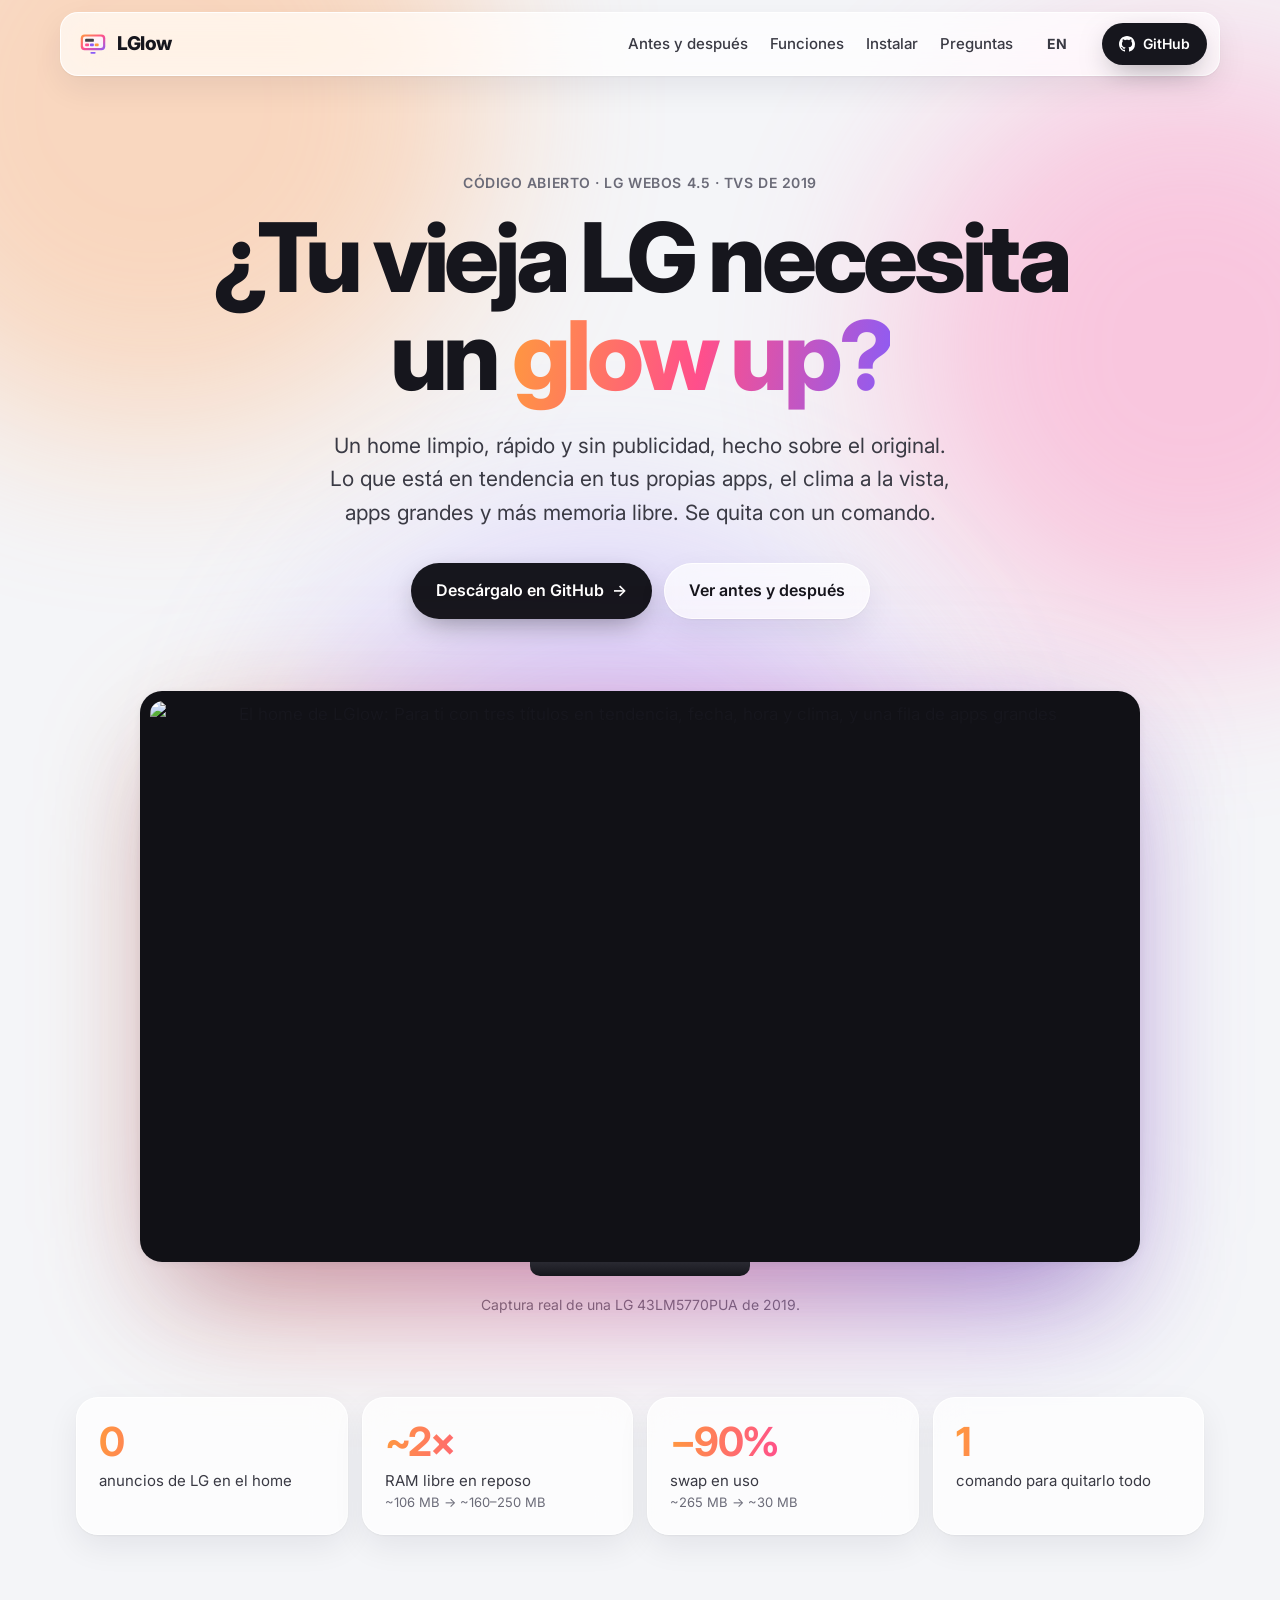
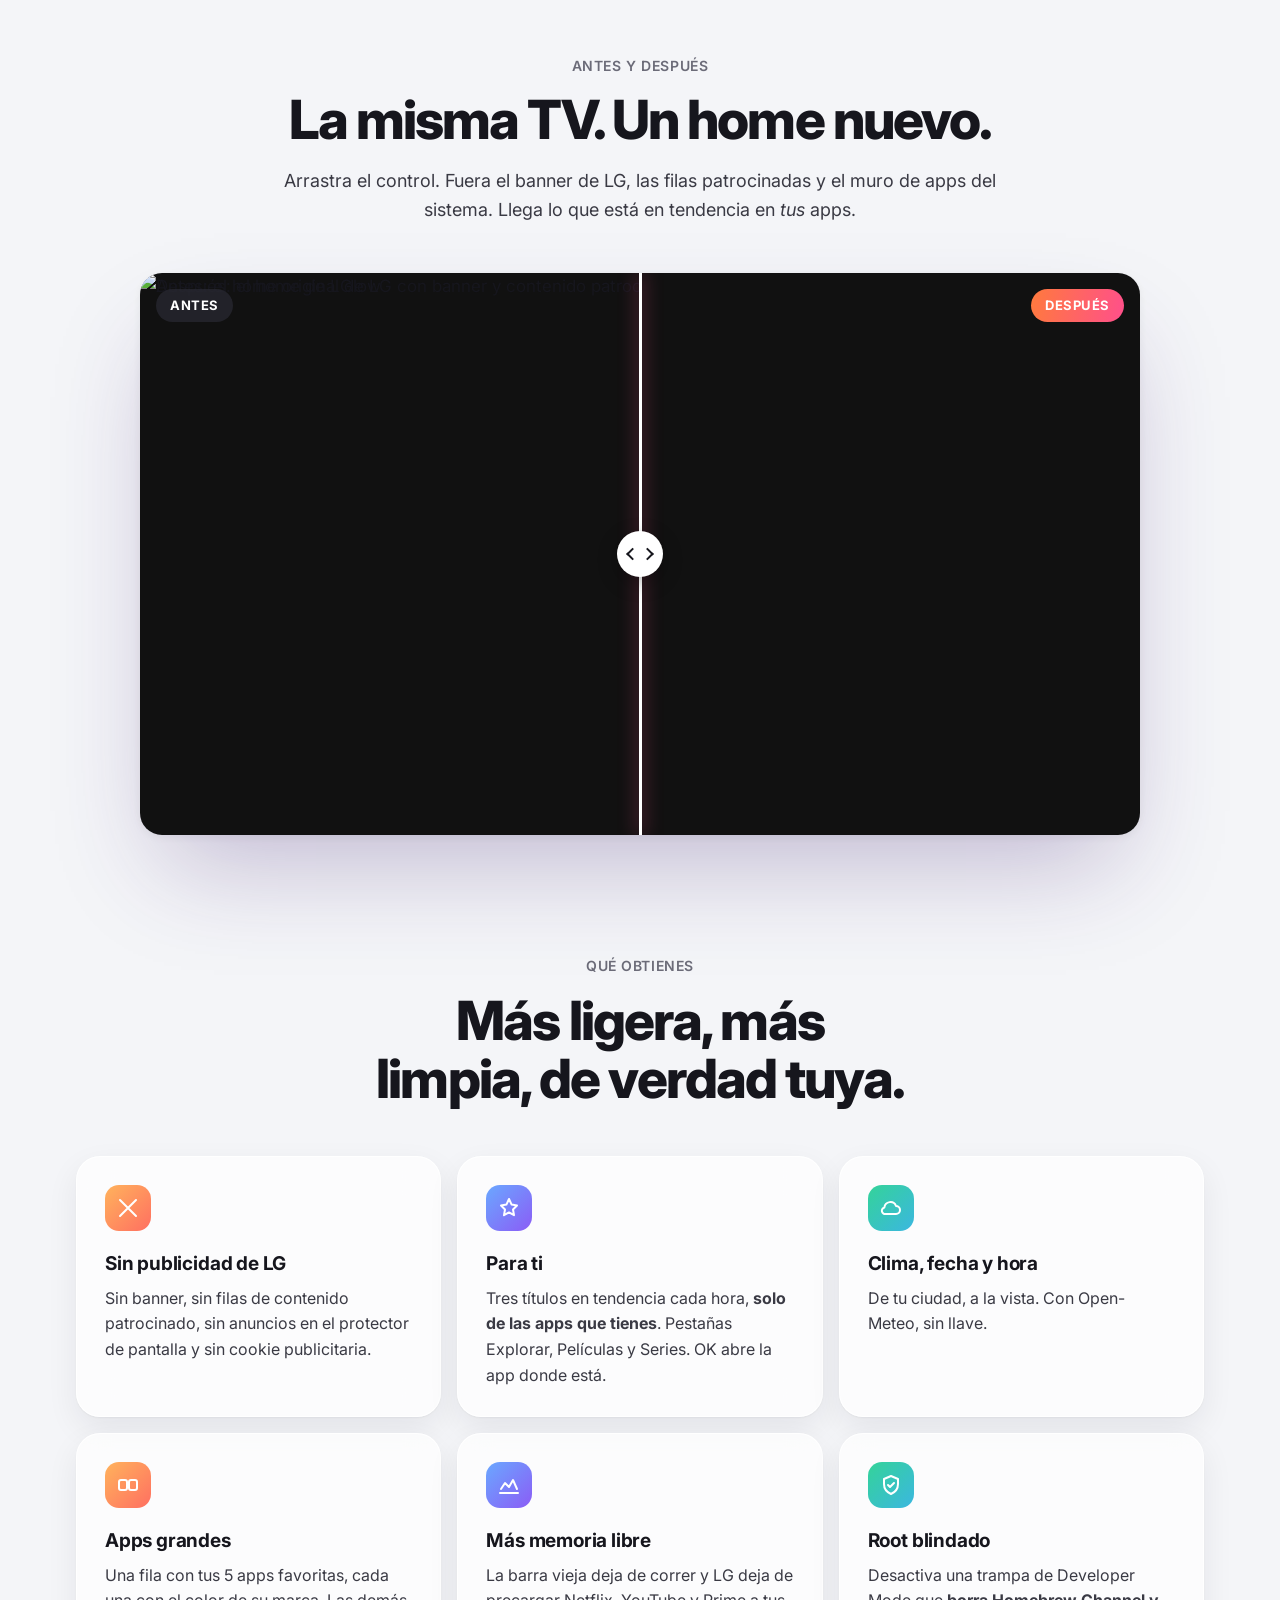
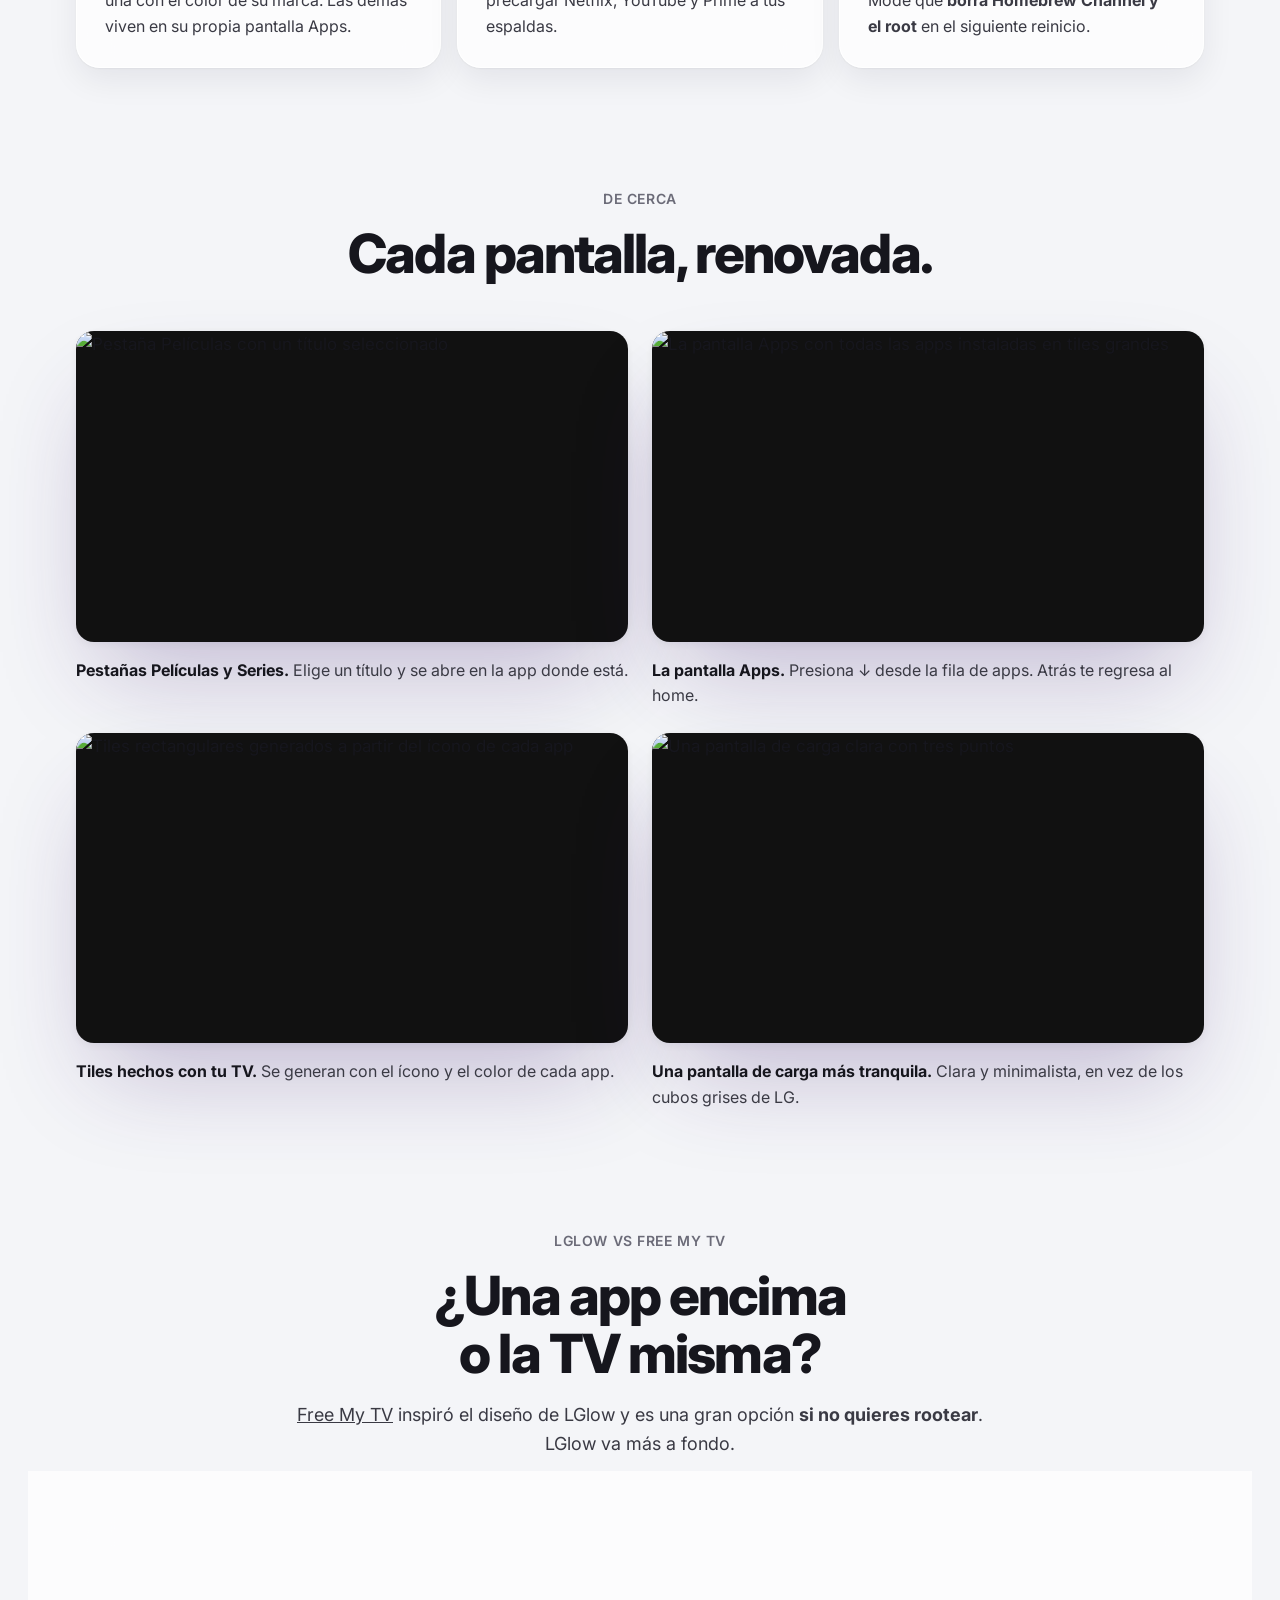
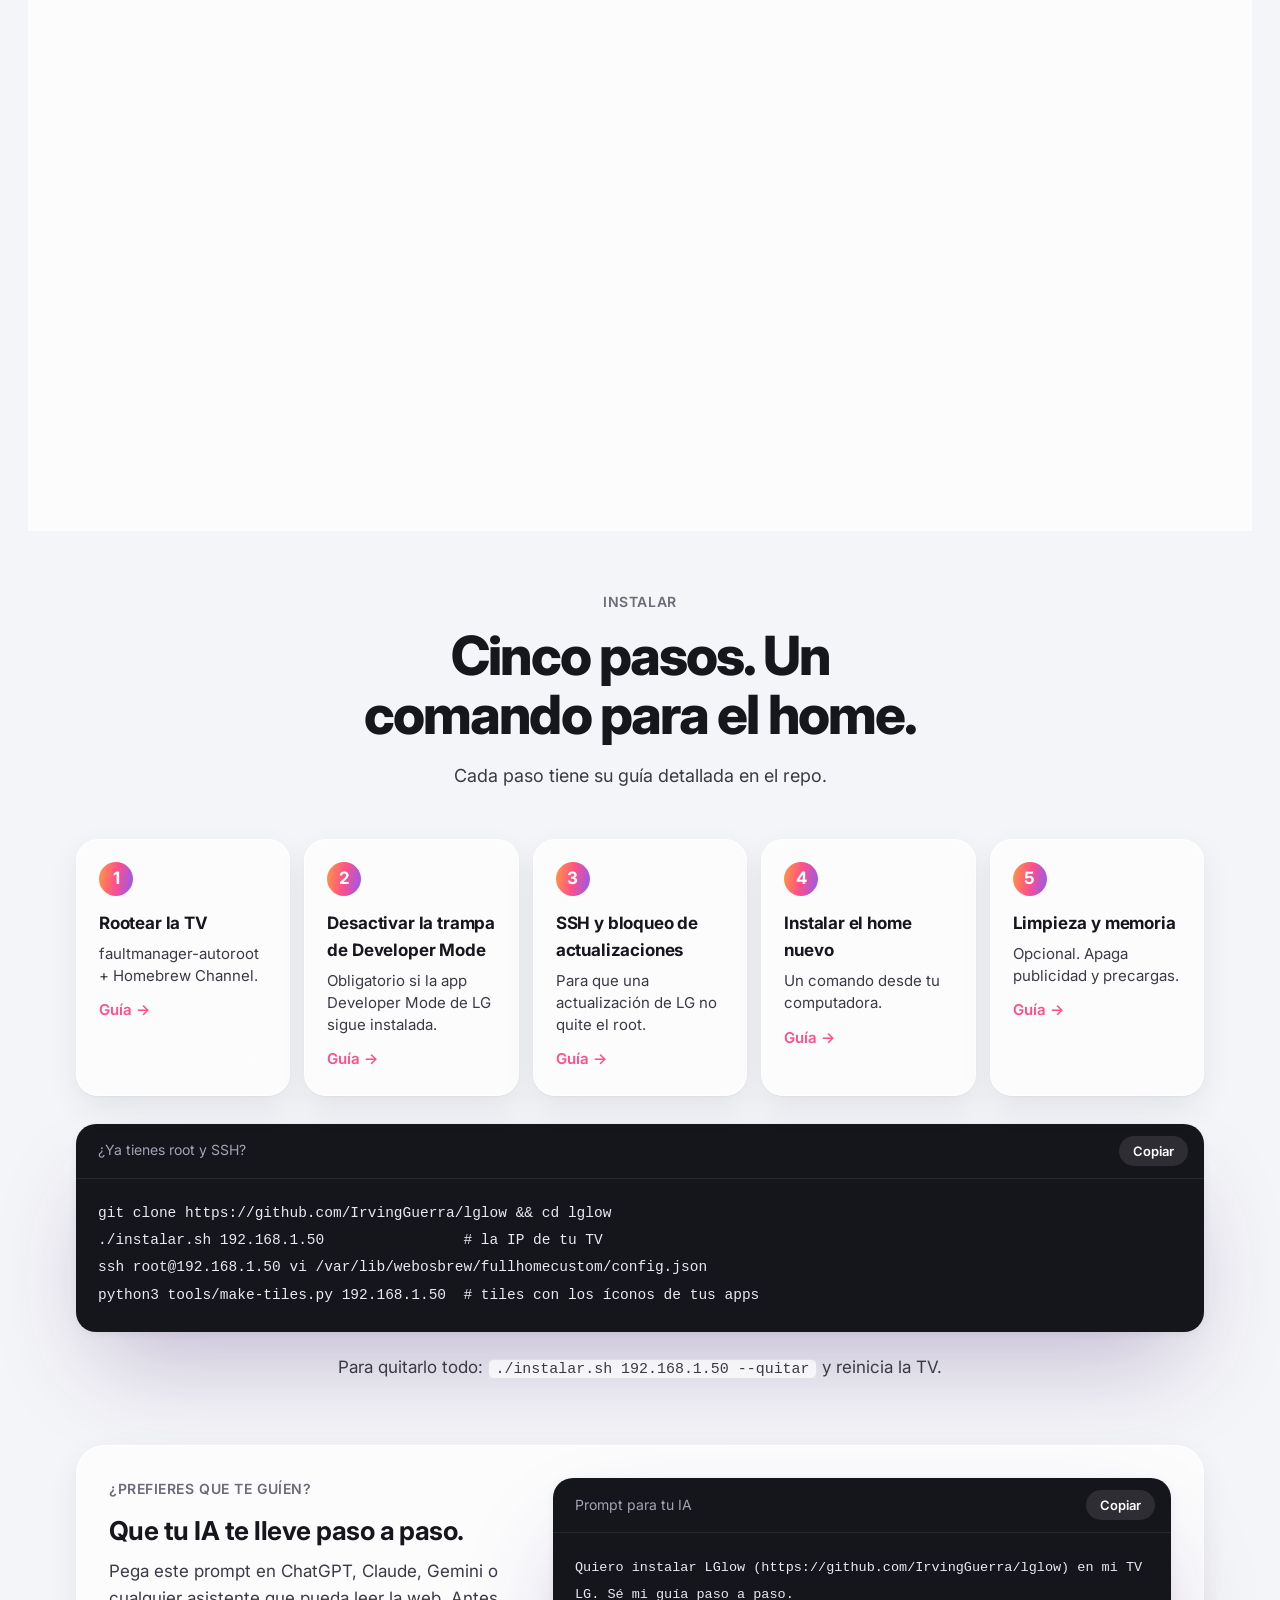
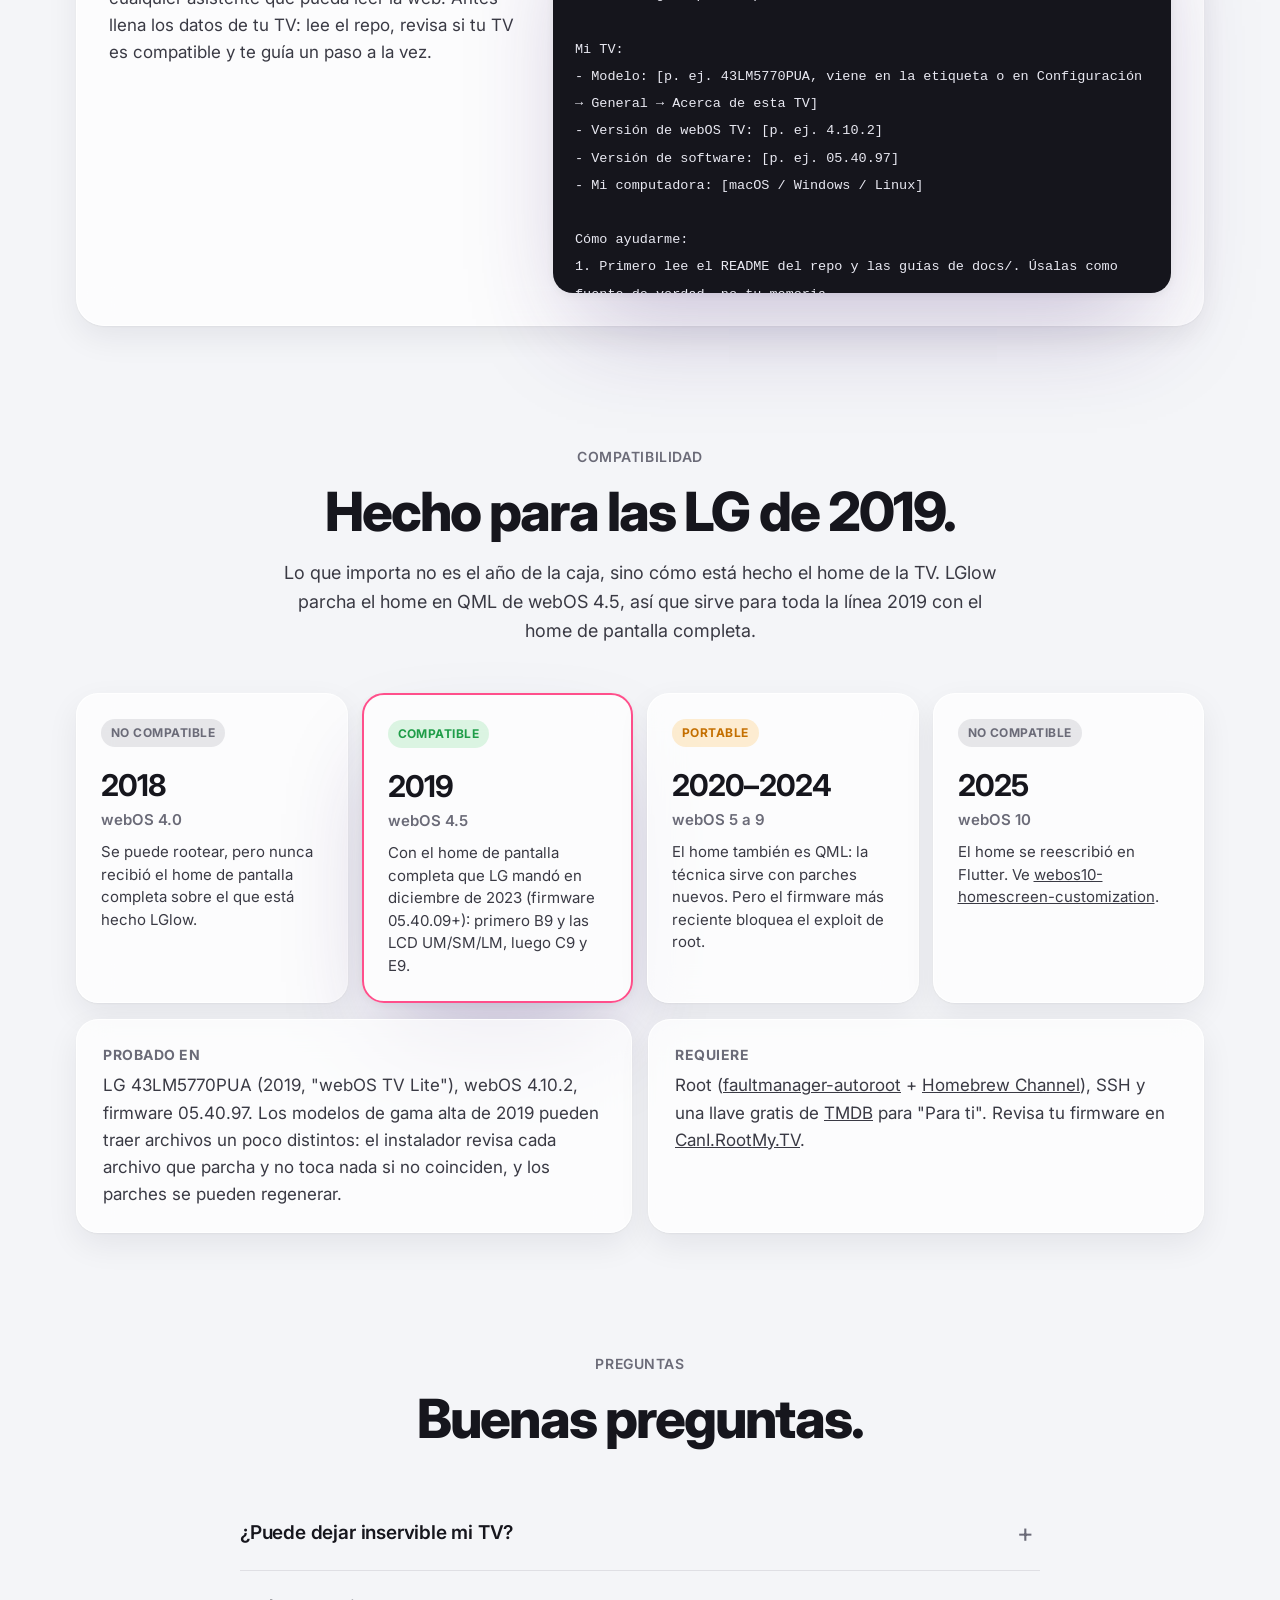
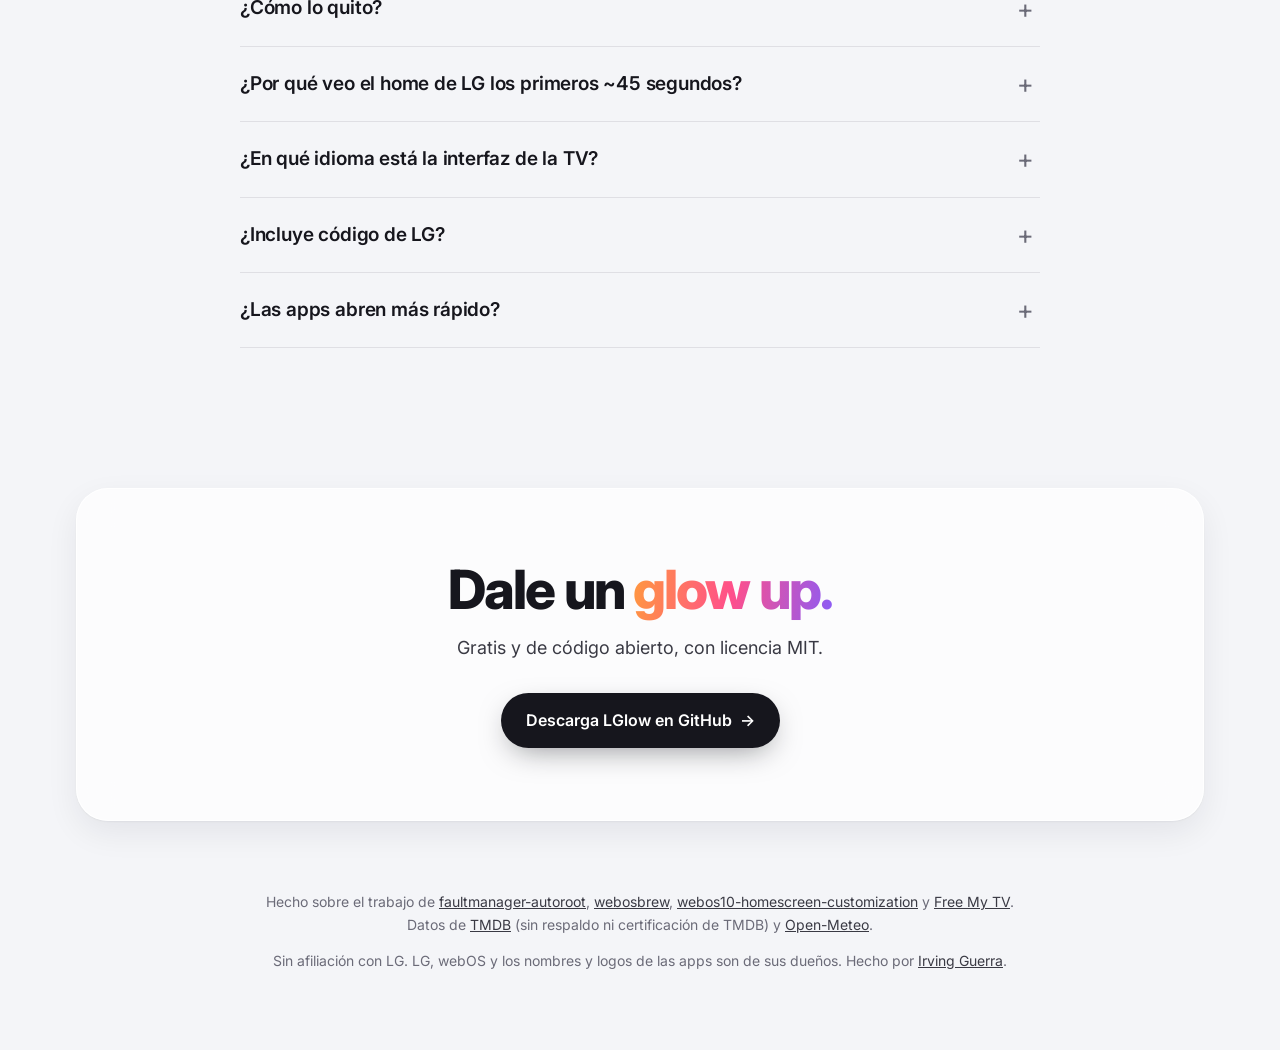
==== site/es/index.html @ e217cd15 "Web en español, prompt para IA y compatibilidad corregida - site/es/ generada con tools/sitio-es.py;" ====
<!doctype html>
<html lang="es">
<head>
  <meta charset="utf-8">
  <meta name="viewport" content="width=device-width, initial-scale=1, viewport-fit=cover">
  <script>
    document.documentElement.classList.add("js");
  </script>
  <title>LGlow — ¿tu vieja LG necesita un glow up?</title>
  <meta name="description" content="Un home limpio, rápido y sin publicidad para TVs LG de 2019 con webOS 4.5. Tendencias de tus propias apps, el clima a la vista, apps grandes y más memoria libre. Código abierto; se quita con un comando.">
  <link rel="canonical" href="https://irvingguerra.github.io/lglow/es/">
  <link rel="alternate" hreflang="en" href="https://irvingguerra.github.io/lglow/">
  <link rel="alternate" hreflang="es" href="https://irvingguerra.github.io/lglow/es/">
  <link rel="alternate" hreflang="x-default" href="https://irvingguerra.github.io/lglow/">
  <meta name="theme-color" content="#f4f5f8" media="(prefers-color-scheme: light)">
  <meta name="theme-color" content="#0b0c10" media="(prefers-color-scheme: dark)">
  <meta property="og:type" content="website">
  <meta property="og:url" content="https://irvingguerra.github.io/lglow/es/">
  <meta property="og:locale" content="es_MX">
  <meta property="og:title" content="LGlow — ¿tu vieja LG necesita un glow up?">
  <meta property="og:description" content="Un home limpio, rápido y sin publicidad para TVs LG de 2019 con webOS 4.5. Código abierto; se quita con un comando.">
  <meta property="og:image" content="https://irvingguerra.github.io/lglow/og-es.jpg">
  <meta property="og:image:width" content="1200">
  <meta property="og:image:height" content="630">
  <meta name="twitter:card" content="summary_large_image">
  <meta name="twitter:image" content="https://irvingguerra.github.io/lglow/og-es.jpg">
  <link rel="icon" type="image/svg+xml" href="../favicon.svg">
  <link rel="preconnect" href="https://fonts.googleapis.com">
  <link rel="preconnect" href="https://fonts.gstatic.com" crossorigin>
  <link rel="stylesheet" href="https://fonts.googleapis.com/css2?family=Inter:wght@400;500;600;700;800&display=swap">
  <link rel="stylesheet" href="../styles.css">
</head>
<body>
  <div class="aura" aria-hidden="true"><span class="a1"></span><span class="a2"></span><span class="a3"></span></div>

  <header class="nav">
    <a class="brand" href="#top" aria-label="LGlow, volver arriba">
      <img src="../favicon.svg" alt="" width="28" height="28">
      <span>LGlow</span>
    </a>
    <nav class="links" aria-label="Secciones">
      <a href="#compare">Antes y después</a>
      <a href="#features">Funciones</a>
      <a href="#install">Instalar</a>
      <a href="#faq">Preguntas</a>
    </nav>
    <a class="lang" href="../" hreflang="en" lang="en" data-lang="en" aria-label="Read in English">EN</a>
    <a class="btn btn-dark btn-sm" href="https://github.com/IrvingGuerra/lglow" rel="noopener">
      <svg class="gh" viewBox="0 0 16 16" aria-hidden="true"><path d="M8 0C3.58 0 0 3.58 0 8c0 3.54 2.29 6.53 5.47 7.59.4.07.55-.17.55-.38 0-.19-.01-.82-.01-1.49-2.01.37-2.53-.49-2.69-.94-.09-.23-.48-.94-.82-1.13-.28-.15-.68-.52-.01-.53.63-.01 1.08.58 1.23.82.72 1.21 1.87.87 2.33.66.07-.52.28-.87.51-1.07-1.78-.2-3.64-.89-3.64-3.95 0-.87.31-1.59.82-2.15-.08-.2-.36-1.02.08-2.12 0 0 .67-.21 2.2.82.64-.18 1.32-.27 2-.27.68 0 1.36.09 2 .27 1.53-1.04 2.2-.82 2.2-.82.44 1.1.16 1.92.08 2.12.51.56.82 1.27.82 2.15 0 3.07-1.87 3.75-3.65 3.95.29.25.54.73.54 1.48 0 1.07-.01 1.93-.01 2.2 0 .21.15.46.55.38A8.013 8.013 0 0016 8c0-4.42-3.58-8-8-8z"/></svg>
      <span>GitHub</span>
    </a>
  </header>

  <main id="top">
    <section class="hero">
      <p class="kicker" data-reveal>Código abierto · LG webOS 4.5 · TVs de 2019</p>
      <h1 data-reveal>¿Tu vieja LG necesita un <span class="glow">glow&nbsp;up?</span></h1>
      <p class="lede" data-reveal>Un home limpio, rápido y sin publicidad, hecho sobre el original. Lo que está en tendencia en tus propias apps, el clima a la vista, apps grandes y más memoria libre. Se quita con un comando.</p>
      <div class="cta" data-reveal>
        <a class="btn btn-dark" href="https://github.com/IrvingGuerra/lglow" rel="noopener">Descárgalo en GitHub <span aria-hidden="true">→</span></a>
        <a class="btn btn-glass" href="#compare">Ver antes y después</a>
      </div>
      <figure class="tv" data-reveal>
        <div class="tv-glow" aria-hidden="true"></div>
        <div class="tv-screen">
          <img src="../img/despues-home.jpg" width="1920" height="1080" alt="El home de LGlow: Para ti con tres títulos en tendencia, fecha, hora y clima, y una fila de apps grandes">
        </div>
        <div class="tv-stand" aria-hidden="true"></div>
        <figcaption>Captura real de una LG 43LM5770PUA de 2019.</figcaption>
      </figure>
    </section>

    <section class="stats" aria-label="Resultados en la TV de prueba">
      <div class="stat" data-reveal><b>0</b><span>anuncios de LG en el home</span></div>
      <div class="stat" data-reveal><b>~2×</b><span>RAM libre en reposo<br><small>~106 MB → ~160–250 MB</small></span></div>
      <div class="stat" data-reveal><b>−90%</b><span>swap en uso<br><small>~265 MB → ~30 MB</small></span></div>
      <div class="stat" data-reveal><b>1</b><span>comando para quitarlo todo</span></div>
    </section>

    <section class="section" id="compare">
      <div class="head" data-reveal>
        <p class="kicker">Antes y después</p>
        <h2>La misma TV. Un home nuevo.</h2>
        <p>Arrastra el control. Fuera el banner de LG, las filas patrocinadas y el muro de apps del sistema. Llega lo que está en tendencia en <em>tus</em> apps.</p>
      </div>
      <div class="ba" data-reveal style="--pos: 50%">
        <img class="ba-after" src="../img/despues-home.jpg" width="1920" height="1080" alt="Después: el home de LGlow" loading="lazy">
        <div class="ba-before"><img src="../img/antes-home.jpg" width="1280" height="720" alt="Antes: el home original de LG con banner y contenido patrocinado" loading="lazy"></div>
        <span class="ba-tag ba-tag-l">Antes</span>
        <span class="ba-tag ba-tag-r">Después</span>
        <span class="ba-line" aria-hidden="true"><span class="ba-knob"></span></span>
        <input class="ba-range" type="range" min="0" max="100" value="50" aria-label="Comparar antes y después">
      </div>
    </section>

    <section class="section" id="features">
      <div class="head" data-reveal>
        <p class="kicker">Qué obtienes</p>
        <h2>Más ligera, más limpia, de verdad tuya.</h2>
      </div>
      <div class="grid">
        <article class="card" data-reveal>
          <span class="ico i-sun"><svg viewBox="0 0 24 24"><path d="M4 4l16 16M20 4L4 20" /></svg></span>
          <h3>Sin publicidad de LG</h3>
          <p>Sin banner, sin filas de contenido patrocinado, sin anuncios en el protector de pantalla y sin cookie publicitaria.</p>
        </article>
        <article class="card" data-reveal>
          <span class="ico i-sky"><svg viewBox="0 0 24 24"><path d="M12 3l2.6 5.6L20 9.5l-4 4 1 5.7-5-2.8-5 2.8 1-5.7-4-4 5.4-.9z" /></svg></span>
          <h3>Para ti</h3>
          <p>Tres títulos en tendencia cada hora, <b>solo de las apps que tienes</b>. Pestañas Explorar, Películas y Series. OK abre la app donde está.</p>
        </article>
        <article class="card" data-reveal>
          <span class="ico i-mint"><svg viewBox="0 0 24 24"><path d="M7 18h10a4 4 0 000-8 6 6 0 00-11.6 1.5A3.3 3.3 0 007 18z" /></svg></span>
          <h3>Clima, fecha y hora</h3>
          <p>De tu ciudad, a la vista. Con Open-Meteo, sin llave.</p>
        </article>
        <article class="card" data-reveal>
          <span class="ico i-sun"><svg viewBox="0 0 24 24"><rect x="3" y="7" width="8" height="10" rx="2" /><rect x="13" y="7" width="8" height="10" rx="2" /></svg></span>
          <h3>Apps grandes</h3>
          <p>Una fila con tus 5 apps favoritas, cada una con el color de su marca. Las demás viven en su propia pantalla Apps.</p>
        </article>
        <article class="card" data-reveal>
          <span class="ico i-sky"><svg viewBox="0 0 24 24"><path d="M4 16l4-6 4 4 4-7 4 9" /><path d="M3 20h18" /></svg></span>
          <h3>Más memoria libre</h3>
          <p>La barra vieja deja de correr y LG deja de precargar Netflix, YouTube y Prime a tus espaldas.</p>
        </article>
        <article class="card" data-reveal>
          <span class="ico i-mint"><svg viewBox="0 0 24 24"><path d="M12 3l7 3v5c0 4.5-3 8.3-7 10-4-1.7-7-5.5-7-10V6z" /><path d="M9 12l2 2 4-4" /></svg></span>
          <h3>Root blindado</h3>
          <p>Desactiva una trampa de Developer Mode que <b>borra Homebrew Channel y el root</b> en el siguiente reinicio.</p>
        </article>
      </div>
    </section>

    <section class="section">
      <div class="head" data-reveal>
        <p class="kicker">De cerca</p>
        <h2>Cada pantalla, renovada.</h2>
      </div>
      <div class="shots">
        <figure class="shot" data-reveal>
          <img src="../img/despues-titulo.jpg" width="1920" height="1080" alt="Pestaña Películas con un título seleccionado" loading="lazy">
          <figcaption><b>Pestañas Películas y Series.</b> Elige un título y se abre en la app donde está.</figcaption>
        </figure>
        <figure class="shot" data-reveal>
          <img src="../img/despues-apps.jpg" width="1920" height="1080" alt="La pantalla Apps con todas las apps instaladas en tiles grandes" loading="lazy">
          <figcaption><b>La pantalla Apps.</b> Presiona ↓ desde la fila de apps. Atrás te regresa al home.</figcaption>
        </figure>
        <figure class="shot" data-reveal>
          <img src="../img/tiles.jpg" width="1320" height="636" alt="Tiles rectangulares generados a partir del ícono de cada app" loading="lazy">
          <figcaption><b>Tiles hechos con tu TV.</b> Se generan con el ícono y el color de cada app.</figcaption>
        </figure>
        <figure class="shot" data-reveal>
          <img src="../img/despues-carga.jpg" width="1280" height="720" alt="Una pantalla de carga clara con tres puntos" loading="lazy">
          <figcaption><b>Una pantalla de carga más tranquila.</b> Clara y minimalista, en vez de los cubos grises de LG.</figcaption>
        </figure>
      </div>
    </section>

    <section class="section" id="vs">
      <div class="head" data-reveal>
        <p class="kicker">LGlow vs Free My TV</p>
        <h2>¿Una app encima o la TV misma?</h2>
        <p><a href="https://github.com/simbasjungles/free-my-tv" rel="noopener">Free My TV</a> inspiró el diseño de LGlow y es una gran opción <b>si no quieres rootear</b>. LGlow va más a fondo.</p>
      </div>
      <div class="table-wrap" data-reveal>
        <table>
          <thead><tr><th></th><th>Free My TV en LG</th><th class="hl">LGlow</th></tr></thead>
          <tbody>
            <tr><th>Qué es</th><td data-label="Free My TV">Una app más (un launcher) que se instala con Developer Mode</td><td class="hl" data-label="LGlow">Cambia el home del propio sistema: el que abre el botón Home</td></tr>
            <tr><th>El home de LG</th><td data-label="Free My TV">Se queda, con todo y anuncios. Se abre con una tecla numérica</td><td class="hl" data-label="LGlow">Desaparece. Home abre directamente el nuevo</td></tr>
            <tr><th>Root</th><td data-label="Free My TV">No hace falta</td><td class="hl" data-label="LGlow">Sí</td></tr>
            <tr><th>Developer Mode</th><td data-label="Free My TV">Hay que renovarlo cada ~40 días o la app se borra</td><td class="hl" data-label="LGlow">No se usa, y se desactiva su trampa que borra el root</td></tr>
            <tr><th>Más allá del home</th><td data-label="Free My TV">—</td><td class="hl" data-label="LGlow">Oculta apps del sistema, apaga precargas y publicidad, libera RAM y bloquea las actualizaciones que quitan el root</td></tr>
            <tr><th>TVs</th><td data-label="Free My TV">webOS 3 o más nuevo, Google TV, Samsung</td><td class="hl" data-label="LGlow">LG webOS 4.5, modelos de 2019</td></tr>
          </tbody>
        </table>
      </div>
    </section>

    <section class="section" id="install">
      <div class="head" data-reveal>
        <p class="kicker">Instalar</p>
        <h2>Cinco pasos. Un comando para el home.</h2>
        <p>Cada paso tiene su guía detallada en el repo.</p>
      </div>
      <ol class="steps">
        <li data-reveal><span class="n">1</span><div><h3>Rootear la TV</h3><p>faultmanager-autoroot + Homebrew Channel.</p><a href="https://github.com/IrvingGuerra/lglow/blob/main/docs/01-rootear.md" rel="noopener">Guía →</a></div></li>
        <li data-reveal><span class="n">2</span><div><h3>Desactivar la trampa de Developer Mode</h3><p>Obligatorio si la app Developer Mode de LG sigue instalada.</p><a href="https://github.com/IrvingGuerra/lglow/blob/main/docs/02-trampa-developer-mode.md" rel="noopener">Guía →</a></div></li>
        <li data-reveal><span class="n">3</span><div><h3>SSH y bloqueo de actualizaciones</h3><p>Para que una actualización de LG no quite el root.</p><a href="https://github.com/IrvingGuerra/lglow/blob/main/docs/03-acceso-y-actualizaciones.md" rel="noopener">Guía →</a></div></li>
        <li data-reveal><span class="n">4</span><div><h3>Instalar el home nuevo</h3><p>Un comando desde tu computadora.</p><a href="https://github.com/IrvingGuerra/lglow/blob/main/docs/04-instalar-home.md" rel="noopener">Guía →</a></div></li>
        <li data-reveal><span class="n">5</span><div><h3>Limpieza y memoria</h3><p>Opcional. Apaga publicidad y precargas.</p><a href="https://github.com/IrvingGuerra/lglow/blob/main/docs/06-limpieza-y-memoria.md" rel="noopener">Guía →</a></div></li>
      </ol>
      <div class="code" data-reveal>
        <div class="code-bar"><span>¿Ya tienes root y SSH?</span><button class="copy" type="button" data-strip data-done="Copiado">Copiar</button></div>
<pre><code>git clone https://github.com/IrvingGuerra/lglow &amp;&amp; cd lglow
./instalar.sh 192.168.1.50                # la IP de tu TV
ssh root@192.168.1.50 vi /var/lib/webosbrew/fullhomecustom/config.json
python3 tools/make-tiles.py 192.168.1.50  # tiles con los íconos de tus apps</code></pre>
      </div>
      <p class="note" data-reveal>Para quitarlo todo: <code>./instalar.sh 192.168.1.50 --quitar</code> y reinicia la TV.</p>

      <div class="ai" data-reveal>
        <div class="ai-copy">
          <p class="kicker">¿Prefieres que te guíen?</p>
          <h3>Que tu IA te lleve paso a paso.</h3>
          <p>Pega este prompt en ChatGPT, Claude, Gemini o cualquier asistente que pueda leer la web. Antes llena los datos de tu TV: lee el repo, revisa si tu TV es compatible y te guía un paso a la vez.</p>
        </div>
        <div class="code code-prompt">
          <div class="code-bar"><span>Prompt para tu IA</span><button class="copy" type="button" data-done="Copiado">Copiar</button></div>
<pre><code>Quiero instalar LGlow (https://github.com/IrvingGuerra/lglow) en mi TV LG. Sé mi guía paso a paso.

Mi TV:
- Modelo: [p. ej. 43LM5770PUA, viene en la etiqueta o en Configuración → General → Acerca de esta TV]
- Versión de webOS TV: [p. ej. 4.10.2]
- Versión de software: [p. ej. 05.40.97]
- Mi computadora: [macOS / Windows / Linux]

Cómo ayudarme:
1. Primero lee el README del repo y las guías de docs/. Úsalas como fuente de verdad, no tu memoria.
2. Antes que nada, revisa la compatibilidad. LGlow es para TVs LG de 2019 con webOS 4.5 y el home de pantalla completa (com.webos.app.fullhome, firmware 05.40.09 o más nuevo). Dime con honestidad si mi TV entra, y pídeme revisar en https://cani.rootmy.tv si se puede rootear.
3. Llévame por las guías en orden: 01 root, 02 trampa de Developer Mode, 03 SSH y bloqueo de actualizaciones, 04 instalar, 06 limpieza opcional. Un paso a la vez: espera a que confirme o pegue la salida antes de seguir.
4. Explícame qué hace cada comando antes de correrlo y avísame con claridad antes de cualquier cosa riesgosa.
5. Nunca sugieras escribir en las particiones de solo lectura de LG, nunca me digas que abra, reinstale o actualice la app Developer Mode de LG, y no actualices el firmware de la TV.
6. Si el instalador dice que los archivos no coinciden con mi firmware, no lo fuerces: ayúdame a portar los parches con docs/05-como-funciona.md ("Regenerar los parches para otro firmware").
7. Si algo sale mal, para regresar todo está ./instalar.sh &lt;IP de la TV&gt; --quitar y reiniciar (docs/07-problemas-y-desinstalar.md).</code></pre>
        </div>
      </div>
    </section>

    <section class="section" id="compat">
      <div class="head" data-reveal>
        <p class="kicker">Compatibilidad</p>
        <h2>Hecho para las LG de 2019.</h2>
        <p>Lo que importa no es el año de la caja, sino cómo está hecho el home de la TV. LGlow parcha el home en QML de webOS 4.5, así que sirve para toda la línea 2019 con el home de pantalla completa.</p>
      </div>
      <div class="years">
        <div class="year" data-reveal><span class="badge no">No compatible</span><h3>2018</h3><p class="os">webOS 4.0</p><p>Se puede rootear, pero nunca recibió el home de pantalla completa sobre el que está hecho LGlow.</p></div>
        <div class="year yes" data-reveal><span class="badge ok">Compatible</span><h3>2019</h3><p class="os">webOS 4.5</p><p>Con el home de pantalla completa que LG mandó en diciembre de 2023 (firmware 05.40.09+): primero B9 y las LCD UM/SM/LM, luego C9 y E9.</p></div>
        <div class="year" data-reveal><span class="badge port">Portable</span><h3>2020–2024</h3><p class="os">webOS 5 a 9</p><p>El home también es QML: la técnica sirve con parches nuevos. Pero el firmware más reciente bloquea el exploit de root.</p></div>
        <div class="year" data-reveal><span class="badge no">No compatible</span><h3>2025</h3><p class="os">webOS 10</p><p>El home se reescribió en Flutter. Ve <a href="https://github.com/mareklarek/webos10-homescreen-customization" rel="noopener">webos10-homescreen-customization</a>.</p></div>
      </div>
      <dl class="compat" data-reveal>
        <div><dt>Probado en</dt><dd>LG 43LM5770PUA (2019, "webOS TV Lite"), webOS 4.10.2, firmware 05.40.97. Los modelos de gama alta de 2019 pueden traer archivos un poco distintos: el instalador revisa cada archivo que parcha y no toca nada si no coinciden, y los parches se pueden regenerar.</dd></div>
        <div><dt>Requiere</dt><dd>Root (<a href="https://github.com/throwaway96/faultmanager-autoroot" rel="noopener">faultmanager-autoroot</a> + <a href="https://github.com/webosbrew/webos-homebrew-channel" rel="noopener">Homebrew Channel</a>), SSH y una llave gratis de <a href="https://www.themoviedb.org/settings/api" rel="noopener">TMDB</a> para "Para ti". Revisa tu firmware en <a href="https://cani.rootmy.tv" rel="noopener">CanI.RootMy.TV</a>.</dd></div>
      </dl>
    </section>

    <section class="section" id="faq">
      <div class="head" data-reveal>
        <p class="kicker">Preguntas</p>
        <h2>Buenas preguntas.</h2>
      </div>
      <div class="faq" data-reveal>
        <details>
          <summary>¿Puede dejar inservible mi TV?</summary>
          <p>LGlow nunca escribe en las particiones de solo lectura de LG: el home nuevo se monta encima del original al arrancar. Rootear es un paso aparte con sus propios riesgos, así que lee la guía primero. Bajo tu propio riesgo.</p>
        </details>
        <details>
          <summary>¿Cómo lo quito?</summary>
          <p>Corre <code>./instalar.sh &lt;IP de la TV&gt; --quitar</code> y reinicia. El home de LG regresa tal como estaba.</p>
        </details>
        <details>
          <summary>¿Por qué veo el home de LG los primeros ~45 segundos?</summary>
          <p>En webOS 4 nada puede correr antes de que arranque el root, unos 42 segundos después de un encendido completo. Con Quick Start+ activado, la TV se suspende en vez de apagarse, y el home nuevo se conserva entre usos.</p>
        </details>
        <details>
          <summary>¿En qué idioma está la interfaz de la TV?</summary>
          <p>En español. "Para ti" viene con los proveedores de streaming de México; para otro país, cambia sus ids en <code>config.json</code>.</p>
        </details>
        <details>
          <summary>¿Incluye código de LG?</summary>
          <p>No. El repo solo trae parches y componentes nuevos. El instalador copia el home original de tu propia TV y lo parcha ahí.</p>
        </details>
        <details>
          <summary>¿Las apps abren más rápido?</summary>
          <p>Un poco. Hay más memoria libre y menos swap, pero las apps de streaming son web apps pesadas y la TV tiene 674 MB de RAM.</p>
        </details>
      </div>
    </section>

    <section class="final" data-reveal>
      <h2>Dale un <span class="glow">glow up.</span></h2>
      <p>Gratis y de código abierto, con licencia MIT.</p>
      <a class="btn btn-dark" href="https://github.com/IrvingGuerra/lglow" rel="noopener">Descarga LGlow en GitHub <span aria-hidden="true">→</span></a>
    </section>
  </main>

  <footer class="foot">
    <p>Hecho sobre el trabajo de <a href="https://github.com/throwaway96/faultmanager-autoroot" rel="noopener">faultmanager-autoroot</a>, <a href="https://www.webosbrew.org" rel="noopener">webosbrew</a>, <a href="https://github.com/mareklarek/webos10-homescreen-customization" rel="noopener">webos10-homescreen-customization</a> y <a href="https://github.com/simbasjungles/free-my-tv" rel="noopener">Free My TV</a>. Datos de <a href="https://www.themoviedb.org" rel="noopener">TMDB</a> (sin respaldo ni certificación de TMDB) y <a href="https://open-meteo.com" rel="noopener">Open-Meteo</a>.</p>
    <p>Sin afiliación con LG. LG, webOS y los nombres y logos de las apps son de sus dueños. Hecho por <a href="https://irvingguerra.github.io" rel="noopener">Irving Guerra</a>.</p>
  </footer>

  <script src="../app.js"></script>
</body>
</html>
---- site/styles.css ----
/* LGlow landing. Light by default, dark when the system asks for it. */

:root {
  --bg: #f4f5f8;
  --ink: #16161d;
  --ink-2: #3a3a44;
  --muted: #6b6b78;
  --line: rgba(20, 20, 40, 0.09);
  --card: rgba(255, 255, 255, 0.7);
  --card-solid: #ffffff;
  --stroke: rgba(255, 255, 255, 0.9);
  --shadow: 0 1px 2px rgba(20, 16, 40, 0.05), 0 12px 32px rgba(20, 16, 40, 0.07);
  --shadow-big: 0 2px 8px rgba(20, 16, 40, 0.06), 0 50px 100px -24px rgba(60, 30, 110, 0.28);
  --glow: linear-gradient(100deg, #ff9a3d 0%, #ff4f8b 50%, #8b5cf6 100%);
  --sun: linear-gradient(135deg, #ffb35c, #ff6f61);
  --sky: linear-gradient(135deg, #6aa8ff, #8b5cf6);
  --mint: linear-gradient(135deg, #34d399, #3bb7e0);
  --aura-1: #ffb37a;
  --aura-2: #ff8fbf;
  --aura-3: #b9a2ff;
  --aura-alpha: 0.45;
  --btn-dark-bg: #16161d;
  --btn-dark-ink: #ffffff;
  --code-bg: #15151c;
  --code-ink: #e9e9f2;
  --ease: cubic-bezier(0.16, 1, 0.3, 1);
  --max: 1160px;
  color-scheme: light;
}

@media (prefers-color-scheme: dark) {
  :root:not([data-theme="light"]) {
    --bg: #0b0c10;
    --ink: #f3f3f7;
    --ink-2: #c9c9d4;
    --muted: #8f8fa0;
    --line: rgba(255, 255, 255, 0.09);
    --card: rgba(255, 255, 255, 0.05);
    --card-solid: #16171d;
    --stroke: rgba(255, 255, 255, 0.08);
    --shadow: 0 1px 2px rgba(0, 0, 0, 0.4), 0 12px 32px rgba(0, 0, 0, 0.35);
    --shadow-big: 0 2px 8px rgba(0, 0, 0, 0.5), 0 50px 120px -24px rgba(139, 92, 246, 0.35);
    --aura-alpha: 0.22;
    --btn-dark-bg: #f3f3f7;
    --btn-dark-ink: #0b0c10;
    --code-bg: #15161d;
    color-scheme: dark;
  }
}

:root[data-theme="dark"] {
  --bg: #0b0c10;
  --ink: #f3f3f7;
  --ink-2: #c9c9d4;
  --muted: #8f8fa0;
  --line: rgba(255, 255, 255, 0.09);
  --card: rgba(255, 255, 255, 0.05);
  --card-solid: #16171d;
  --stroke: rgba(255, 255, 255, 0.08);
  --shadow: 0 1px 2px rgba(0, 0, 0, 0.4), 0 12px 32px rgba(0, 0, 0, 0.35);
  --shadow-big: 0 2px 8px rgba(0, 0, 0, 0.5), 0 50px 120px -24px rgba(139, 92, 246, 0.35);
  --aura-alpha: 0.22;
  --btn-dark-bg: #f3f3f7;
  --btn-dark-ink: #0b0c10;
  --code-bg: #15161d;
  color-scheme: dark;
}

*, *::before, *::after { box-sizing: border-box; }

html { scroll-behavior: smooth; -webkit-text-size-adjust: 100%; }

body {
  margin: 0;
  background: var(--bg);
  color: var(--ink);
  font: 400 17px/1.6 Inter, -apple-system, BlinkMacSystemFont, "Segoe UI", sans-serif;
  -webkit-font-smoothing: antialiased;
  overflow-x: hidden;
}

img { display: block; max-width: 100%; height: auto; }
a { color: inherit; }
code { font: 500 0.88em/1.5 ui-monospace, SFMono-Regular, Menlo, monospace; }
p code, dd code, .note code { background: var(--card); border: 1px solid var(--line); border-radius: 6px; padding: 1px 6px; }

/* Soft colored light behind everything */
.aura { position: fixed; inset: 0; z-index: -1; pointer-events: none; overflow: hidden; }
.aura span { position: absolute; border-radius: 50%; filter: blur(90px); opacity: var(--aura-alpha); animation: drift 22s var(--ease) infinite alternate; }
.aura .a1 { width: 52vw; height: 52vw; left: -14vw; top: -18vw; background: var(--aura-1); }
.aura .a2 { width: 46vw; height: 46vw; right: -16vw; top: 6vh; background: var(--aura-2); animation-delay: -7s; }
.aura .a3 { width: 50vw; height: 50vw; left: 22vw; top: 60vh; background: var(--aura-3); animation-delay: -14s; }
@keyframes drift { to { transform: translate3d(4vw, 5vh, 0) scale(1.1); } }

/* Nav */
.nav {
  position: sticky; top: 12px; z-index: 10;
  display: flex; align-items: center; gap: 24px;
  max-width: var(--max); margin: 12px auto 0; padding: 10px 12px 10px 18px;
  width: calc(100% - 32px);
  background: var(--card); border: 1px solid var(--stroke); border-radius: 18px;
  backdrop-filter: saturate(1.6) blur(20px); -webkit-backdrop-filter: saturate(1.6) blur(20px);
  box-shadow: var(--shadow);
}
.brand { display: flex; align-items: center; gap: 10px; font-weight: 800; font-size: 19px; letter-spacing: -0.02em; text-decoration: none; }
.links { display: flex; gap: 22px; margin-left: auto; }
.lang { padding: 8px 10px; border-radius: 10px; font-size: 14px; font-weight: 700; letter-spacing: 0.04em; text-decoration: none; color: var(--ink-2); }
.lang:hover { color: var(--ink); background: var(--card); }
.links a { text-decoration: none; color: var(--ink-2); font-size: 15px; font-weight: 500; }
.links a:hover { color: var(--ink); }

/* Buttons */
.btn {
  display: inline-flex; align-items: center; gap: 8px;
  padding: 14px 24px; border-radius: 999px;
  font-weight: 600; font-size: 16px; text-decoration: none; border: 1px solid transparent;
  transition: transform 0.25s var(--ease), box-shadow 0.25s var(--ease);
}
.btn:hover { transform: translateY(-2px); }
.btn-dark { background: var(--btn-dark-bg); color: var(--btn-dark-ink); box-shadow: 0 10px 30px -10px rgba(22, 22, 29, 0.5); }
.btn-glass { background: var(--card); border-color: var(--stroke); box-shadow: var(--shadow); backdrop-filter: blur(16px); }
.btn-sm { padding: 9px 16px; font-size: 14px; }
.gh { width: 16px; height: 16px; fill: currentColor; }

/* Hero */
main { max-width: var(--max); margin: 0 auto; padding: 0 16px; }
.hero { text-align: center; padding: 96px 0 40px; }
.kicker { margin: 0 0 14px; font-size: 14px; font-weight: 600; letter-spacing: 0.04em; text-transform: uppercase; color: var(--muted); }
h1 { margin: 0 auto; max-width: 13ch; font-size: clamp(44px, 8.4vw, 96px); line-height: 1.02; letter-spacing: -0.045em; font-weight: 800; text-wrap: balance; }
html[lang="es"] h1 { max-width: 17ch; }
h2 { margin: 0; font-size: clamp(32px, 5vw, 54px); line-height: 1.08; letter-spacing: -0.035em; font-weight: 800; text-wrap: balance; }
h3 { margin: 0 0 6px; font-size: 19px; letter-spacing: -0.01em; }
.glow { background: var(--glow); -webkit-background-clip: text; background-clip: text; color: transparent; }
.lede { max-width: 640px; margin: 24px auto 0; font-size: clamp(18px, 2.1vw, 21px); color: var(--ink-2); text-wrap: pretty; }
.cta { display: flex; gap: 12px; justify-content: center; flex-wrap: wrap; margin-top: 34px; }

/* TV frame */
.tv { position: relative; margin: 72px auto 0; max-width: 1000px; }
.tv-glow { position: absolute; inset: 8% 4% 4%; background: var(--glow); filter: blur(70px); opacity: 0.5; border-radius: 40px; animation: pulse 6s ease-in-out infinite alternate; }
@keyframes pulse { from { opacity: 0.35; transform: scale(0.97); } to { opacity: 0.55; transform: scale(1.01); } }
.tv-screen { position: relative; padding: 10px; background: #111116; border-radius: 22px; box-shadow: var(--shadow-big); }
.tv-screen img { border-radius: 13px; width: 100%; }
.tv-stand { position: relative; width: 22%; height: 14px; margin: 0 auto; background: linear-gradient(#2a2a32, #16161c); border-radius: 0 0 10px 10px; }
.tv figcaption { margin-top: 18px; font-size: 14px; color: var(--muted); }

/* Stats */
.stats { display: grid; grid-template-columns: repeat(4, 1fr); gap: 14px; margin: 40px 0 0; }
.stat { padding: 22px; background: var(--card); border: 1px solid var(--stroke); border-radius: 22px; box-shadow: var(--shadow); backdrop-filter: blur(16px); }
.stat b { display: block; font-size: 40px; line-height: 1.1; letter-spacing: -0.04em; background: var(--glow); -webkit-background-clip: text; background-clip: text; color: transparent; }
.stat span { display: block; margin-top: 6px; font-size: 15px; line-height: 1.4; color: var(--ink-2); }
.stat small { color: var(--muted); font-size: 13px; }

/* Sections */
.section { padding: 120px 0 0; scroll-margin-top: -40px; }
.head { max-width: 720px; margin: 0 auto 48px; text-align: center; }
.head p:not(.kicker) { margin: 18px auto 0; color: var(--ink-2); font-size: 18px; text-wrap: pretty; }

/* Before / after slider */
.ba { position: relative; max-width: 1000px; margin: 0 auto; border-radius: 22px; overflow: hidden; box-shadow: var(--shadow-big); background: #111; aspect-ratio: 16 / 9; touch-action: pan-y; }
.ba img { width: 100%; height: 100%; object-fit: cover; }
.ba-after { position: absolute; inset: 0; }
.ba-before { position: absolute; inset: 0; clip-path: inset(0 calc(100% - var(--pos)) 0 0); }
.ba-line { position: absolute; top: 0; bottom: 0; left: var(--pos); width: 3px; margin-left: -1.5px; background: #fff; box-shadow: 0 0 18px rgba(255, 79, 139, 0.8); pointer-events: none; }
.ba-knob { position: absolute; top: 50%; left: 50%; width: 46px; height: 46px; margin: -23px 0 0 -23px; border-radius: 50%; background: #fff; box-shadow: 0 6px 20px rgba(0, 0, 0, 0.3); }
.ba-knob::before, .ba-knob::after { content: ""; position: absolute; top: 50%; width: 9px; height: 9px; border: solid #16161d; border-width: 0 0 2.5px 2.5px; }
.ba-knob::before { left: 11px; transform: translateY(-50%) rotate(45deg); }
.ba-knob::after { right: 11px; transform: translateY(-50%) rotate(-135deg); }
.ba-range { position: absolute; inset: 0; width: 100%; height: 100%; margin: 0; opacity: 0; cursor: ew-resize; }
.ba-tag { position: absolute; top: 16px; padding: 6px 14px; border-radius: 999px; font-size: 13px; font-weight: 700; letter-spacing: 0.04em; text-transform: uppercase; color: #fff; pointer-events: none; }
.ba-tag-l { left: 16px; background: rgba(40, 40, 50, 0.75); }
.ba-tag-r { right: 16px; background: linear-gradient(100deg, #ff7a3d, #ff4f8b); }
.ba-range:focus-visible ~ .ba-line .ba-knob { outline: 3px solid #8b5cf6; outline-offset: 3px; }

/* Feature cards */
.grid { display: grid; grid-template-columns: repeat(3, 1fr); gap: 16px; }
.card { padding: 28px; background: var(--card); border: 1px solid var(--stroke); border-radius: 24px; box-shadow: var(--shadow); backdrop-filter: blur(16px); }
.card p { margin: 0; color: var(--ink-2); font-size: 16px; }
.ico { display: grid; place-items: center; width: 46px; height: 46px; margin-bottom: 18px; border-radius: 14px; }
.ico svg { width: 24px; height: 24px; fill: none; stroke: #fff; stroke-width: 2; stroke-linecap: round; stroke-linejoin: round; }
.i-sun { background: var(--sun); }
.i-sky { background: var(--sky); }
.i-mint { background: var(--mint); }

/* Screenshots */
.shots { display: grid; grid-template-columns: repeat(2, 1fr); gap: 24px; }
.shot { margin: 0; }
.shot img { width: 100%; aspect-ratio: 16 / 9; object-fit: cover; border-radius: 18px; box-shadow: var(--shadow-big); background: #111; transition: transform 0.4s var(--ease); }
.shot:hover img { transform: translateY(-4px) scale(1.01); }
.shot figcaption { margin-top: 16px; color: var(--ink-2); font-size: 16px; }
.shot figcaption b { color: var(--ink); }

/* Comparison table */
.table-wrap { overflow-x: auto; background: var(--card); border: 1px solid var(--stroke); border-radius: 24px; box-shadow: var(--shadow); backdrop-filter: blur(16px); }
table { width: 100%; border-collapse: collapse; font-size: 16px; min-width: 620px; }
th, td { padding: 18px 22px; text-align: left; vertical-align: top; border-bottom: 1px solid var(--line); }
tbody tr:last-child th, tbody tr:last-child td { border-bottom: 0; }
thead th { font-size: 14px; text-transform: uppercase; letter-spacing: 0.04em; color: var(--muted); }
tbody th { width: 20%; font-weight: 600; }
td { color: var(--ink-2); }
td.hl { color: var(--ink); font-weight: 500; }
th.hl { color: #ff4f8b; }

/* Install */
.steps { list-style: none; margin: 0; padding: 0; display: grid; grid-template-columns: repeat(5, 1fr); gap: 14px; }
.steps li { display: flex; flex-direction: column; gap: 14px; padding: 22px; background: var(--card); border: 1px solid var(--stroke); border-radius: 22px; box-shadow: var(--shadow); backdrop-filter: blur(16px); }
.steps .n { display: grid; place-items: center; width: 34px; height: 34px; border-radius: 50%; background: var(--glow); color: #fff; font-weight: 700; }
.steps h3 { font-size: 17px; }
.steps p { margin: 0 0 10px; color: var(--ink-2); font-size: 15px; line-height: 1.45; }
.steps a { font-weight: 600; font-size: 15px; text-decoration: none; color: #ff4f8b; }
.code { margin-top: 28px; background: var(--code-bg); color: var(--code-ink); border-radius: 20px; overflow: hidden; box-shadow: var(--shadow-big); }
.code-bar { display: flex; justify-content: space-between; align-items: center; padding: 12px 16px 12px 22px; border-bottom: 1px solid rgba(255, 255, 255, 0.08); font-size: 14px; color: #a3a3b5; }
.copy { font: 600 13px Inter, sans-serif; color: #fff; background: rgba(255, 255, 255, 0.1); border: 0; border-radius: 999px; padding: 7px 14px; cursor: pointer; }
.copy:hover { background: rgba(255, 255, 255, 0.18); }
.code pre { margin: 0; padding: 20px 22px 24px; overflow-x: auto; }
.code code { font-size: 14.5px; line-height: 1.75; }
.note { text-align: center; color: var(--ink-2); margin-top: 22px; }

/* AI prompt */
.ai { display: grid; grid-template-columns: 1fr 1.5fr; gap: 32px; align-items: start; margin-top: 64px; padding: 32px; background: var(--card); border: 1px solid var(--stroke); border-radius: 28px; box-shadow: var(--shadow); backdrop-filter: blur(16px); }
.ai h3 { font-size: 26px; letter-spacing: -0.02em; line-height: 1.2; margin-bottom: 12px; }
.ai-copy p:not(.kicker) { margin: 0; color: var(--ink-2); }
.code-prompt { margin-top: 0; }
.code-prompt pre { max-height: 360px; overflow: auto; }
.code-prompt code { white-space: pre-wrap; font-size: 13.5px; line-height: 1.65; }

/* Compatibility */
.years { display: grid; grid-template-columns: repeat(4, 1fr); gap: 14px; margin-bottom: 16px; }
.year { padding: 24px; background: var(--card); border: 1px solid var(--stroke); border-radius: 22px; box-shadow: var(--shadow); backdrop-filter: blur(16px); }
.year.yes { border: 2px solid #ff4f8b; box-shadow: var(--shadow-big); }
.year h3 { margin: 14px 0 0; font-size: 30px; letter-spacing: -0.03em; }
.year .os { margin: 0 0 10px; font-weight: 600; color: var(--muted); font-size: 15px; }
.year p { margin: 0; color: var(--ink-2); font-size: 15px; line-height: 1.5; }
.badge { display: inline-block; padding: 4px 10px; border-radius: 999px; font-size: 12px; font-weight: 700; letter-spacing: 0.04em; text-transform: uppercase; }
.badge.ok { background: rgba(52, 199, 89, 0.16); color: #1f9d48; }
.badge.port { background: rgba(255, 159, 10, 0.18); color: #c46f00; }
.badge.no { background: var(--line); color: var(--muted); }
.compat { display: grid; grid-template-columns: repeat(2, 1fr); gap: 16px; margin: 0; }
.compat div { padding: 24px 26px; background: var(--card); border: 1px solid var(--stroke); border-radius: 22px; box-shadow: var(--shadow); backdrop-filter: blur(16px); }
.compat dt { font-size: 14px; font-weight: 700; text-transform: uppercase; letter-spacing: 0.04em; color: var(--muted); margin-bottom: 6px; }
.compat dd { margin: 0; color: var(--ink-2); }

/* FAQ */
.faq { max-width: 800px; margin: 0 auto; }
.faq details { border-bottom: 1px solid var(--line); }
.faq summary { list-style: none; cursor: pointer; padding: 22px 40px 22px 0; position: relative; font-size: 19px; font-weight: 600; letter-spacing: -0.01em; }
.faq summary::-webkit-details-marker { display: none; }
.faq summary::after { content: "+"; position: absolute; right: 6px; top: 50%; transform: translateY(-50%); font-size: 26px; font-weight: 400; color: var(--muted); transition: transform 0.3s var(--ease); }
.faq details[open] summary::after { transform: translateY(-50%) rotate(45deg); }
.faq details p { margin: 0 0 22px; color: var(--ink-2); }

/* Final CTA + footer */
.final { margin: 140px auto 0; padding: 72px 24px; text-align: center; background: var(--card); border: 1px solid var(--stroke); border-radius: 32px; box-shadow: var(--shadow); backdrop-filter: blur(16px); }
.final p { margin: 14px 0 30px; color: var(--ink-2); font-size: 18px; }
.foot { max-width: 820px; margin: 0 auto; padding: 56px 16px 64px; text-align: center; font-size: 14px; color: var(--muted); }
.foot a { color: var(--ink-2); }

/* Reveal on scroll */
.js [data-reveal] { opacity: 0; transform: translateY(24px); transition: opacity 0.9s var(--ease), transform 0.9s var(--ease); }
.js [data-reveal].in { opacity: 1; transform: none; }

@media (prefers-reduced-motion: reduce) {
  html { scroll-behavior: auto; }
  .aura span, .tv-glow { animation: none; }
  .js [data-reveal] { opacity: 1; transform: none; transition: none; }
}

@media (max-width: 1000px) {
  .years { grid-template-columns: repeat(2, 1fr); }
  .ai { grid-template-columns: 1fr; }
  .steps { grid-template-columns: repeat(2, 1fr); }
  .stats { grid-template-columns: repeat(2, 1fr); }
  .grid { grid-template-columns: repeat(2, 1fr); }
}

@media (max-width: 720px) {
  body { font-size: 16px; }
  .links { display: none; }
  .nav .btn-sm { margin-left: auto; }
  .hero { padding-top: 64px; }
  .tv { margin-top: 48px; }
  .tv-screen { padding: 5px; border-radius: 14px; }
  .tv-screen img { border-radius: 9px; }
  .section { padding-top: 88px; }
  .grid, .shots, .compat, .steps, .years { grid-template-columns: 1fr; }
  .ai { padding: 22px; margin-top: 48px; }
  .nav .lang { margin-left: auto; }
  .nav .lang + .btn-sm { margin-left: 0; }
  .stat b { font-size: 32px; }
  .ba { border-radius: 14px; }
  .ba-tag { top: 10px; padding: 4px 10px; font-size: 11px; }
  .ba-tag-l { left: 10px; }
  .ba-tag-r { right: 10px; }
  .ba-knob { width: 36px; height: 36px; margin: -18px 0 0 -18px; }
  .ba-knob::before { left: 8px; }
  .ba-knob::after { right: 8px; }
  .final { margin-top: 100px; padding: 52px 20px; }
  table, tbody, tr, th, td { display: block; }
  table { min-width: 0; }
  thead { display: none; }
  tbody tr { padding: 18px 20px; border-bottom: 1px solid var(--line); }
  tbody tr:last-child { border-bottom: 0; }
  tbody th, td { width: auto; padding: 0; border: 0; }
  tbody th { margin-bottom: 10px; font-size: 17px; }
  td + td { margin-top: 10px; }
  td::before { content: attr(data-label); display: block; font-size: 12px; font-weight: 700; letter-spacing: 0.04em; text-transform: uppercase; color: var(--muted); }
  td.hl::before { color: #ff4f8b; }
}
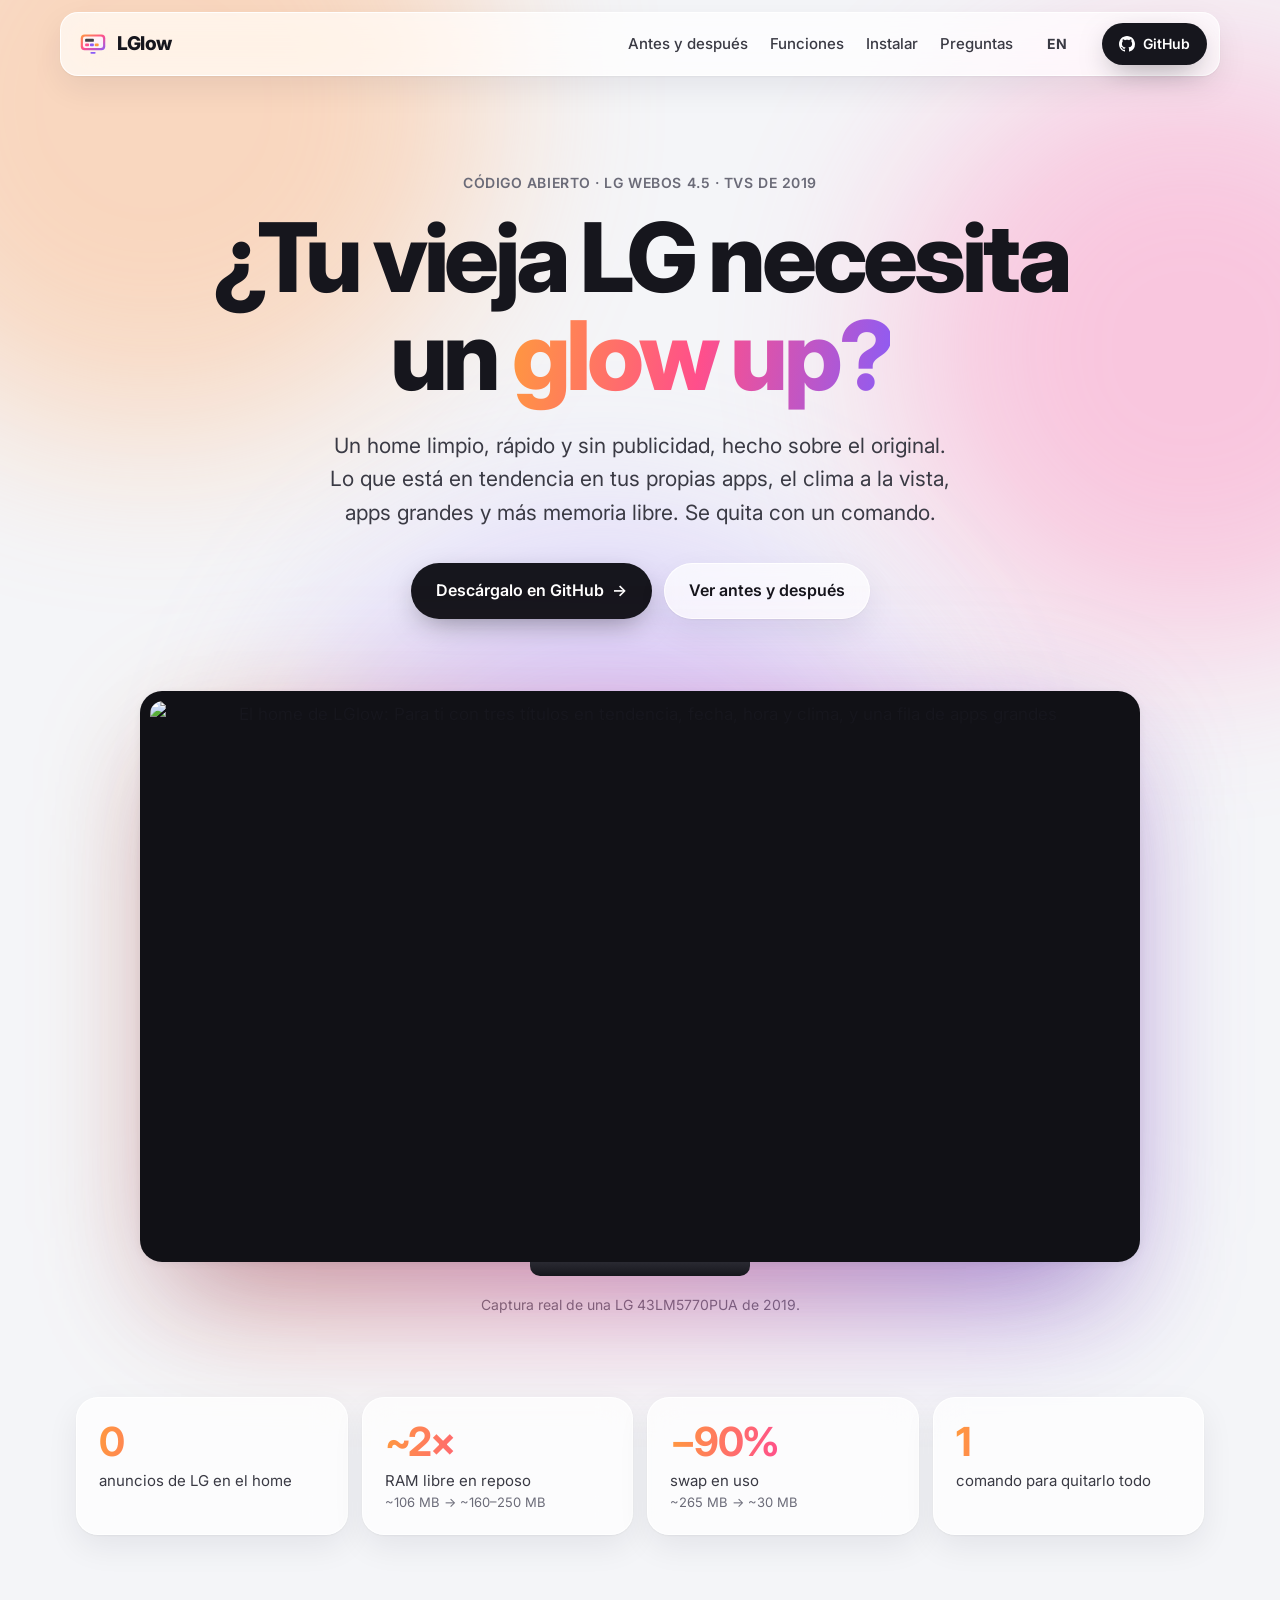
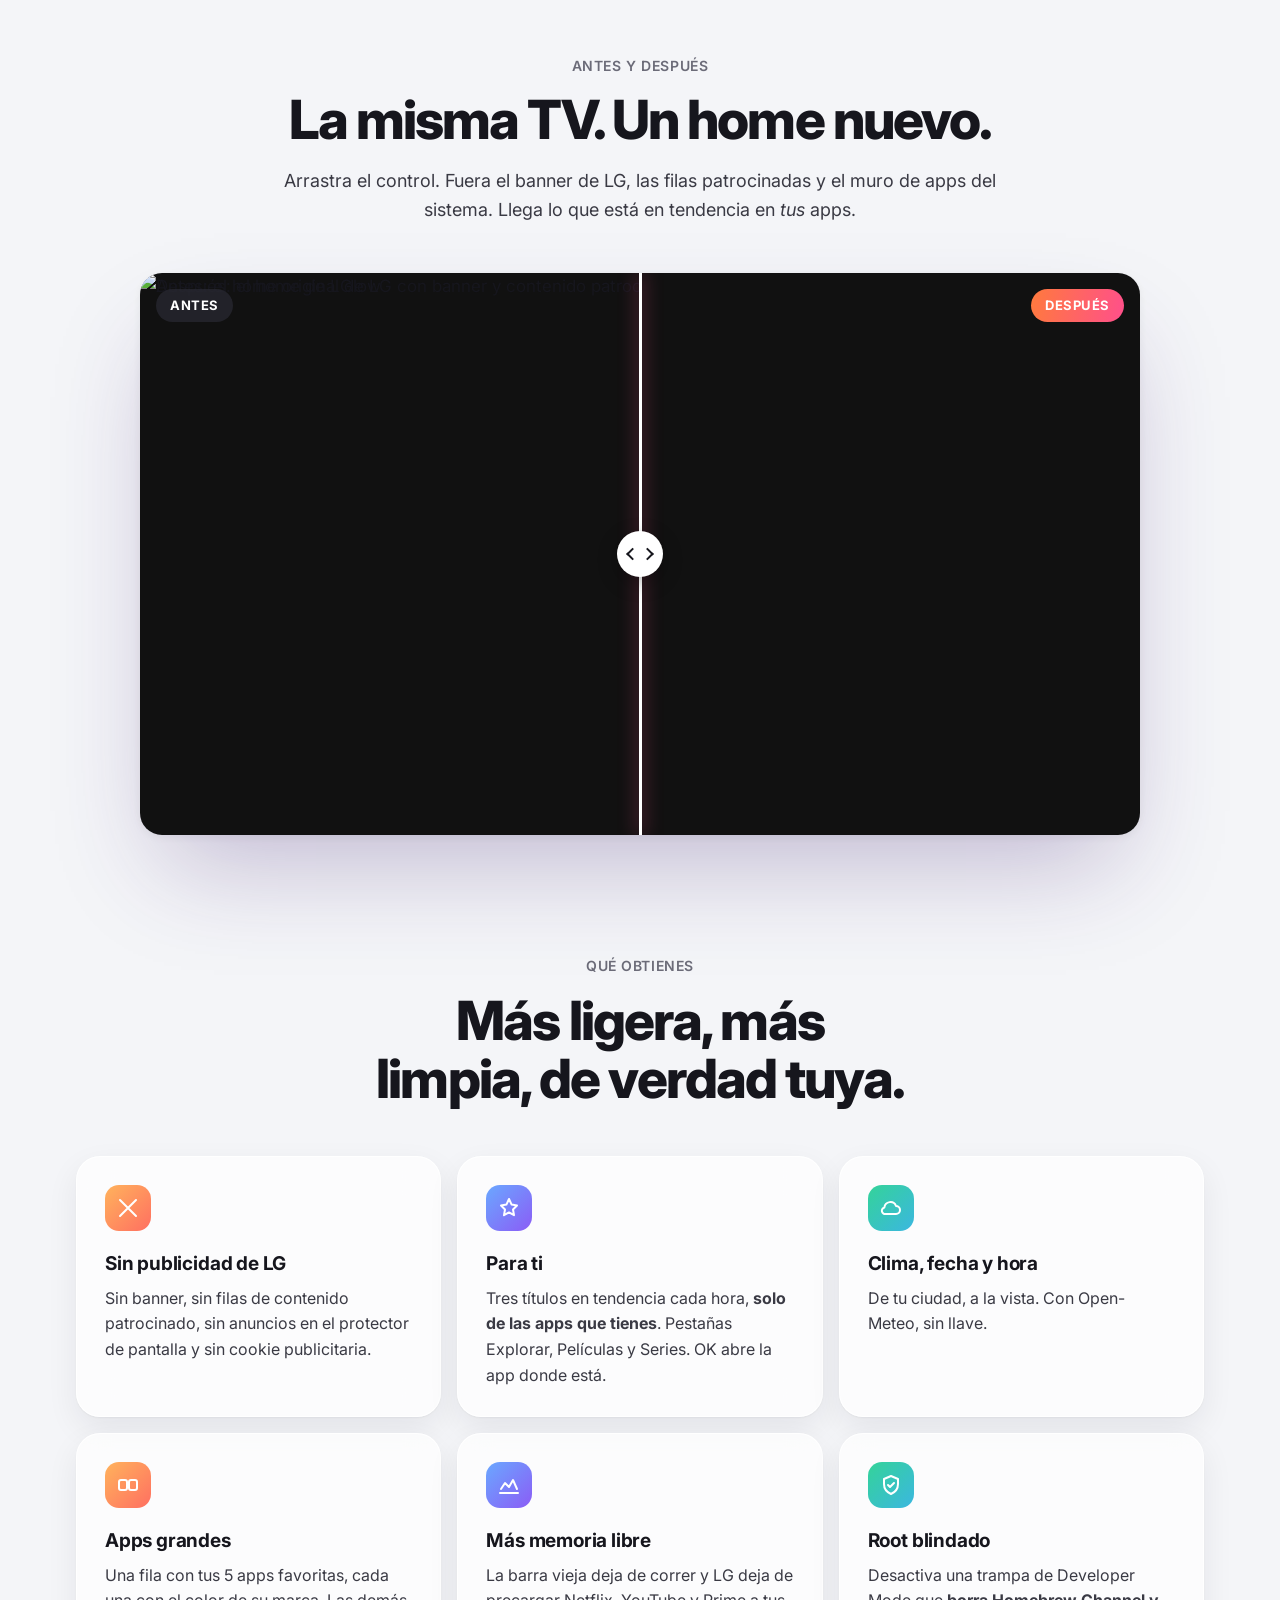
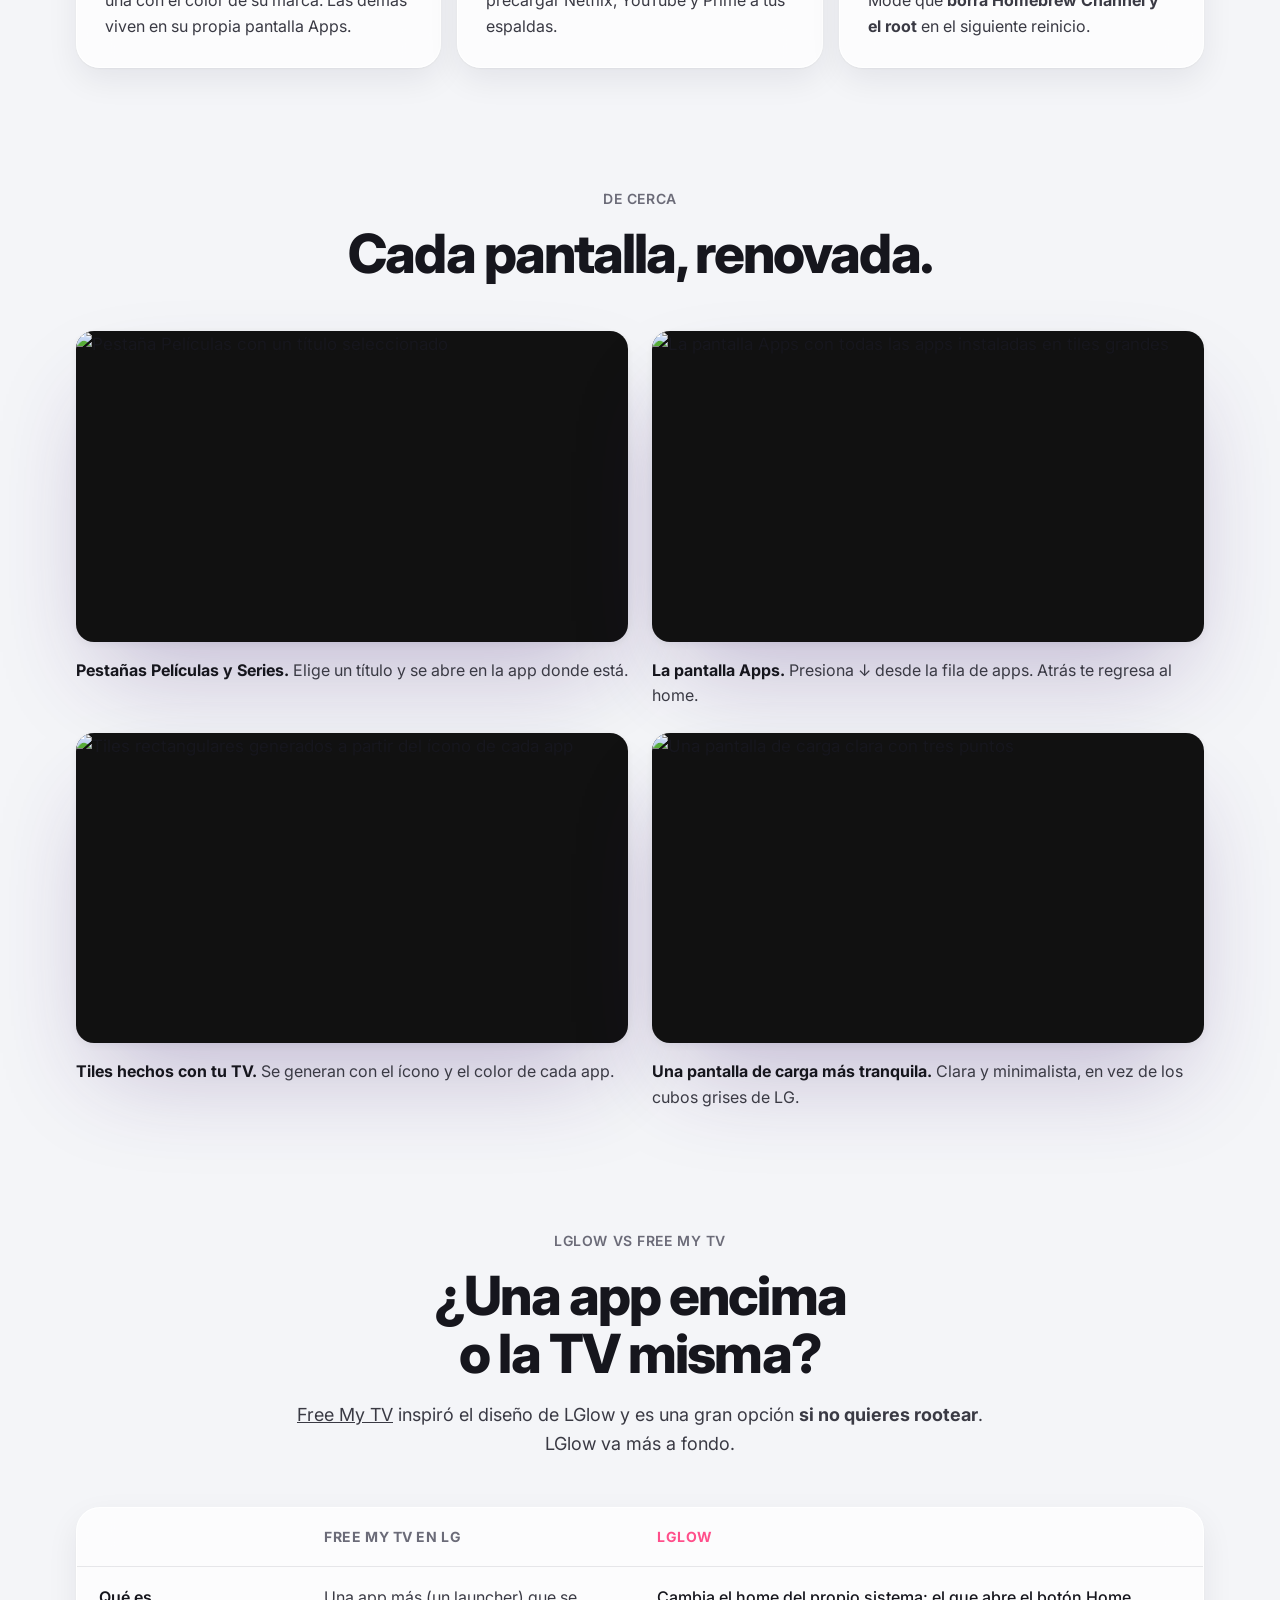
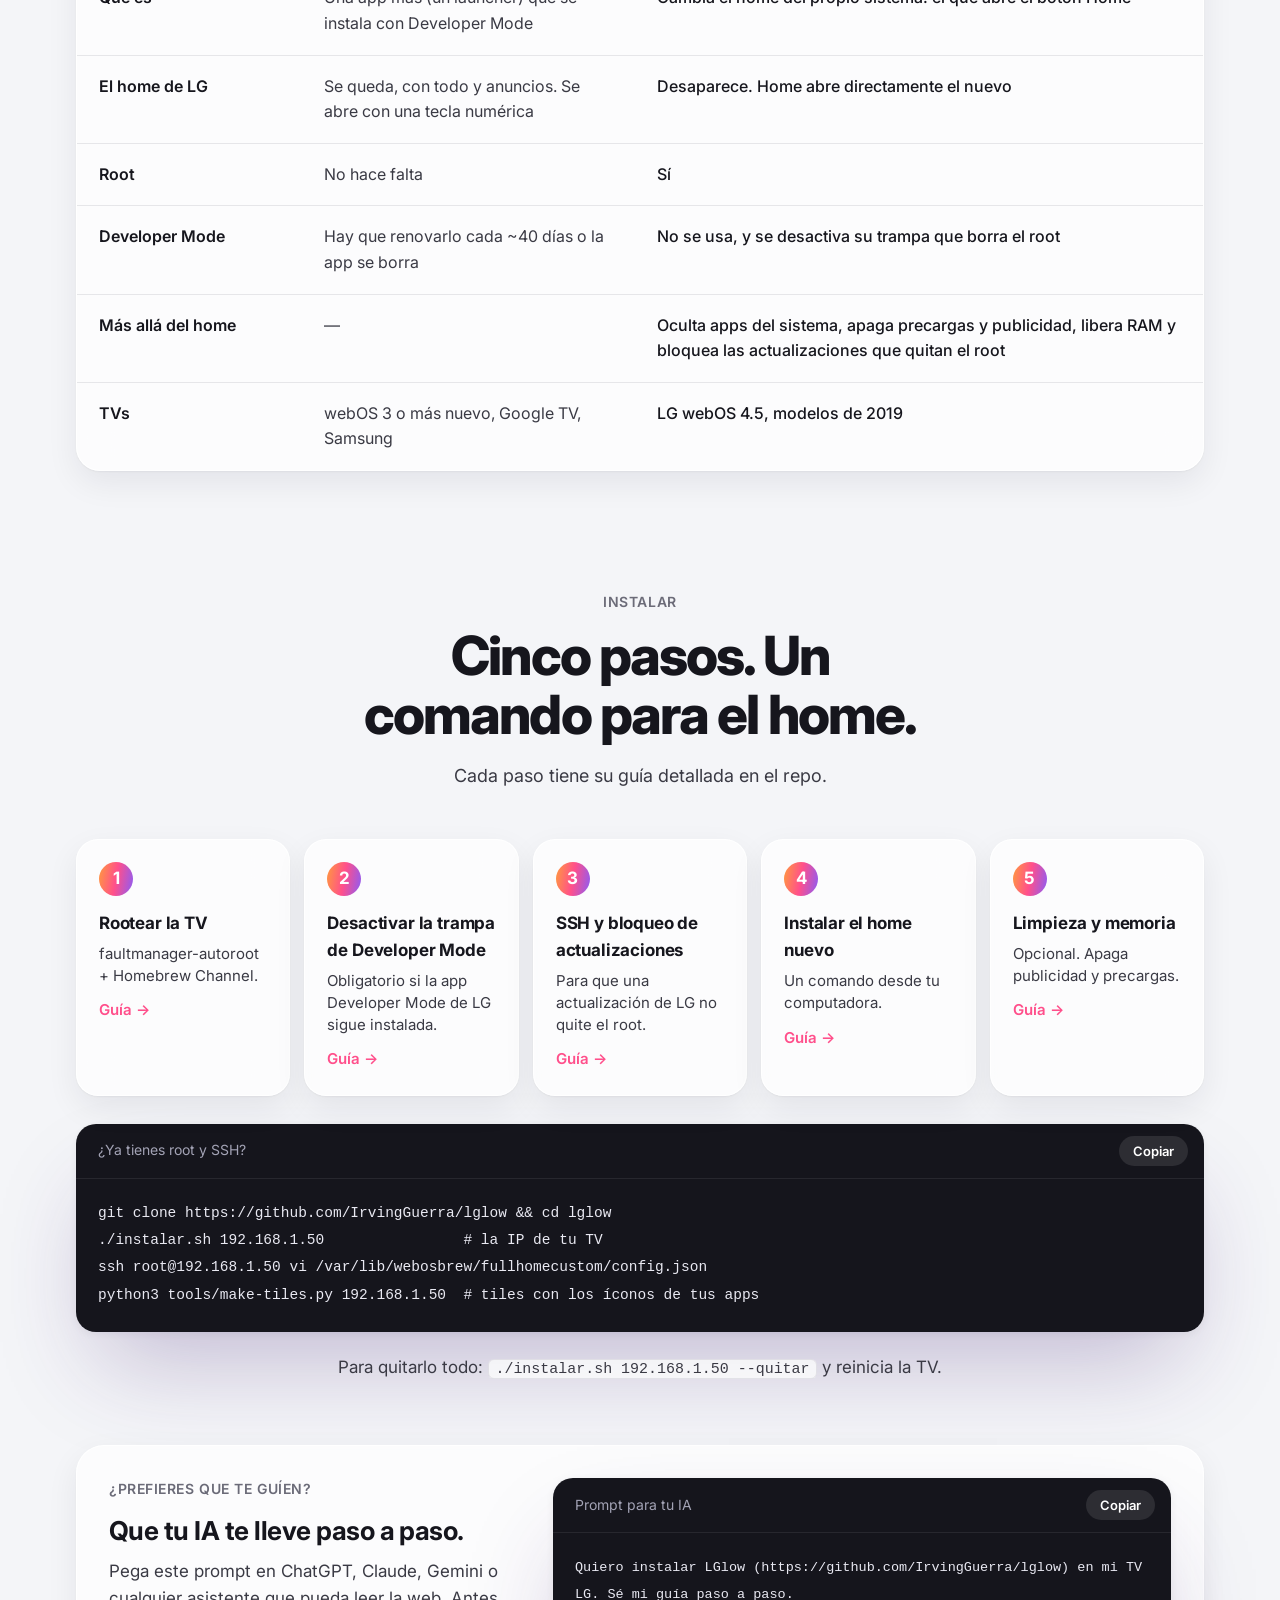
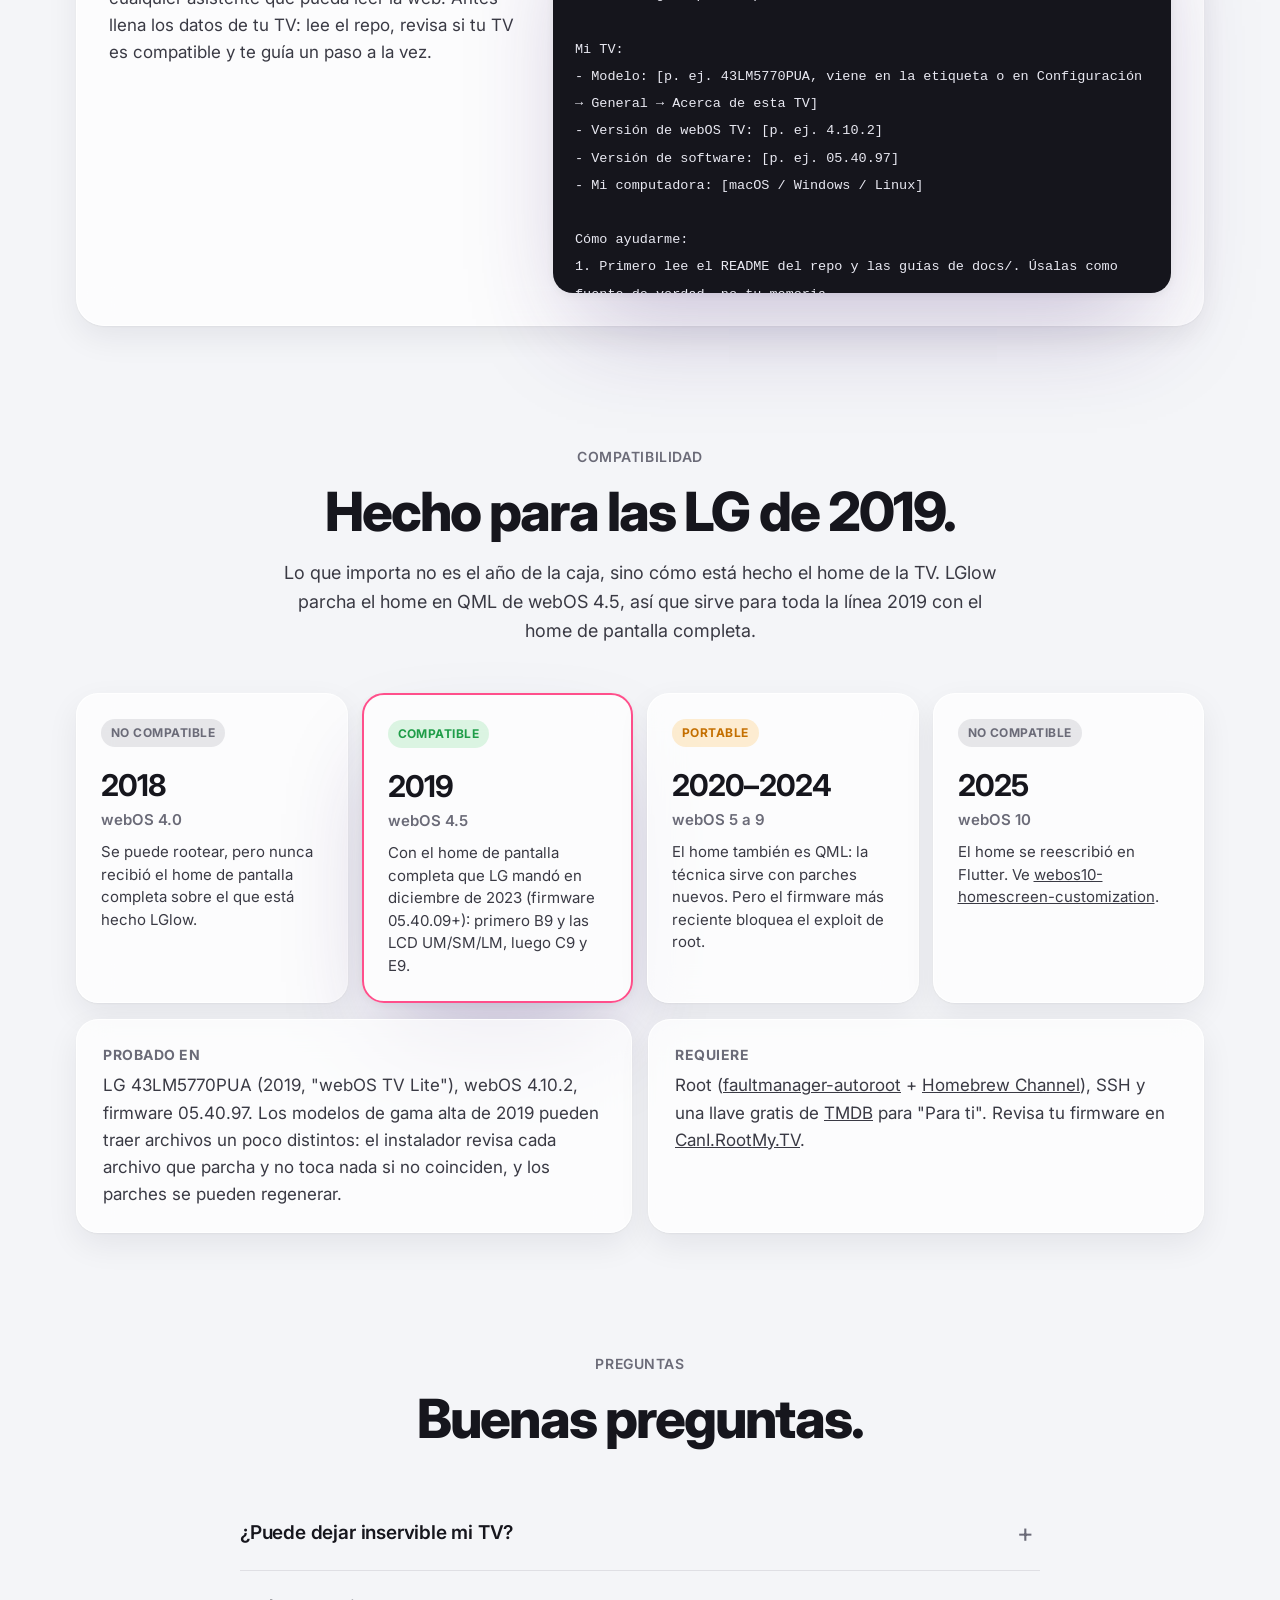
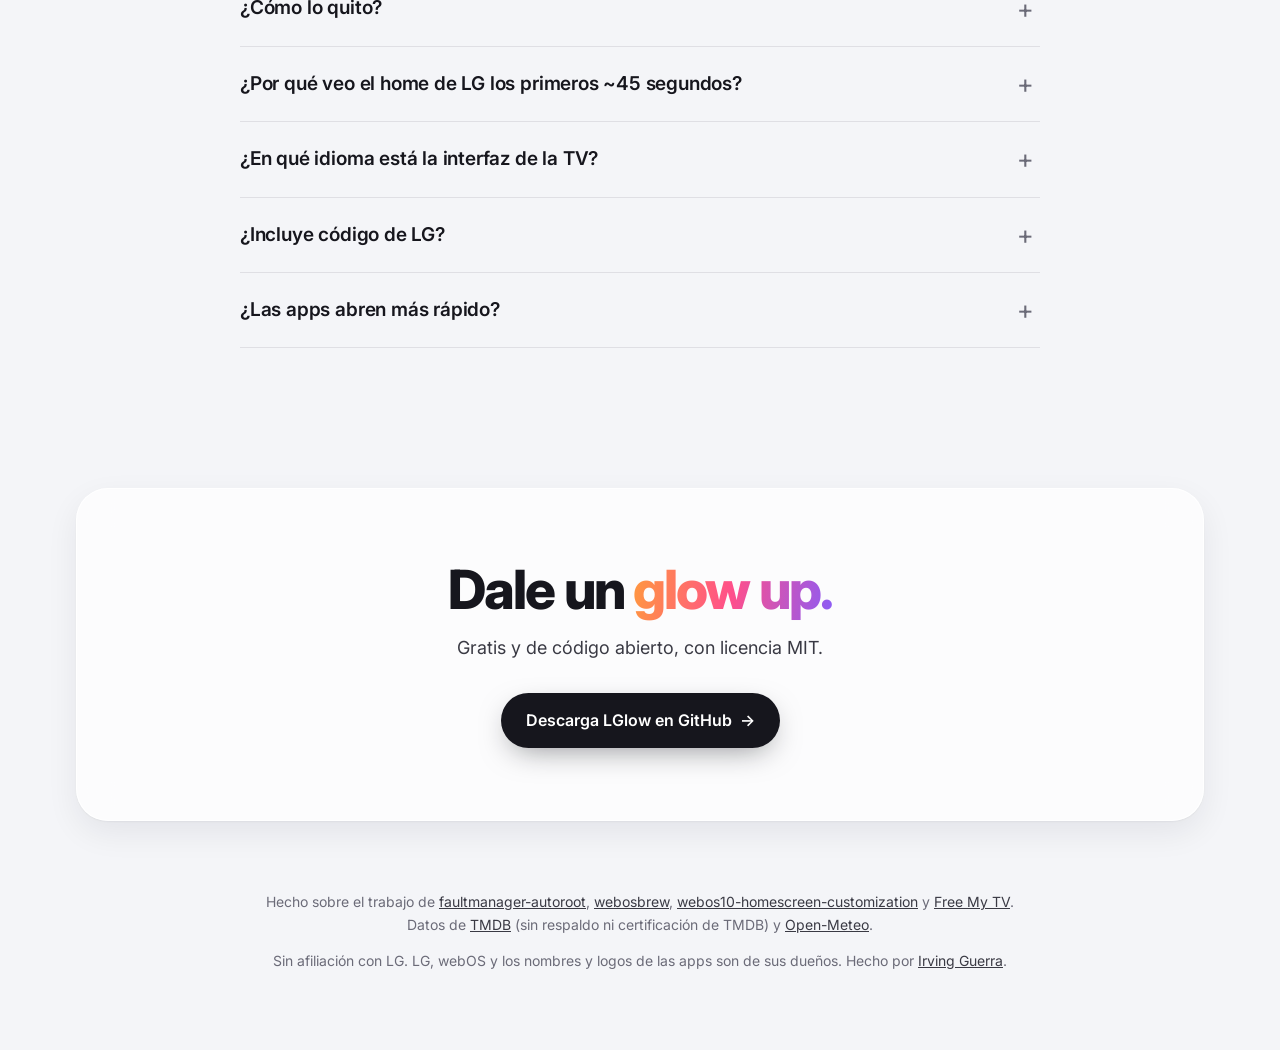
==== commit cab15f46: "Web: el comparador antes/después carga sus imágenes sin esperar al scroll Con carga diferida, mientr" ====
--- a/site/es/index.html
+++ b/site/es/index.html
@@ -84,8 +84,8 @@
         <p>Arrastra el control. Fuera el banner de LG, las filas patrocinadas y el muro de apps del sistema. Llega lo que está en tendencia en <em>tus</em> apps.</p>
       </div>
       <div class="ba" data-reveal style="--pos: 50%">
-        <img class="ba-after" src="../img/despues-home.jpg" width="1920" height="1080" alt="Después: el home de LGlow" loading="lazy">
-        <div class="ba-before"><img src="../img/antes-home.jpg" width="1280" height="720" alt="Antes: el home original de LG con banner y contenido patrocinado" loading="lazy"></div>
+        <img class="ba-after" src="../img/despues-home.jpg" width="1920" height="1080" alt="Después: el home de LGlow">
+        <div class="ba-before"><img src="../img/antes-home.jpg" width="1280" height="720" alt="Antes: el home original de LG con banner y contenido patrocinado"></div>
         <span class="ba-tag ba-tag-l">Antes</span>
         <span class="ba-tag ba-tag-r">Después</span>
         <span class="ba-line" aria-hidden="true"><span class="ba-knob"></span></span>
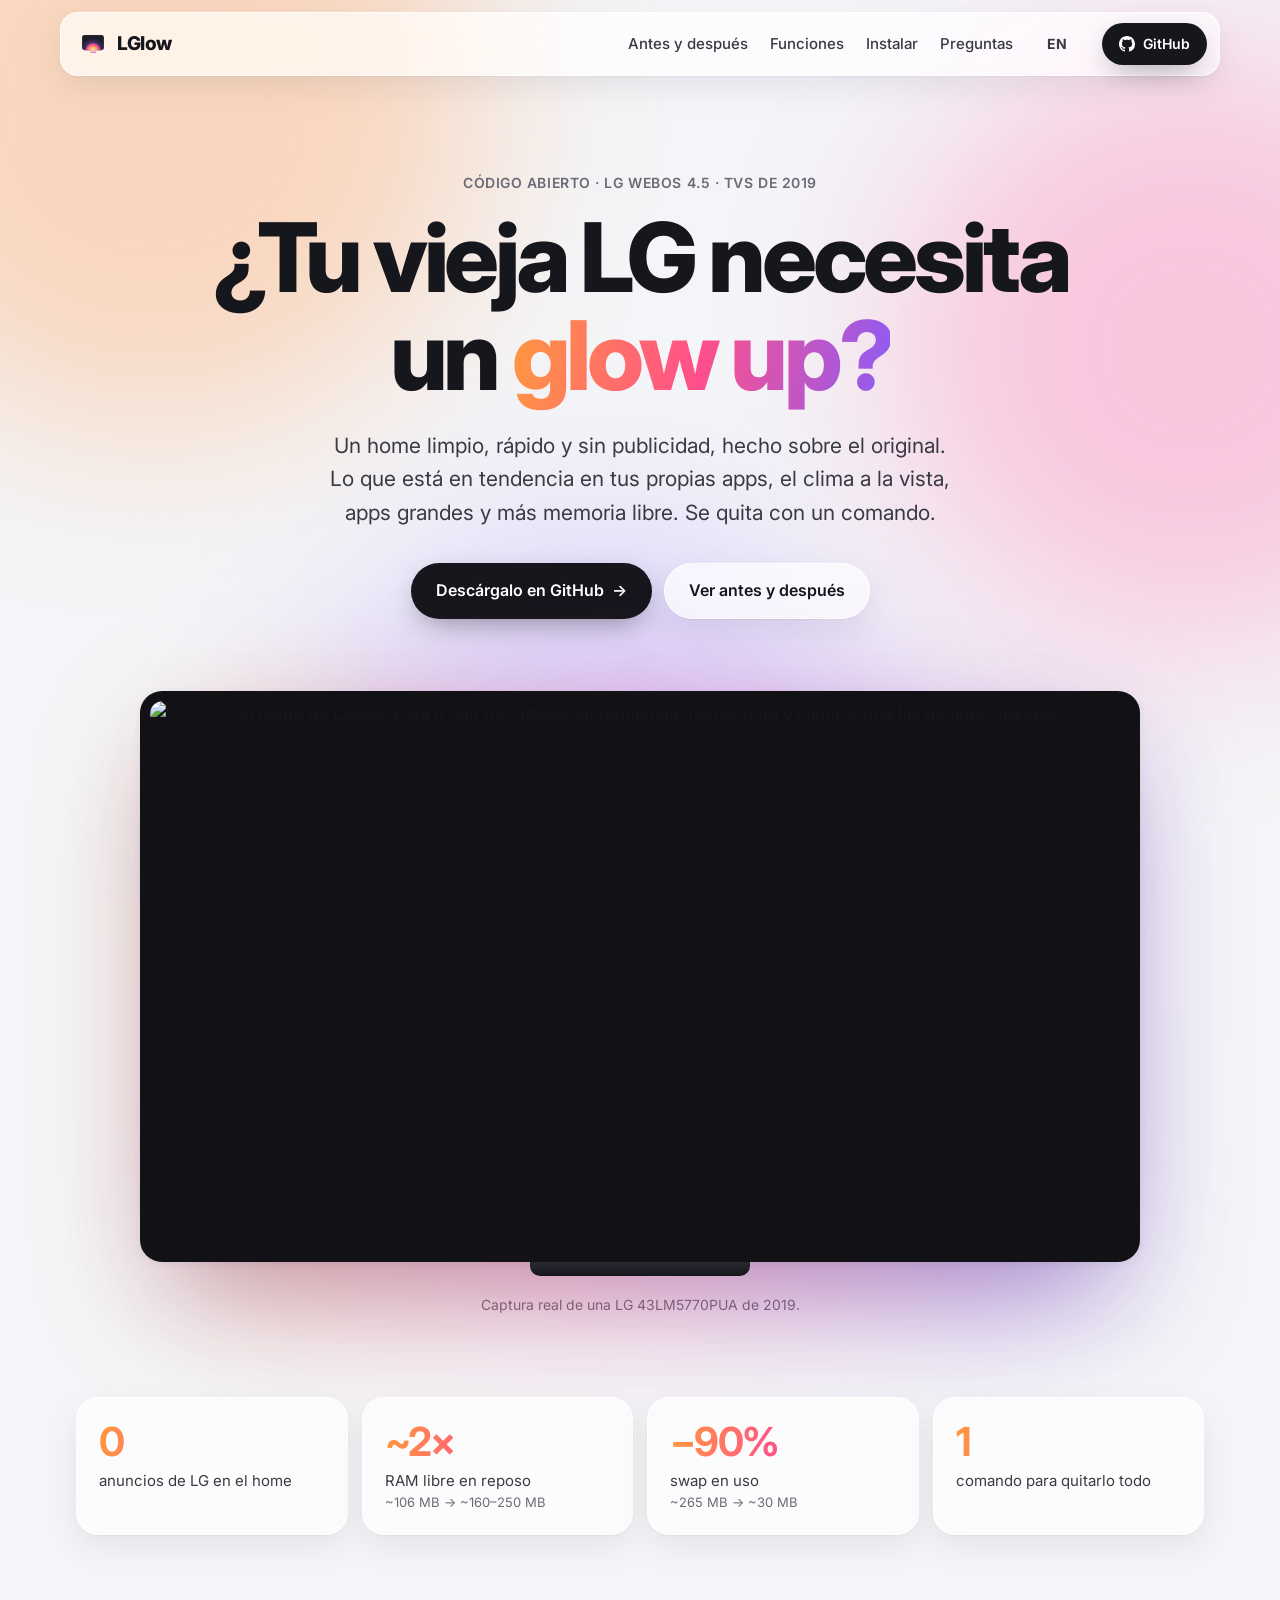
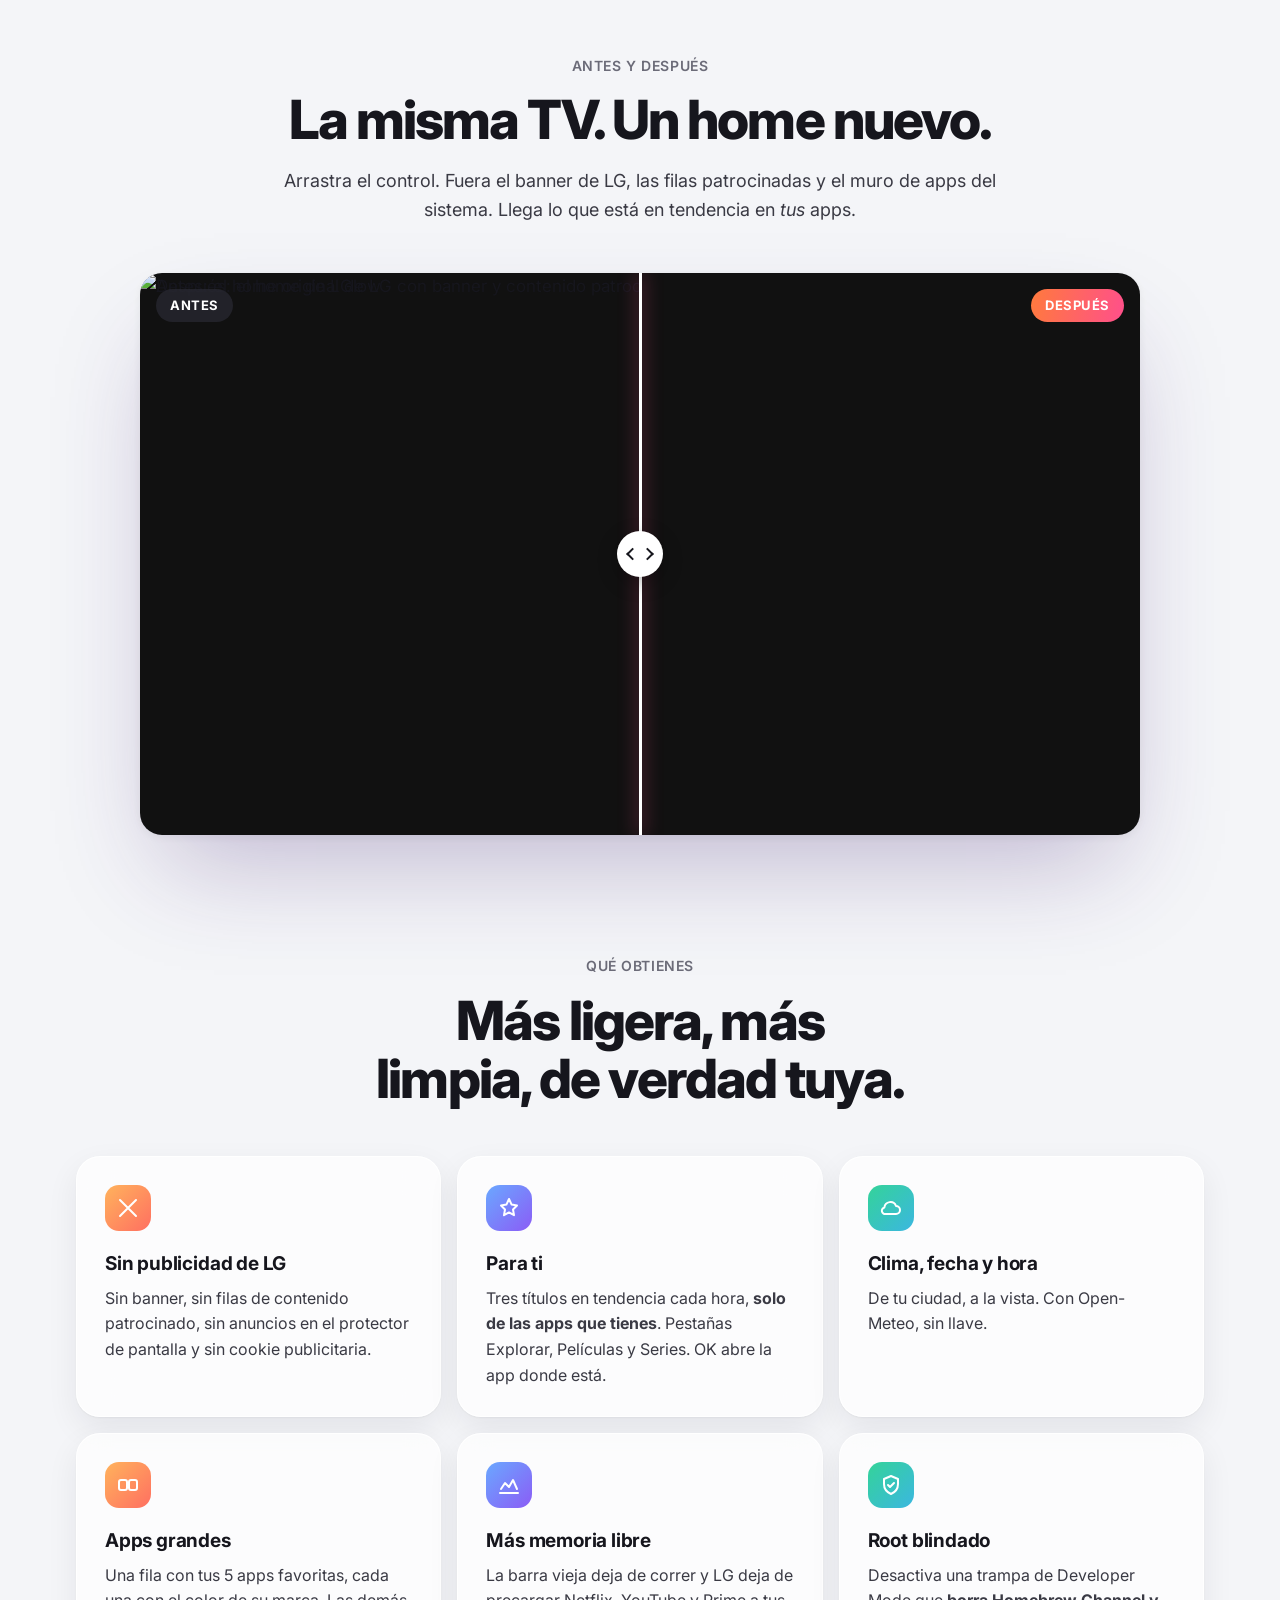
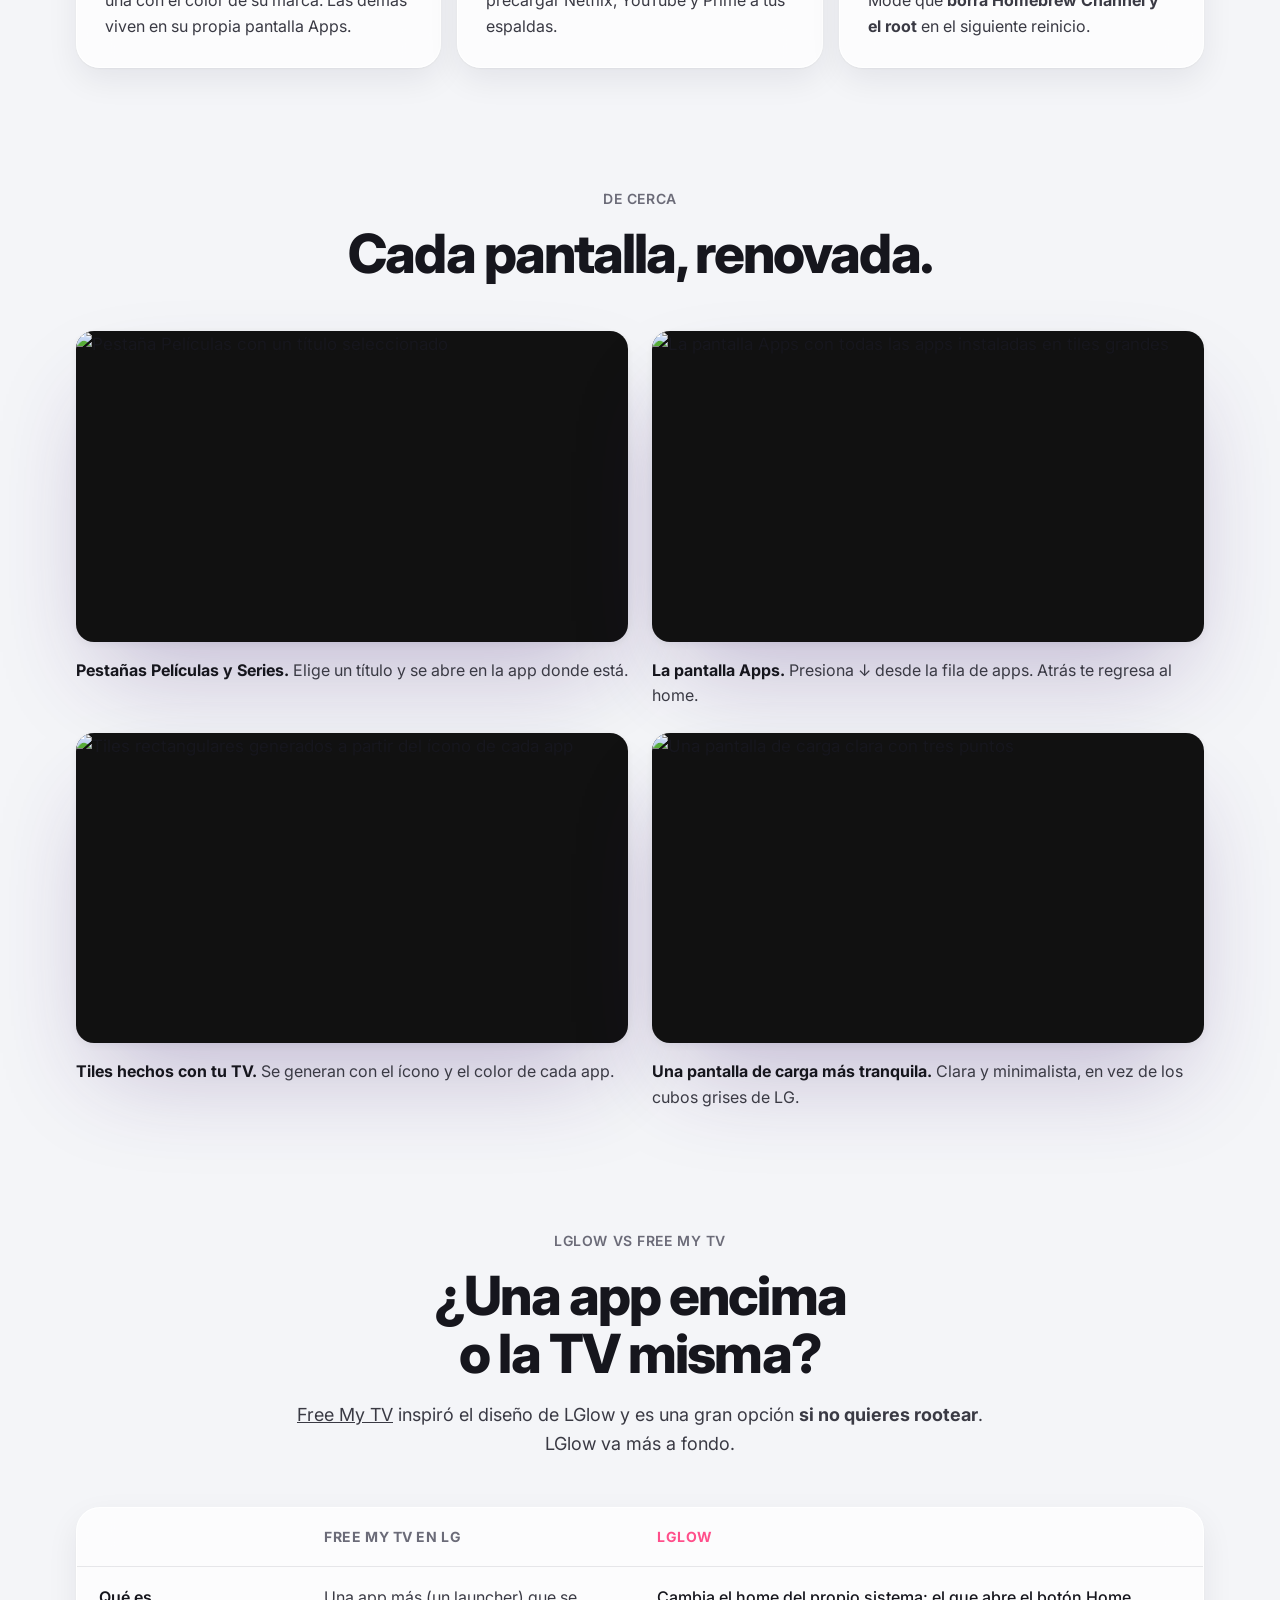
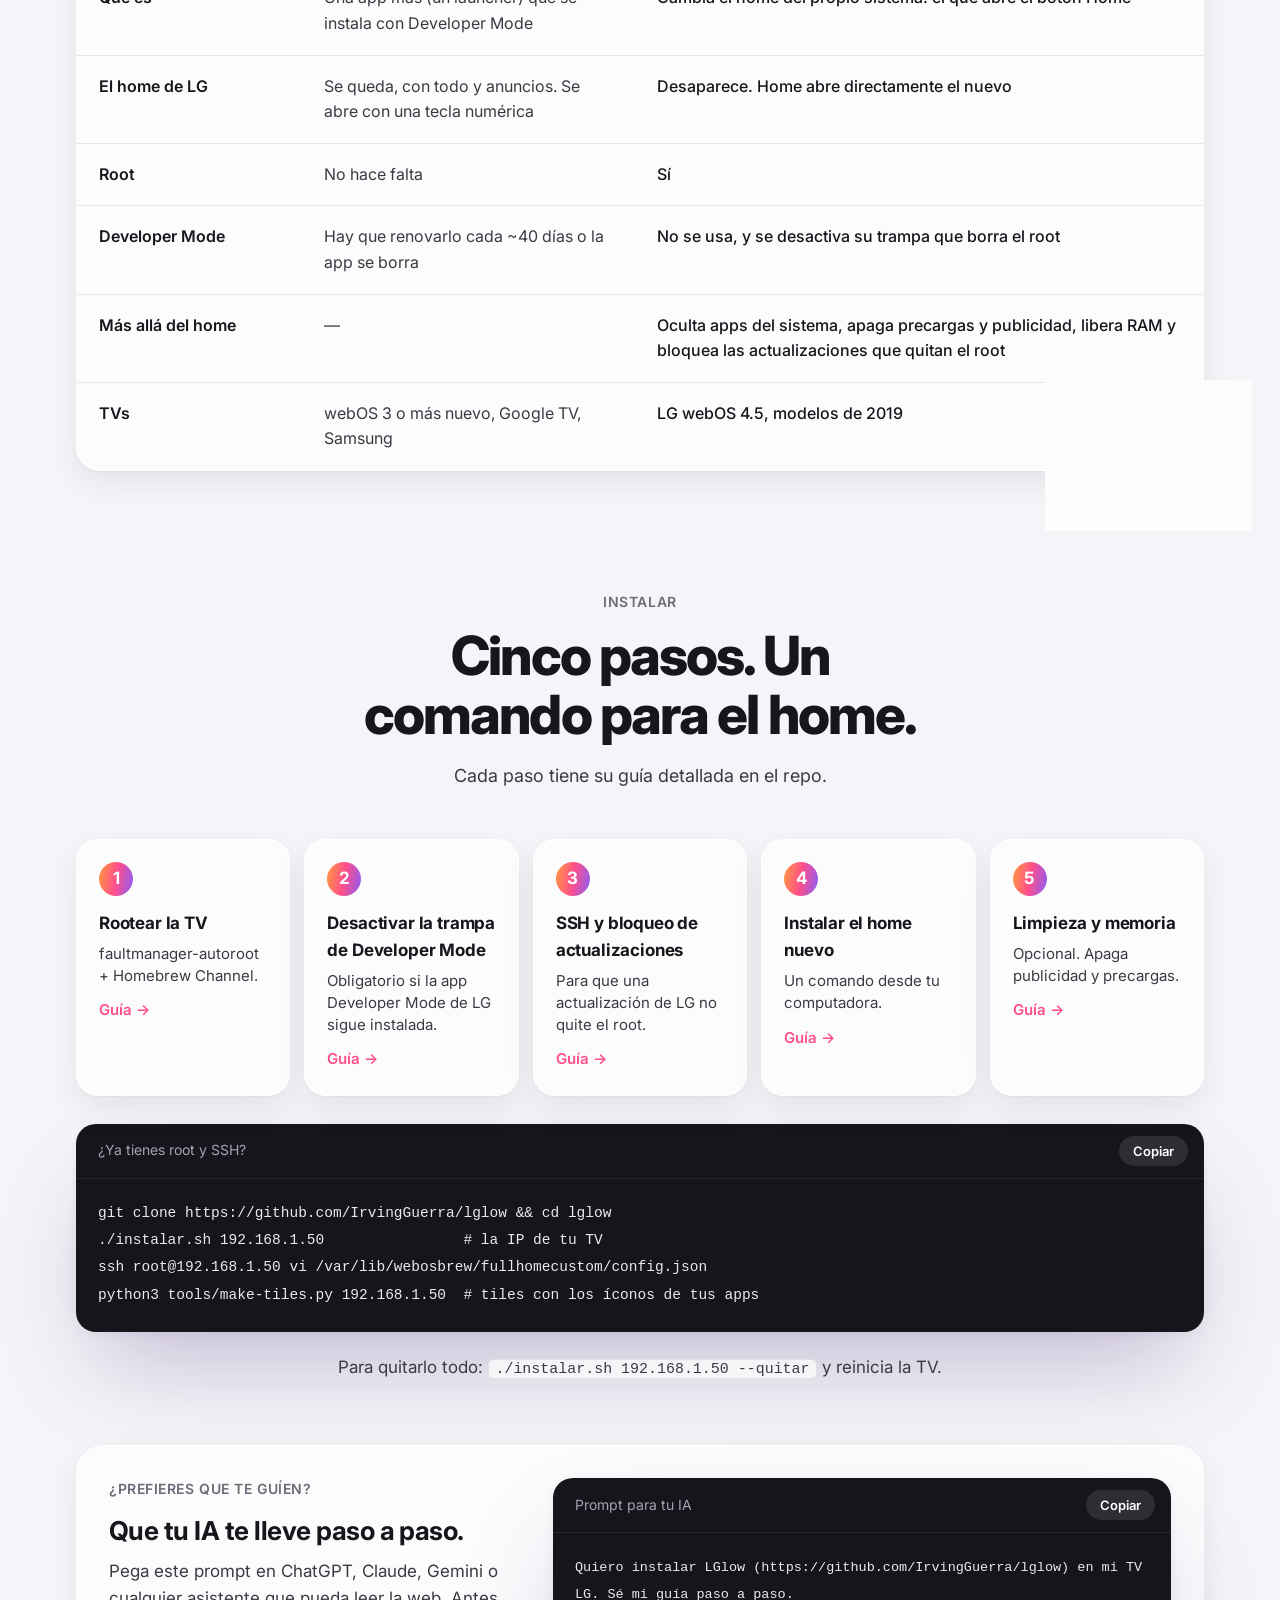
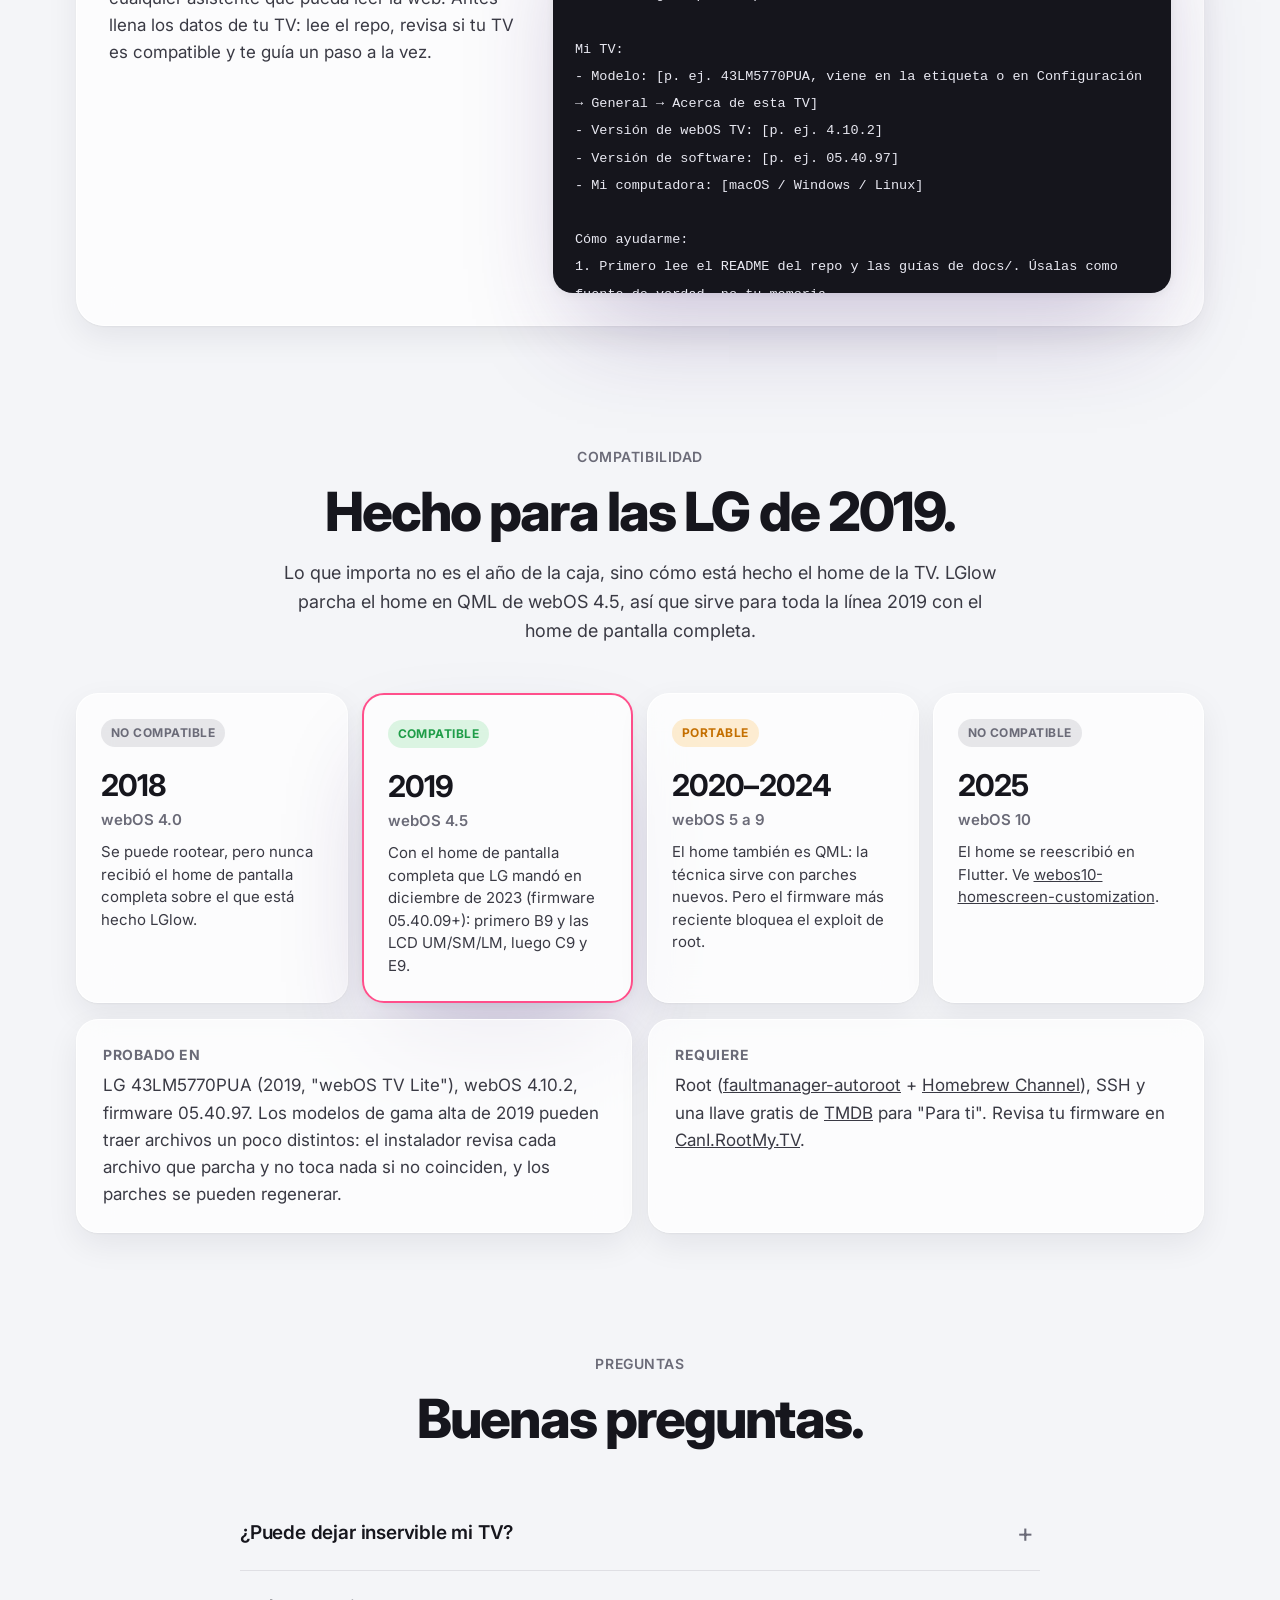
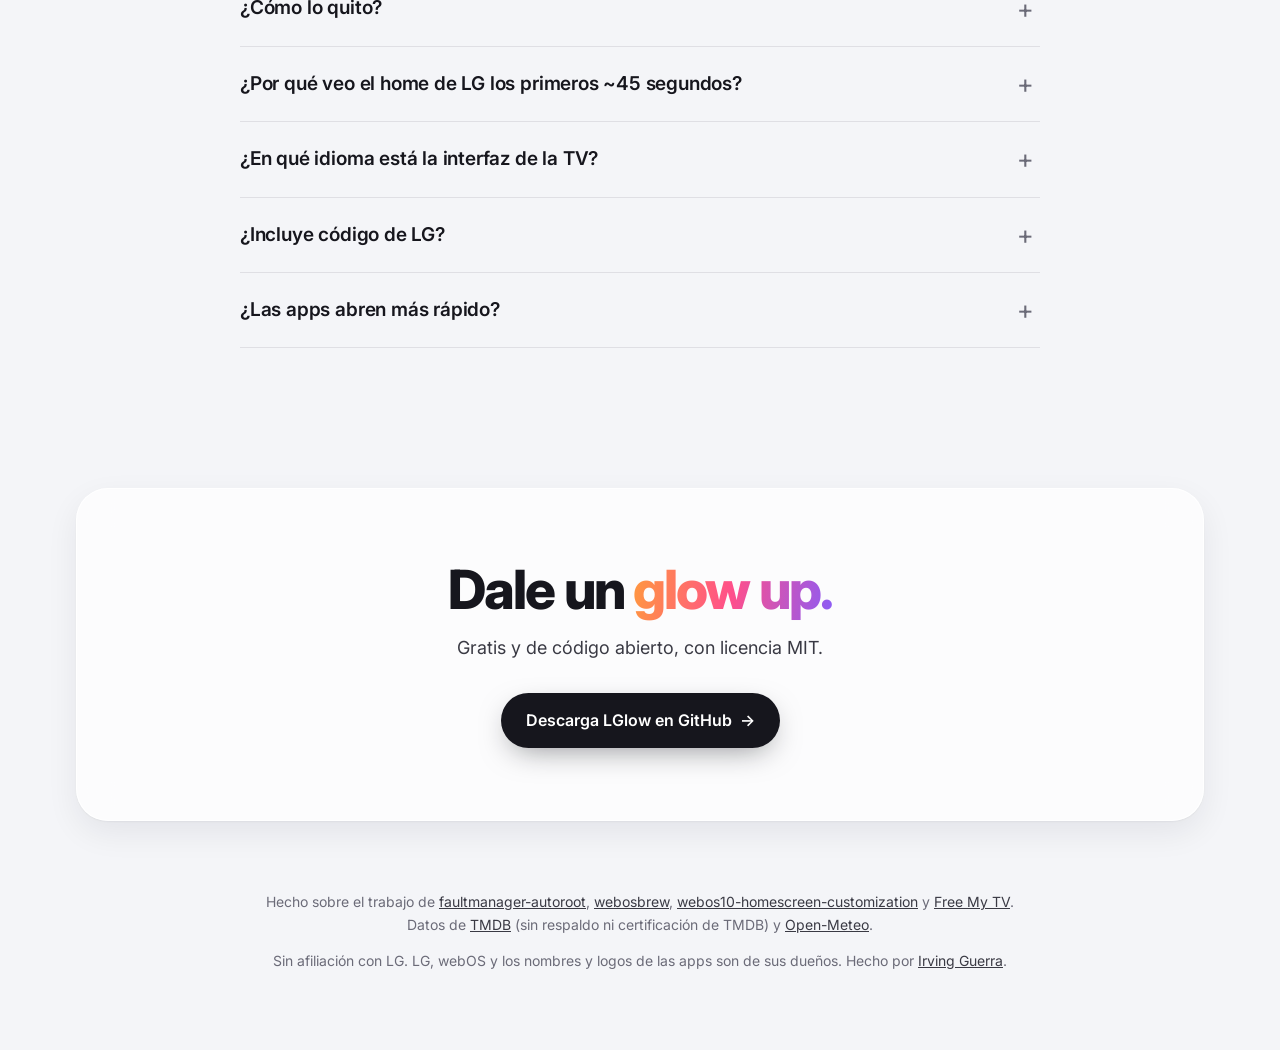
==== commit 4ebca075: "Logo de LGlow: amanecer en la pantalla - docs/img/marca/: ícono, logo horizontal claro y oscuro, íco" ====
--- a/site/es/index.html
+++ b/site/es/index.html
@@ -25,6 +25,7 @@
   <meta name="twitter:card" content="summary_large_image">
   <meta name="twitter:image" content="https://irvingguerra.github.io/lglow/og-es.jpg">
   <link rel="icon" type="image/svg+xml" href="../favicon.svg">
+  <link rel="apple-touch-icon" href="../apple-touch-icon.png">
   <link rel="preconnect" href="https://fonts.googleapis.com">
   <link rel="preconnect" href="https://fonts.gstatic.com" crossorigin>
   <link rel="stylesheet" href="https://fonts.googleapis.com/css2?family=Inter:wght@400;500;600;700;800&display=swap">
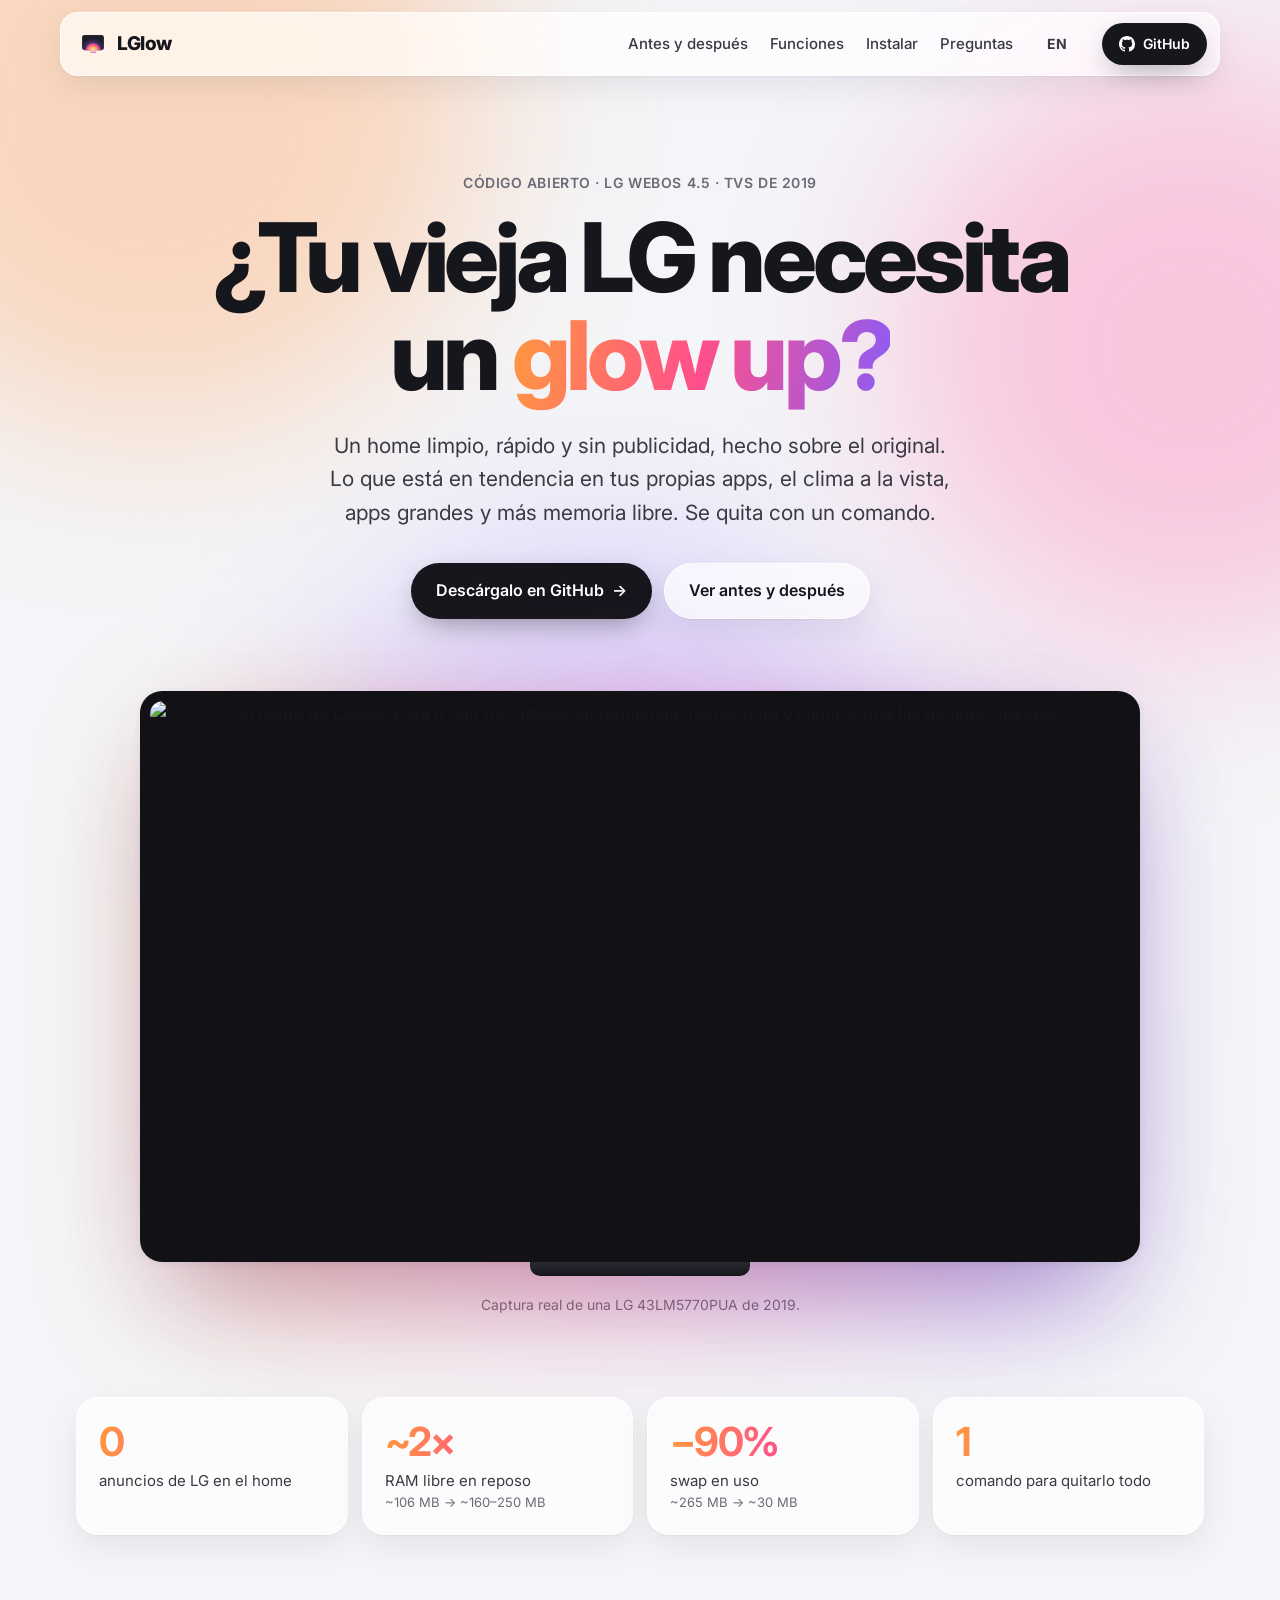
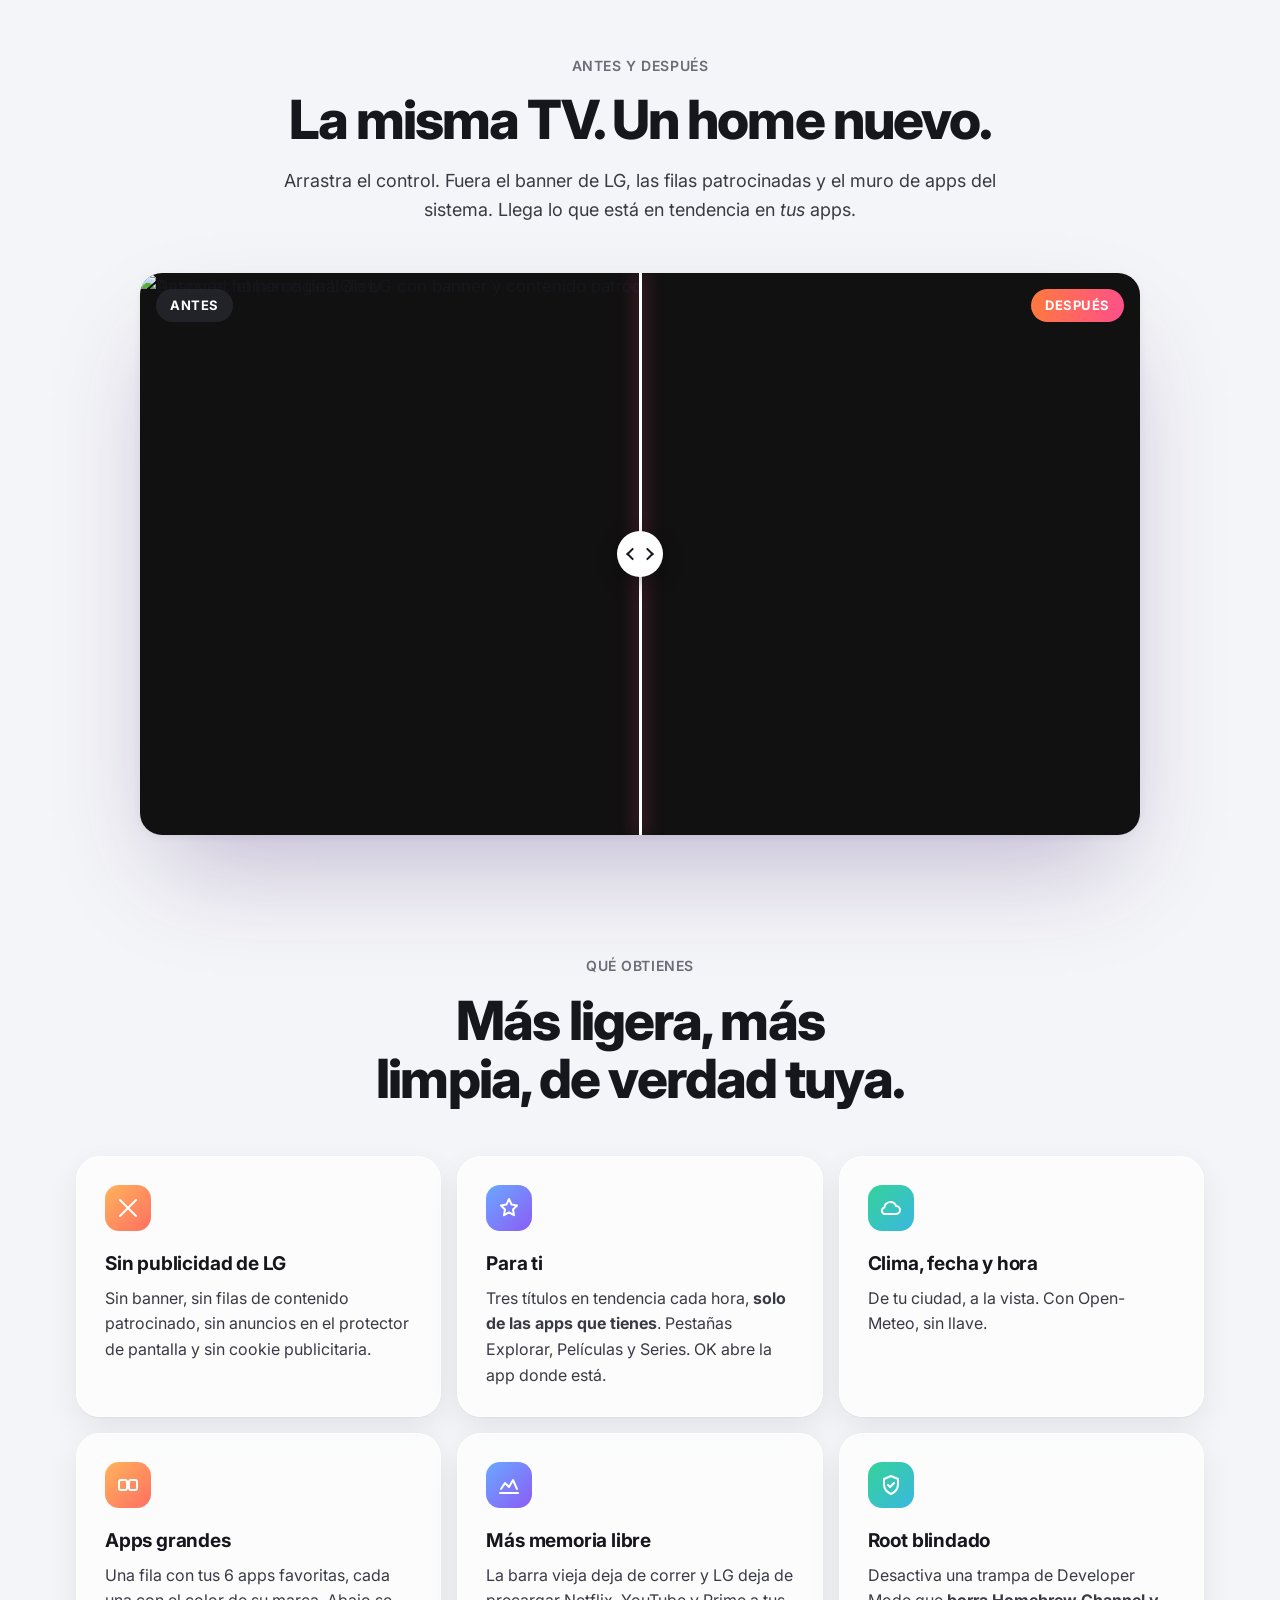
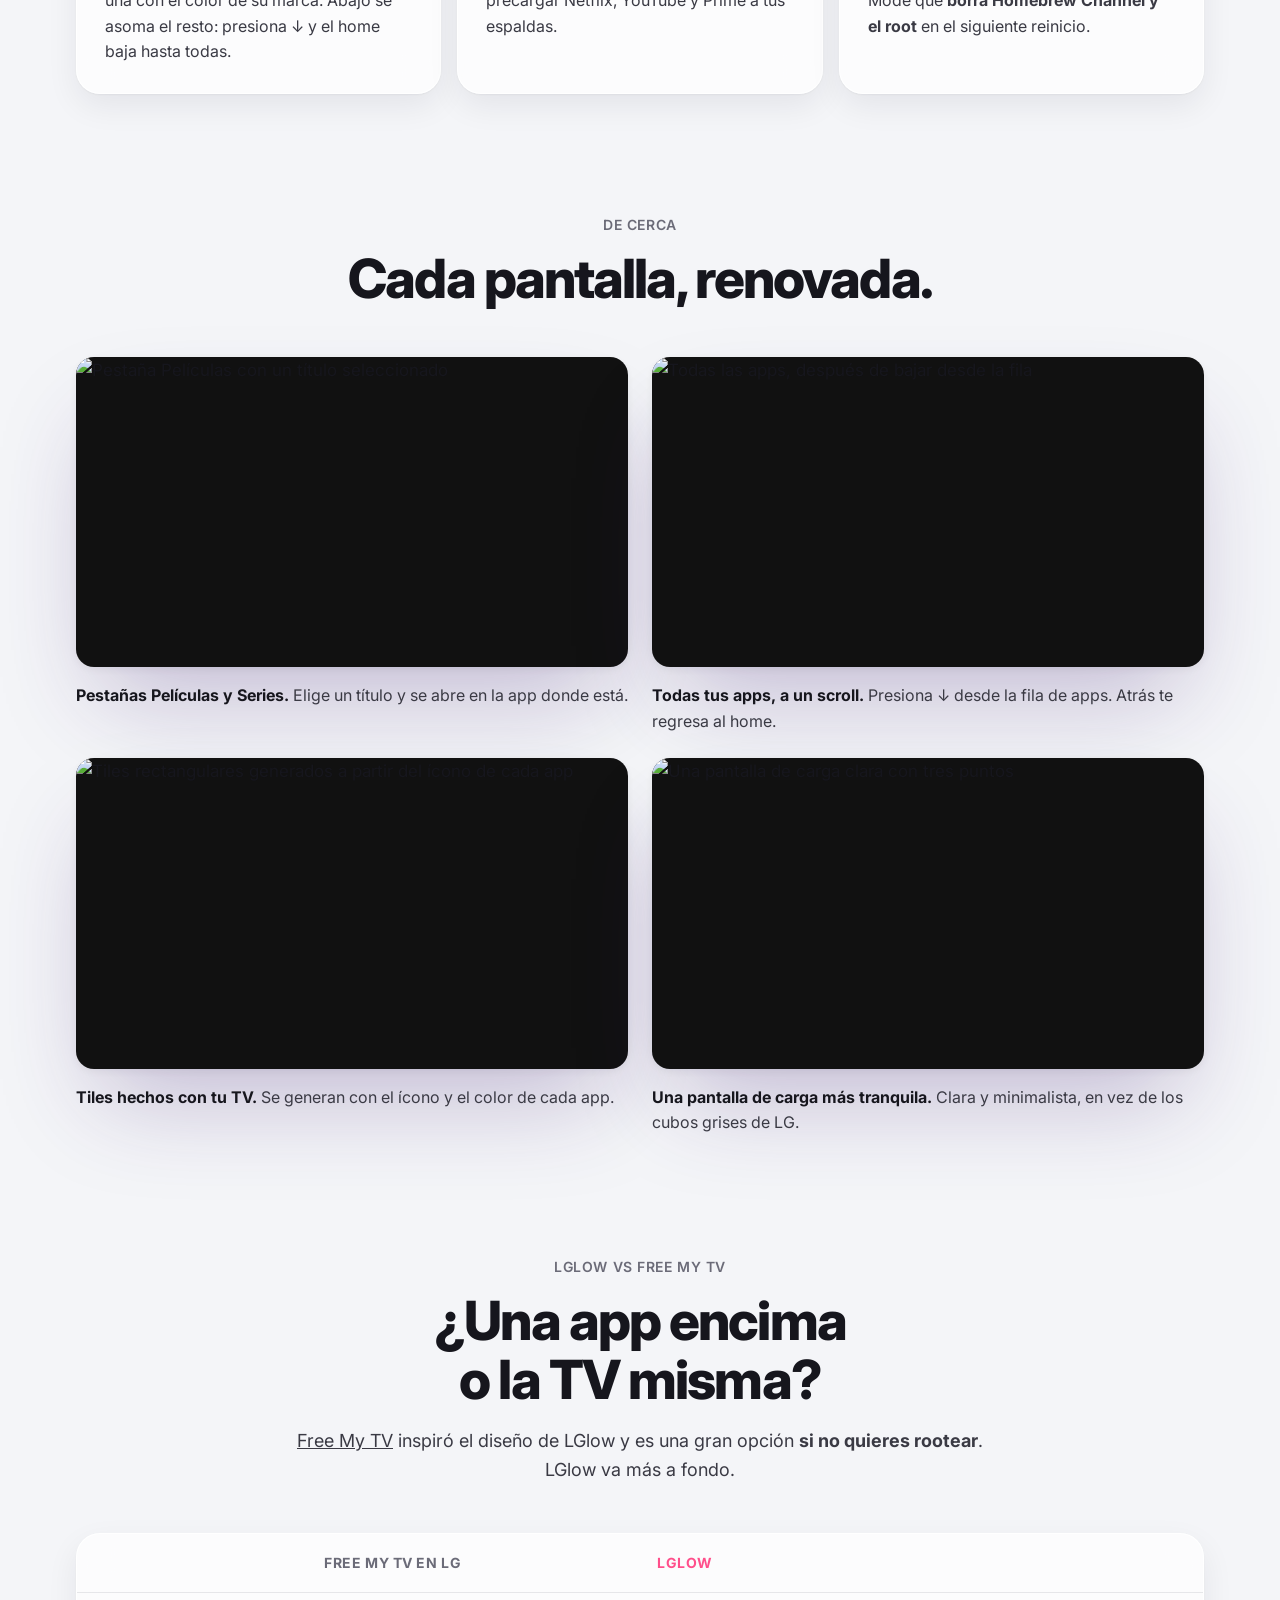
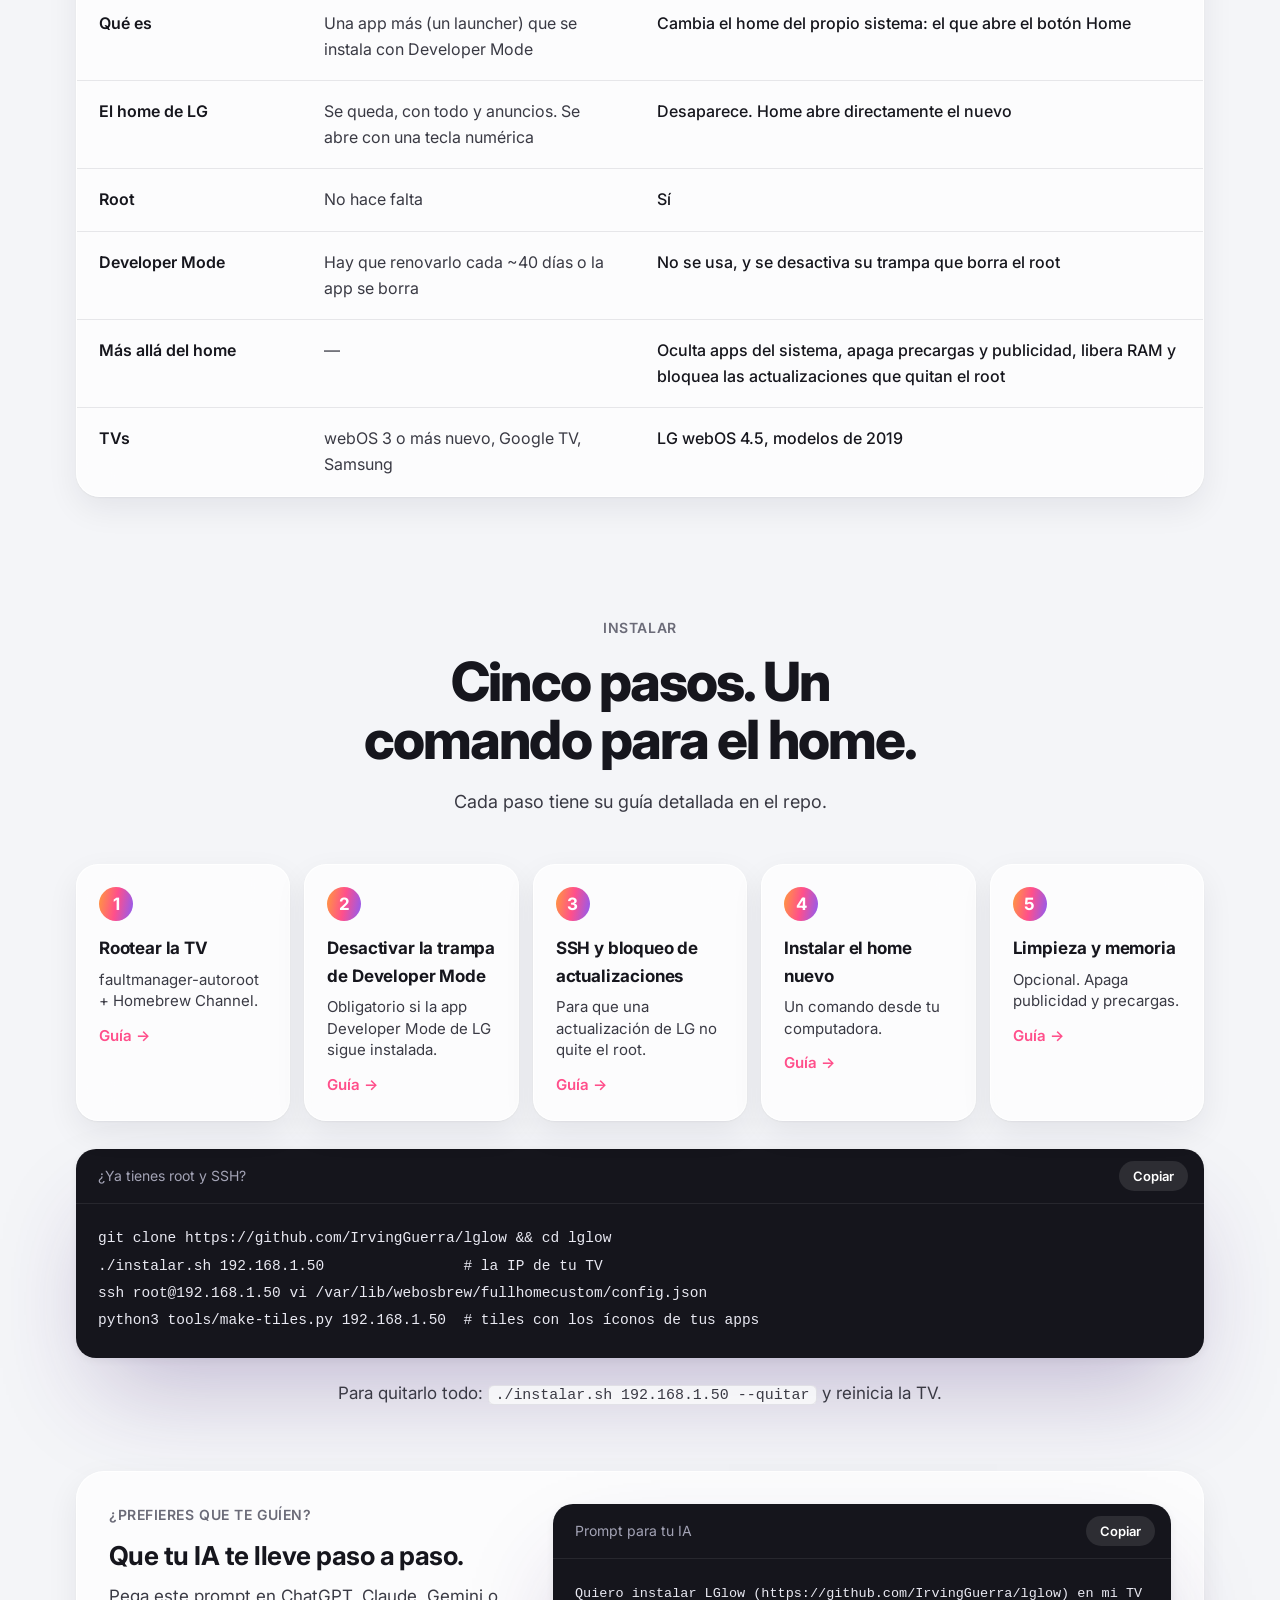
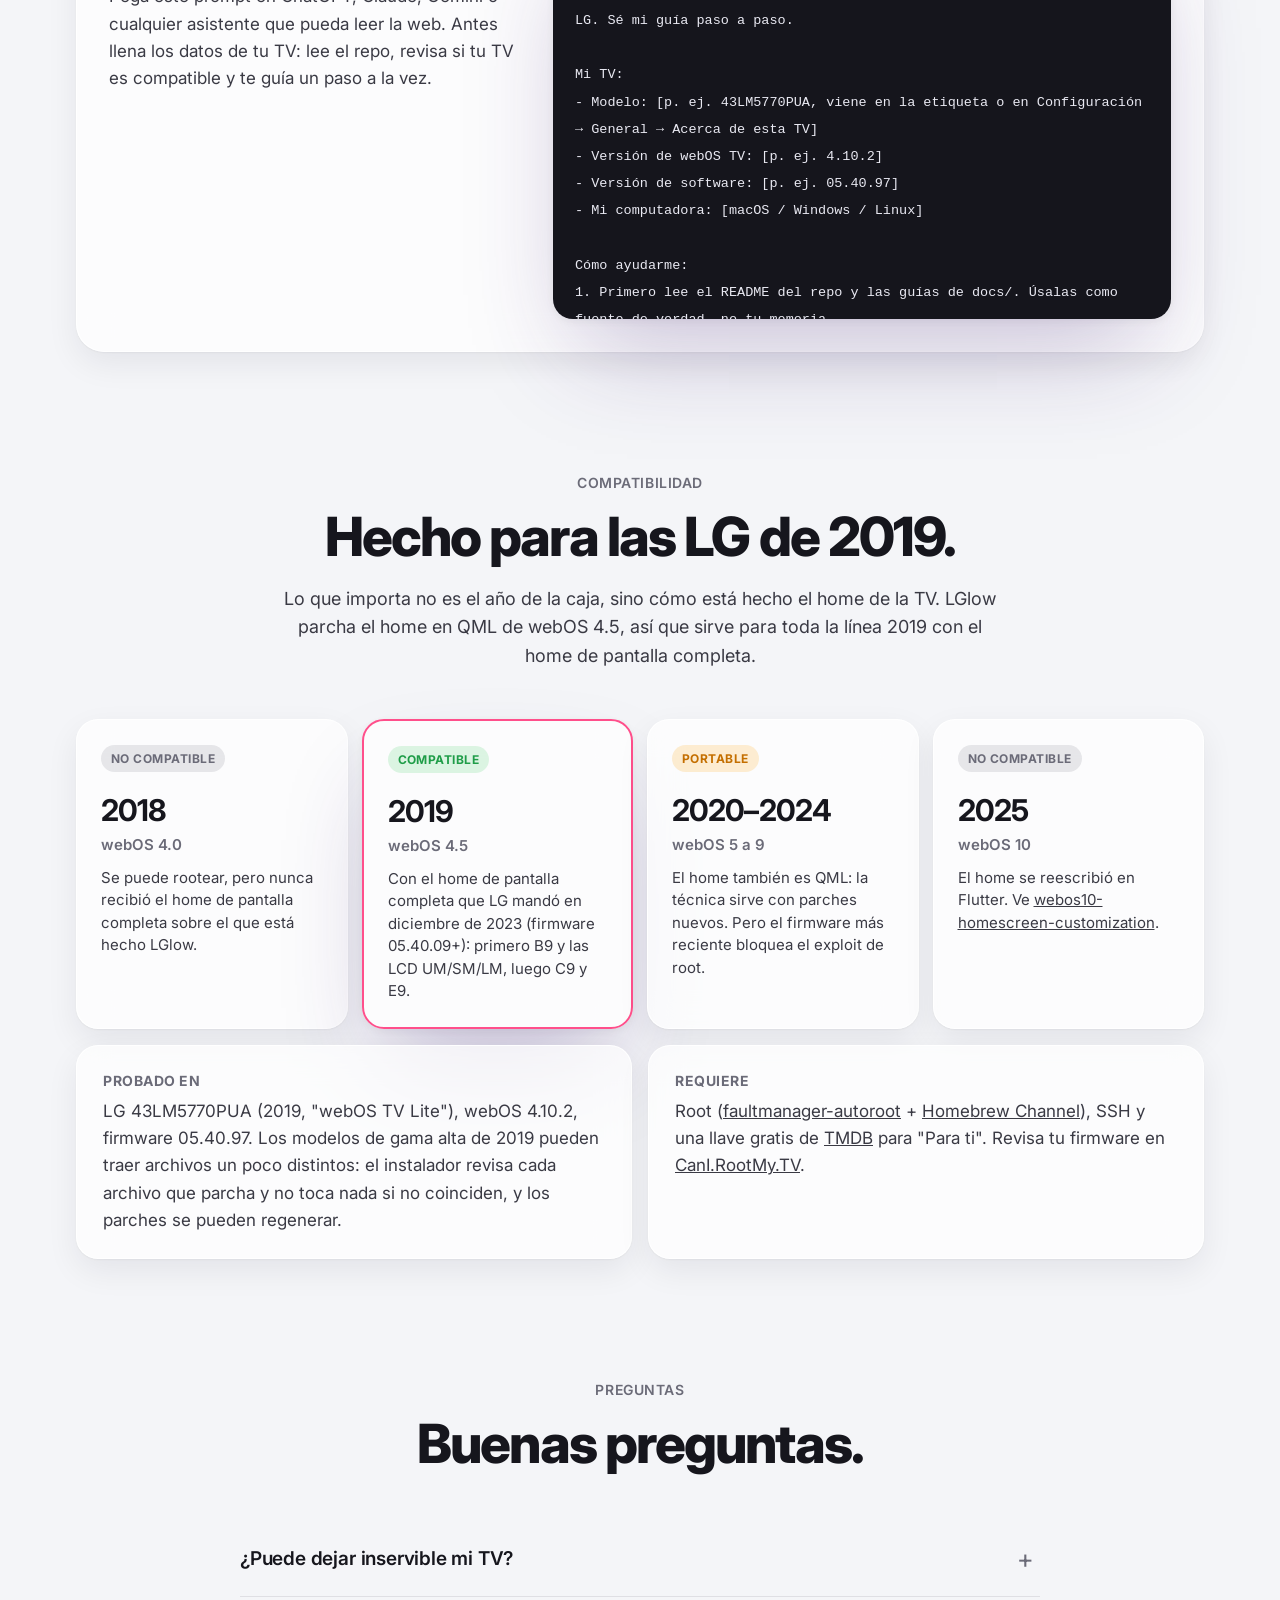
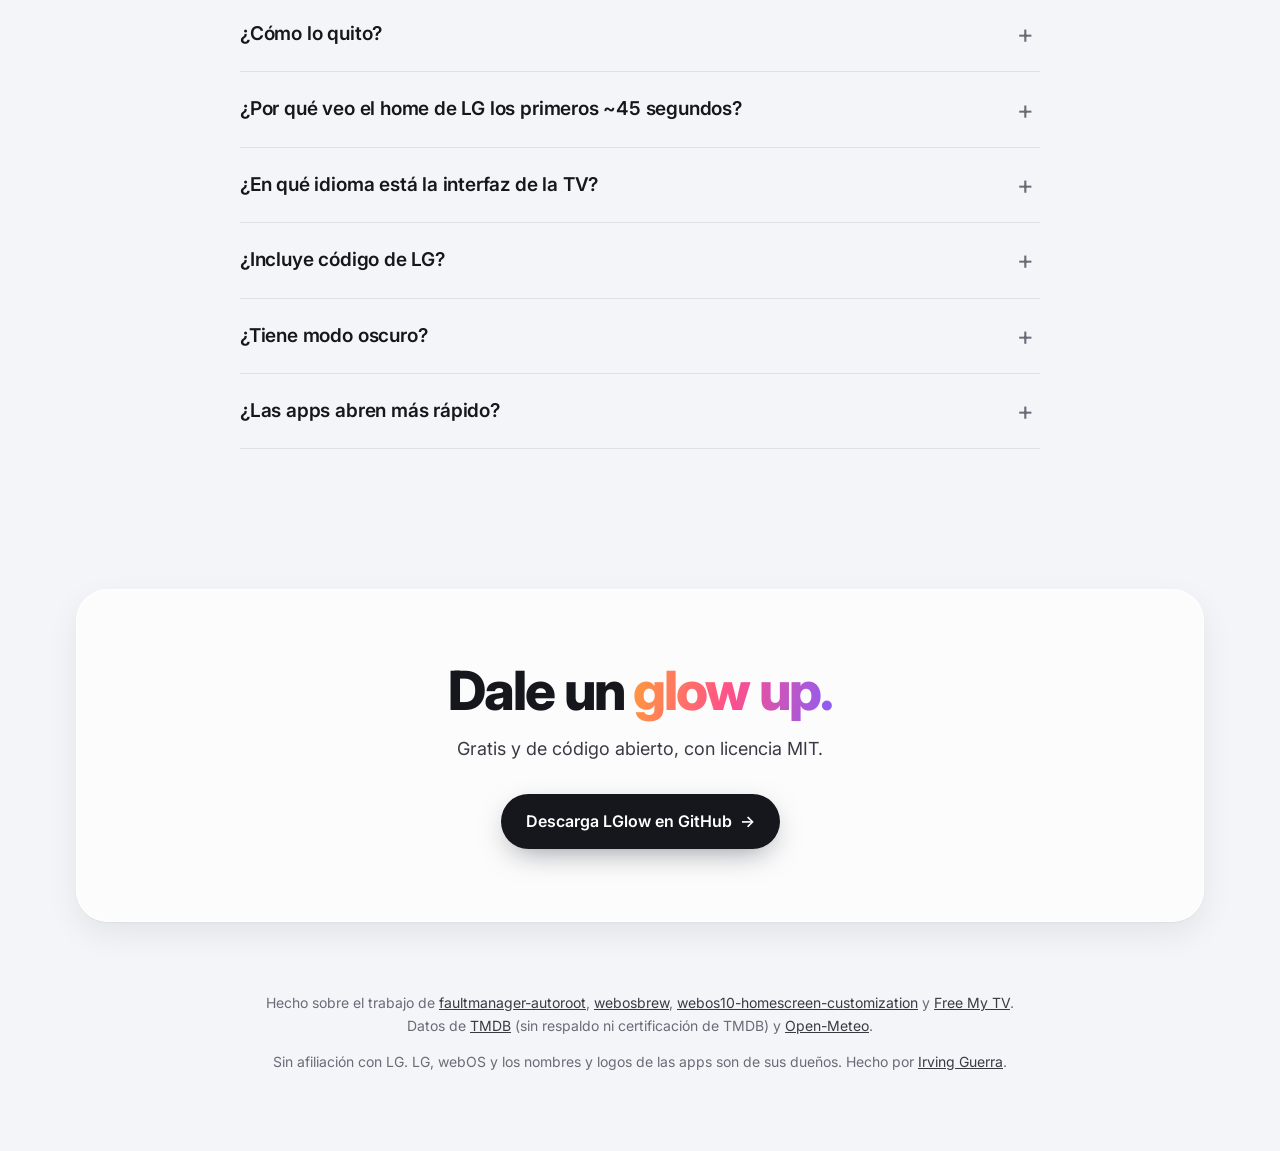
==== commit e83bbd9c: "Home: scroll a todas las apps, tema claro/oscuro/automático y botones propios - La fila fija 6 apps " ====
--- a/site/es/index.html
+++ b/site/es/index.html
@@ -118,7 +118,7 @@
         <article class="card" data-reveal>
           <span class="ico i-sun"><svg viewBox="0 0 24 24"><rect x="3" y="7" width="8" height="10" rx="2" /><rect x="13" y="7" width="8" height="10" rx="2" /></svg></span>
           <h3>Apps grandes</h3>
-          <p>Una fila con tus 5 apps favoritas, cada una con el color de su marca. Las demás viven en su propia pantalla Apps.</p>
+          <p>Una fila con tus 6 apps favoritas, cada una con el color de su marca. Abajo se asoma el resto: presiona ↓ y el home baja hasta todas.</p>
         </article>
         <article class="card" data-reveal>
           <span class="ico i-sky"><svg viewBox="0 0 24 24"><path d="M4 16l4-6 4 4 4-7 4 9" /><path d="M3 20h18" /></svg></span>
@@ -144,8 +144,8 @@
           <figcaption><b>Pestañas Películas y Series.</b> Elige un título y se abre en la app donde está.</figcaption>
         </figure>
         <figure class="shot" data-reveal>
-          <img src="../img/despues-apps.jpg" width="1920" height="1080" alt="La pantalla Apps con todas las apps instaladas en tiles grandes" loading="lazy">
-          <figcaption><b>La pantalla Apps.</b> Presiona ↓ desde la fila de apps. Atrás te regresa al home.</figcaption>
+          <img src="../img/despues-apps.jpg" width="1920" height="1080" alt="Todas las apps, después de bajar desde la fila" loading="lazy">
+          <figcaption><b>Todas tus apps, a un scroll.</b> Presiona ↓ desde la fila de apps. Atrás te regresa al home.</figcaption>
         </figure>
         <figure class="shot" data-reveal>
           <img src="../img/tiles.jpg" width="1320" height="636" alt="Tiles rectangulares generados a partir del ícono de cada app" loading="lazy">
@@ -274,6 +274,10 @@
           <p>No. El repo solo trae parches y componentes nuevos. El instalador copia el home original de tu propia TV y lo parcha ahí.</p>
         </details>
         <details>
+          <summary>¿Tiene modo oscuro?</summary>
+          <p>Sí: claro, oscuro o automático (claro de día y oscuro de noche, según el amanecer y el atardecer de tu ciudad). Se elige con el botón de tema de arriba del home.</p>
+        </details>
+        <details>
           <summary>¿Las apps abren más rápido?</summary>
           <p>Un poco. Hay más memoria libre y menos swap, pero las apps de streaming son web apps pesadas y la TV tiene 674 MB de RAM.</p>
         </details>
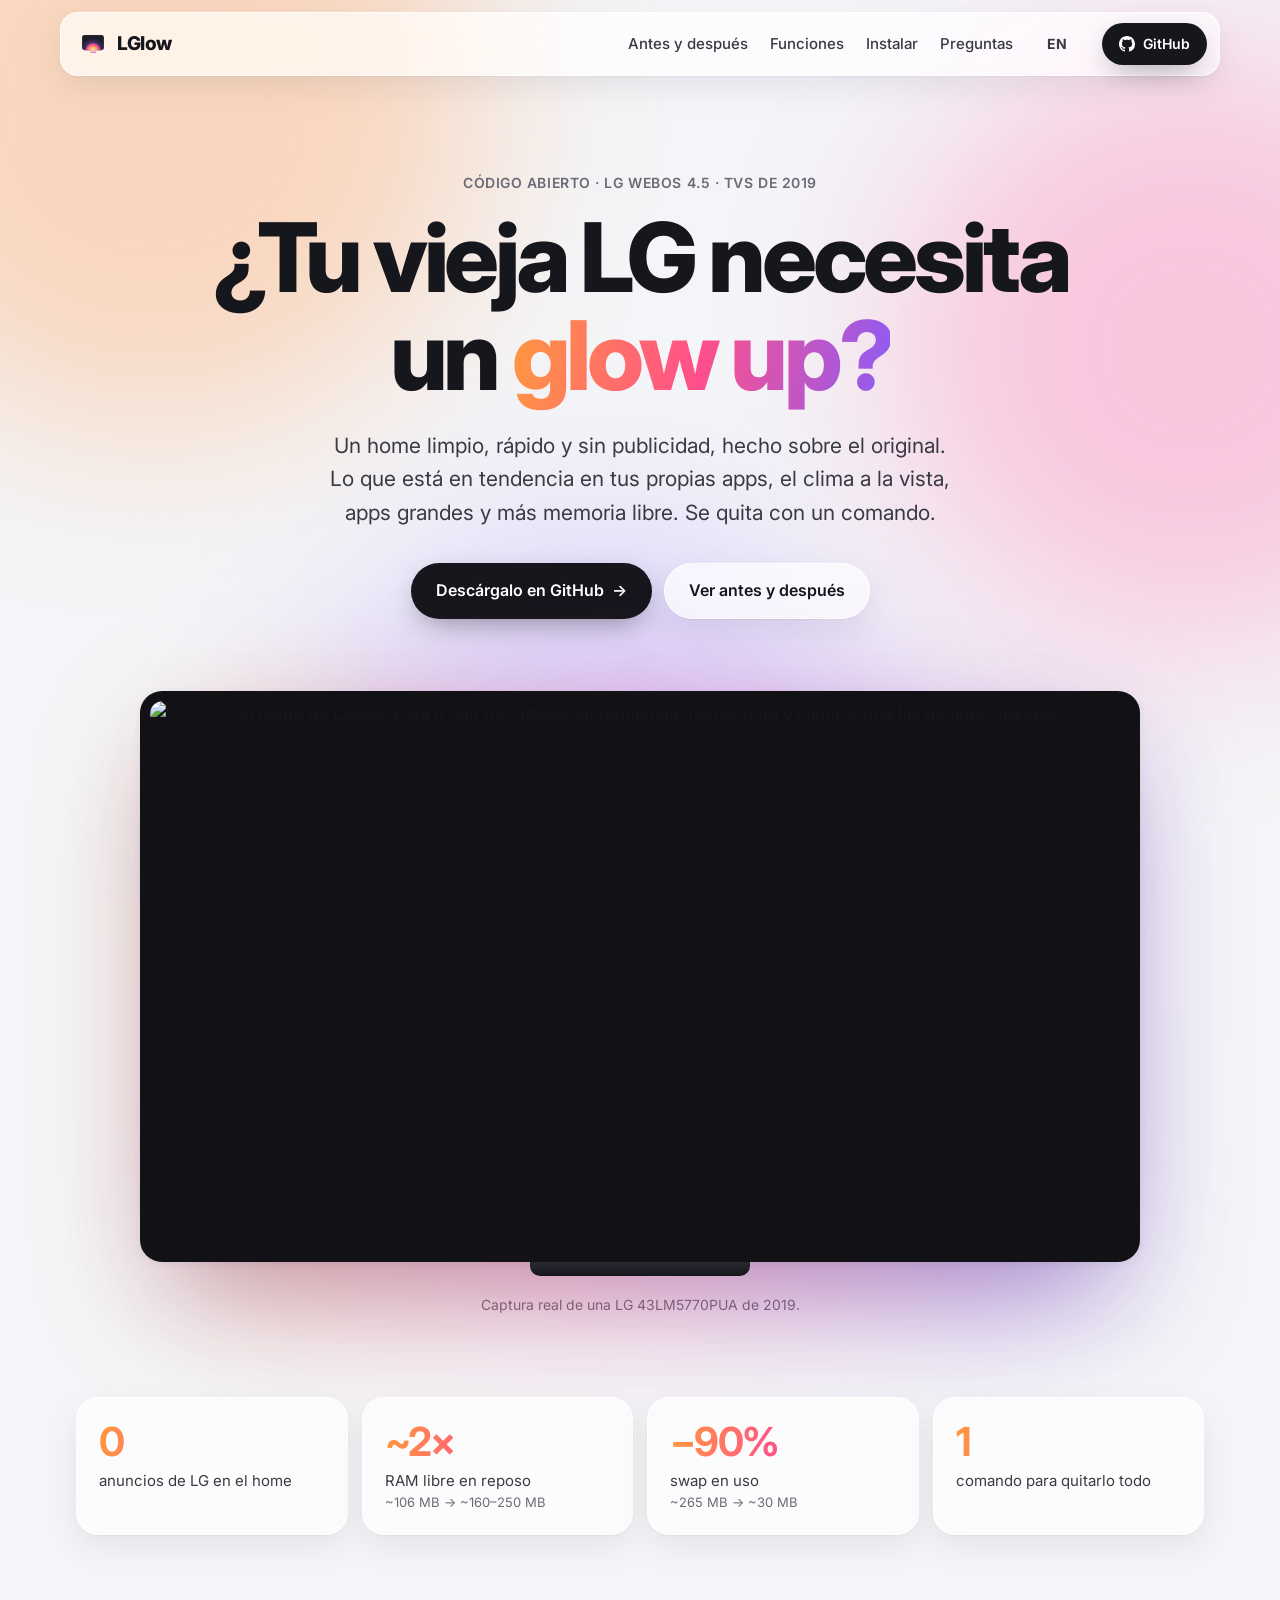
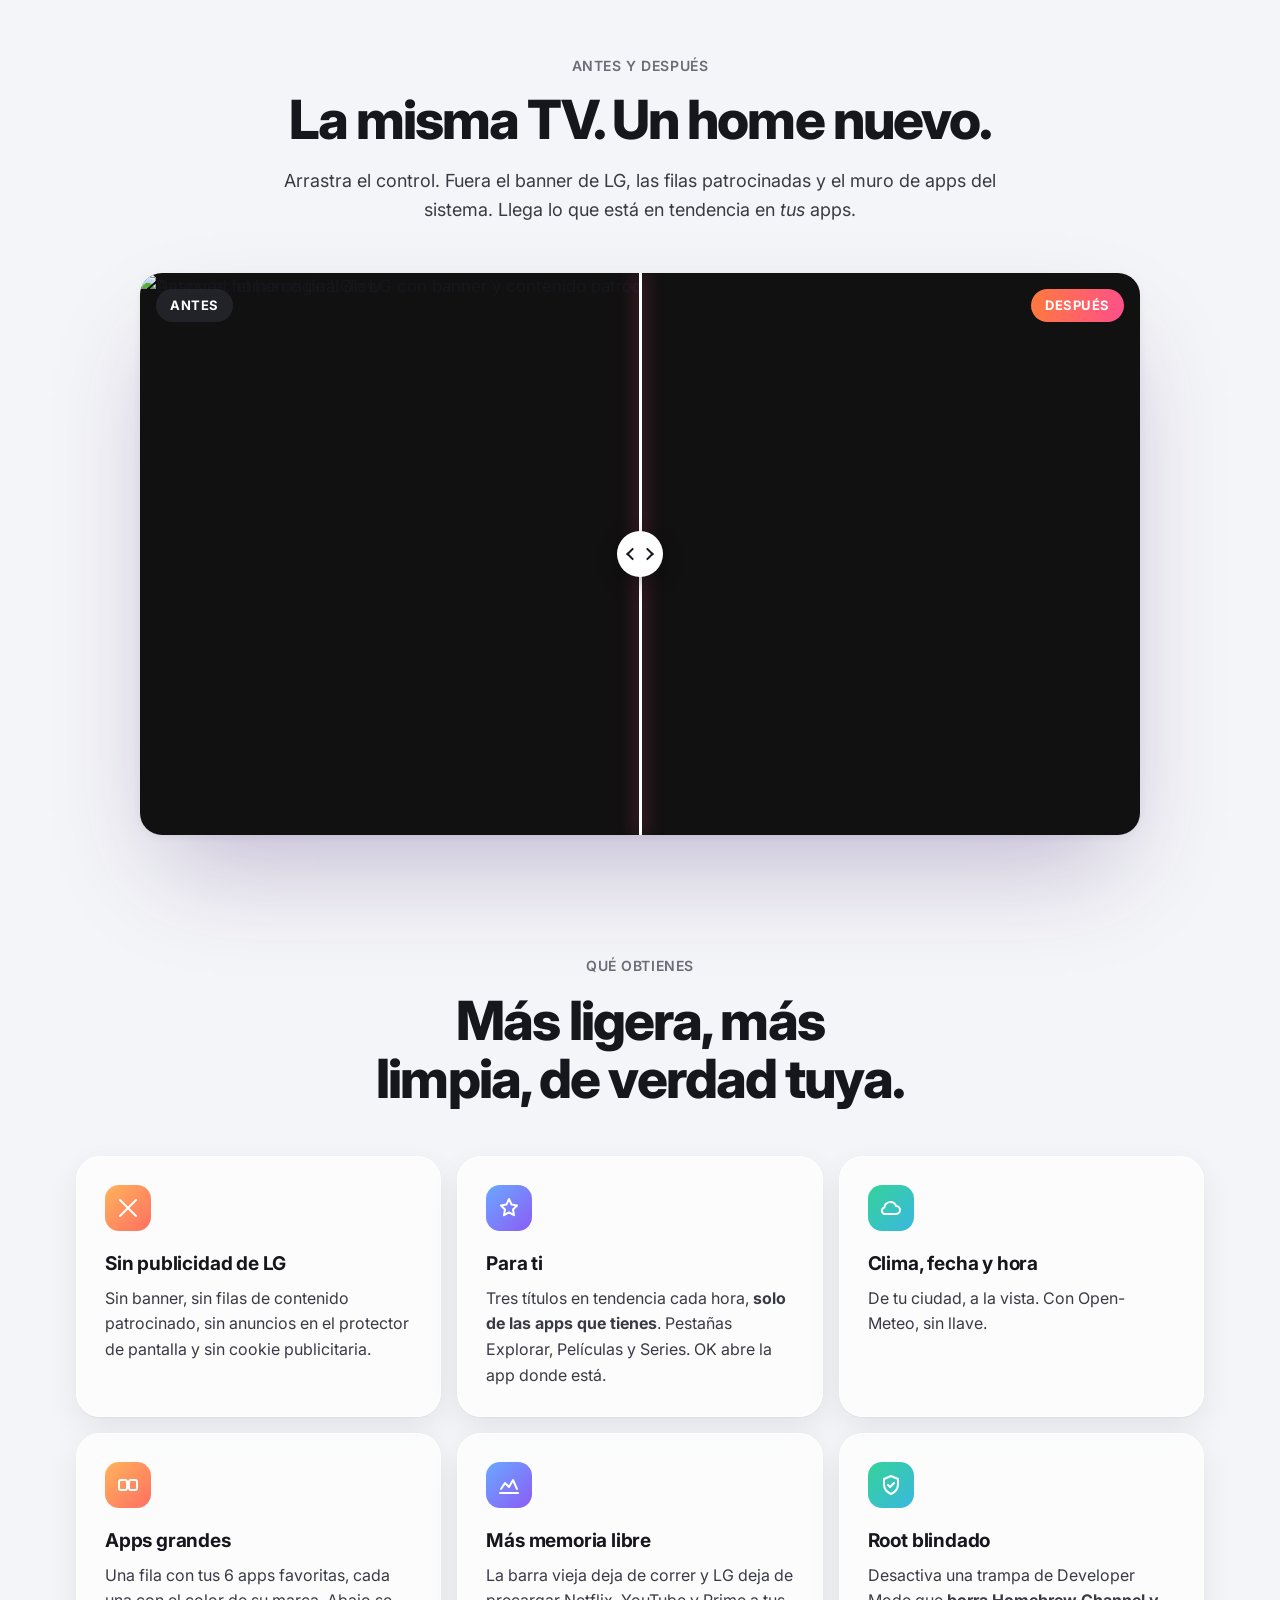
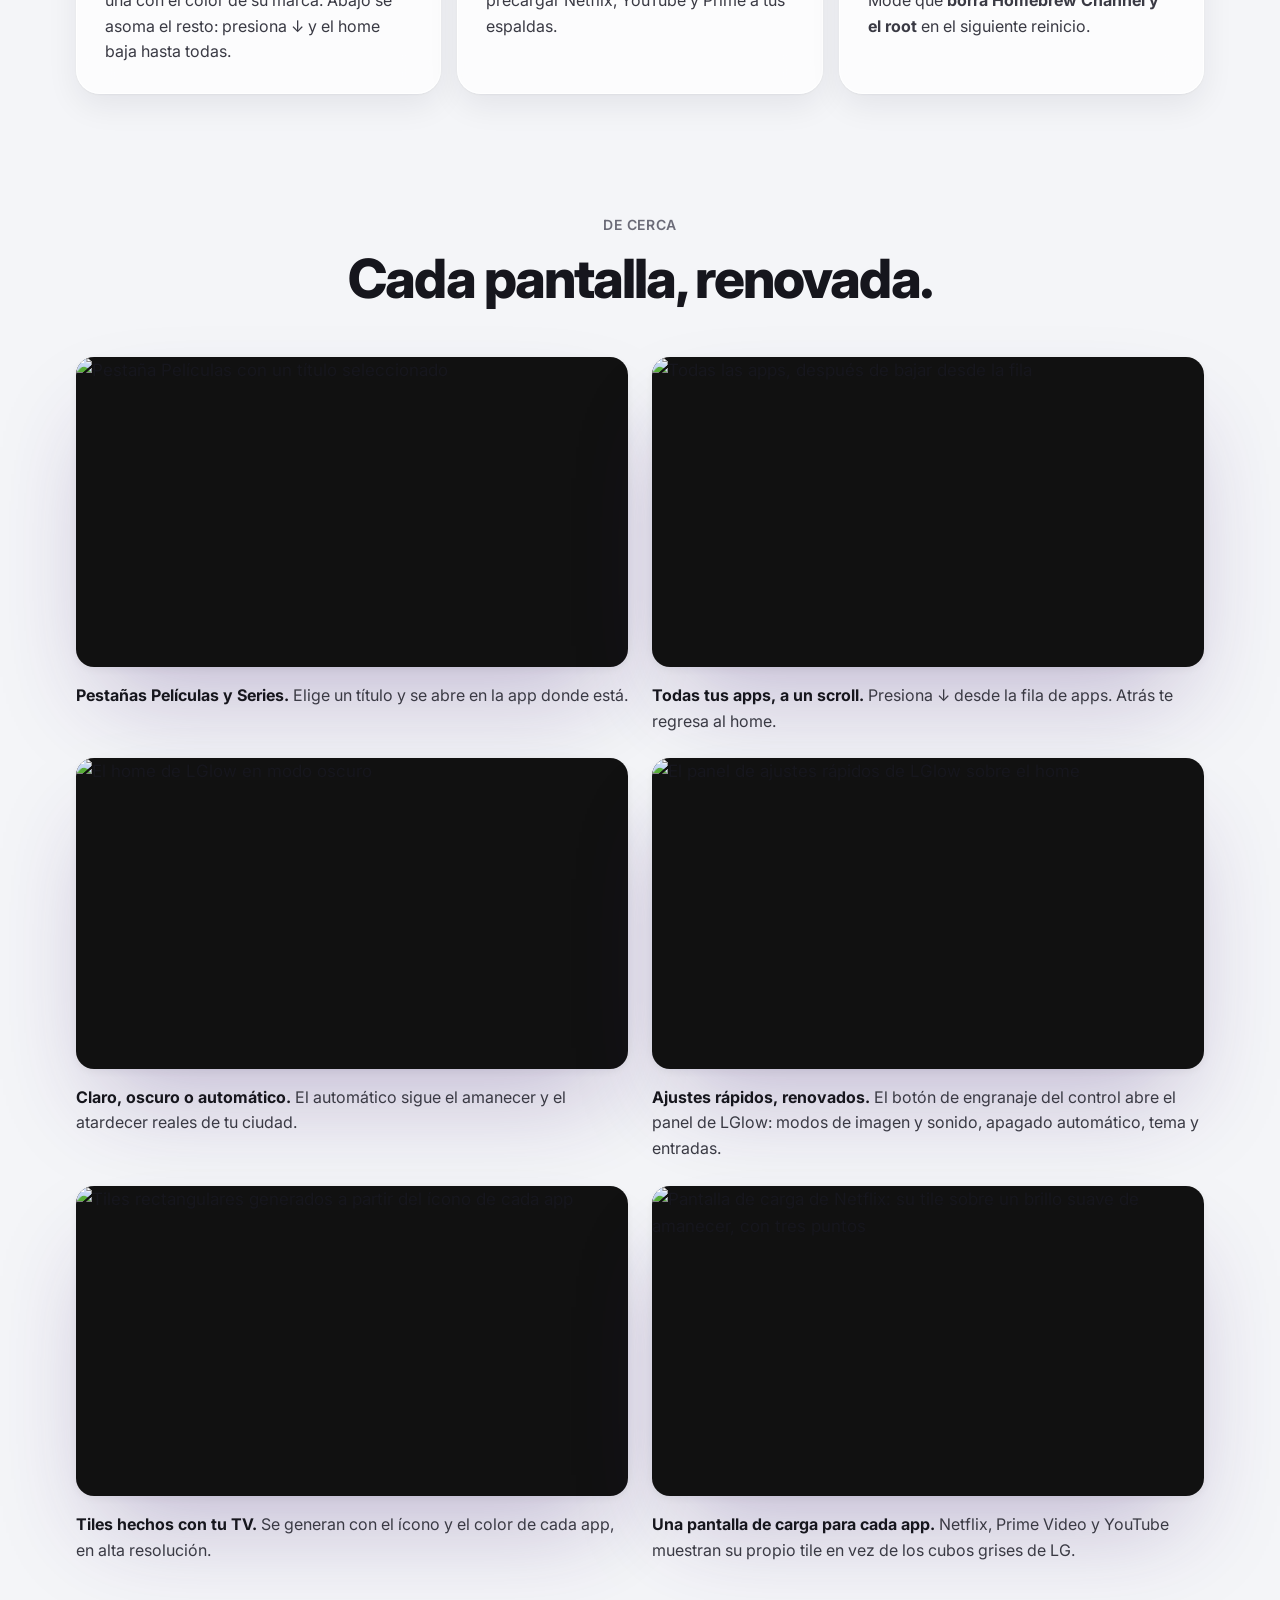
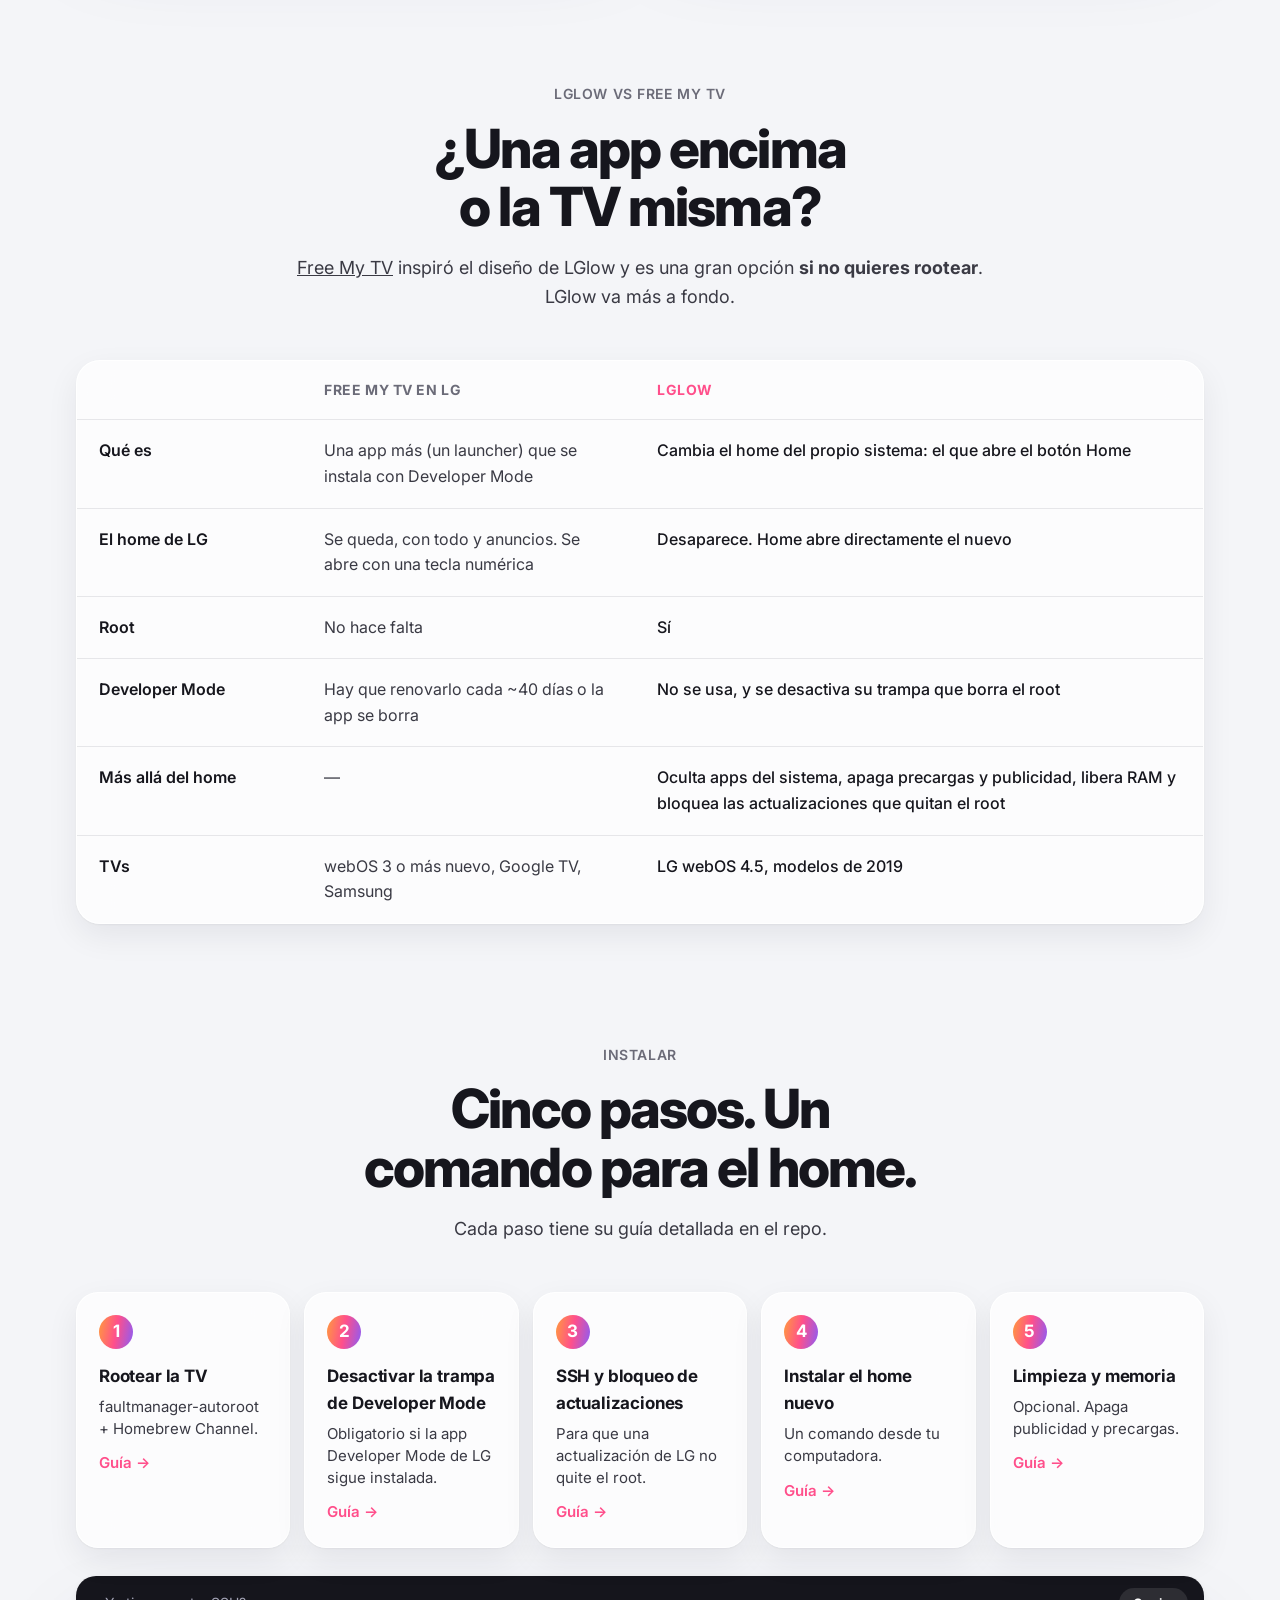
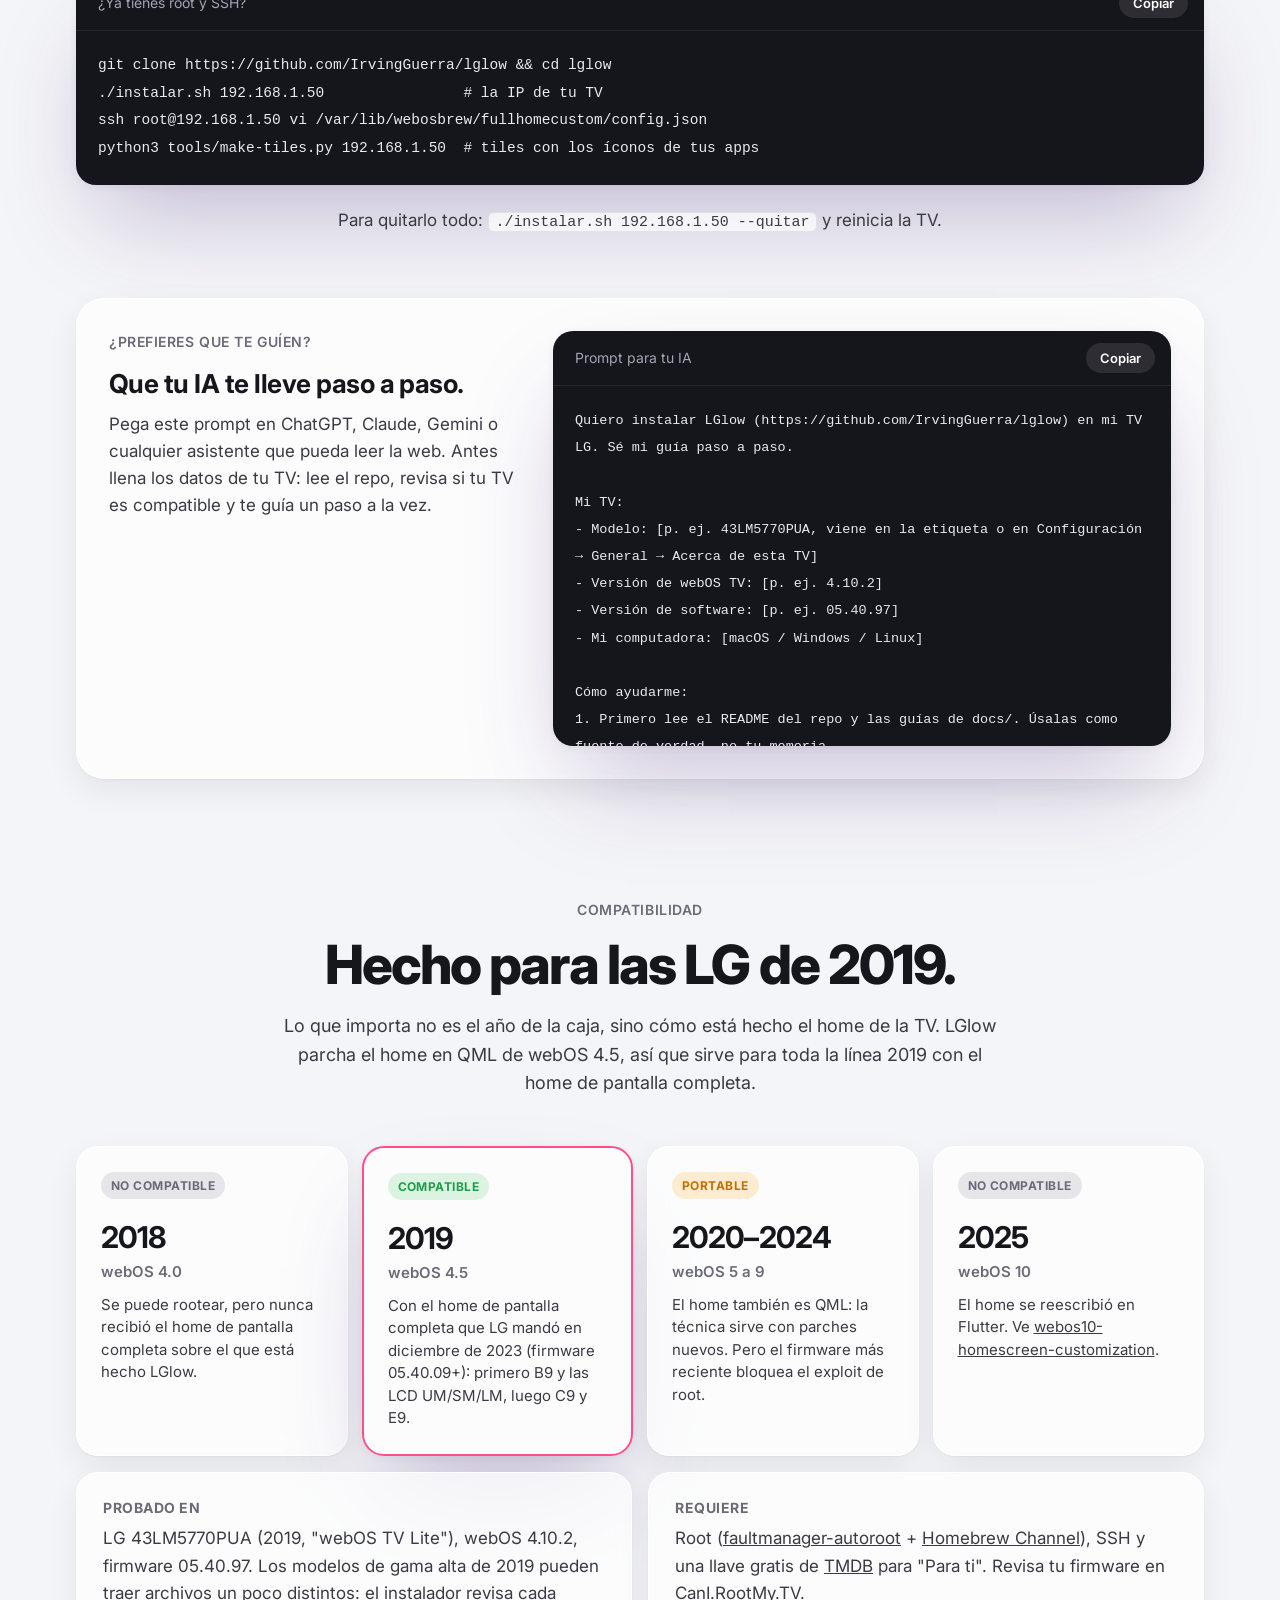
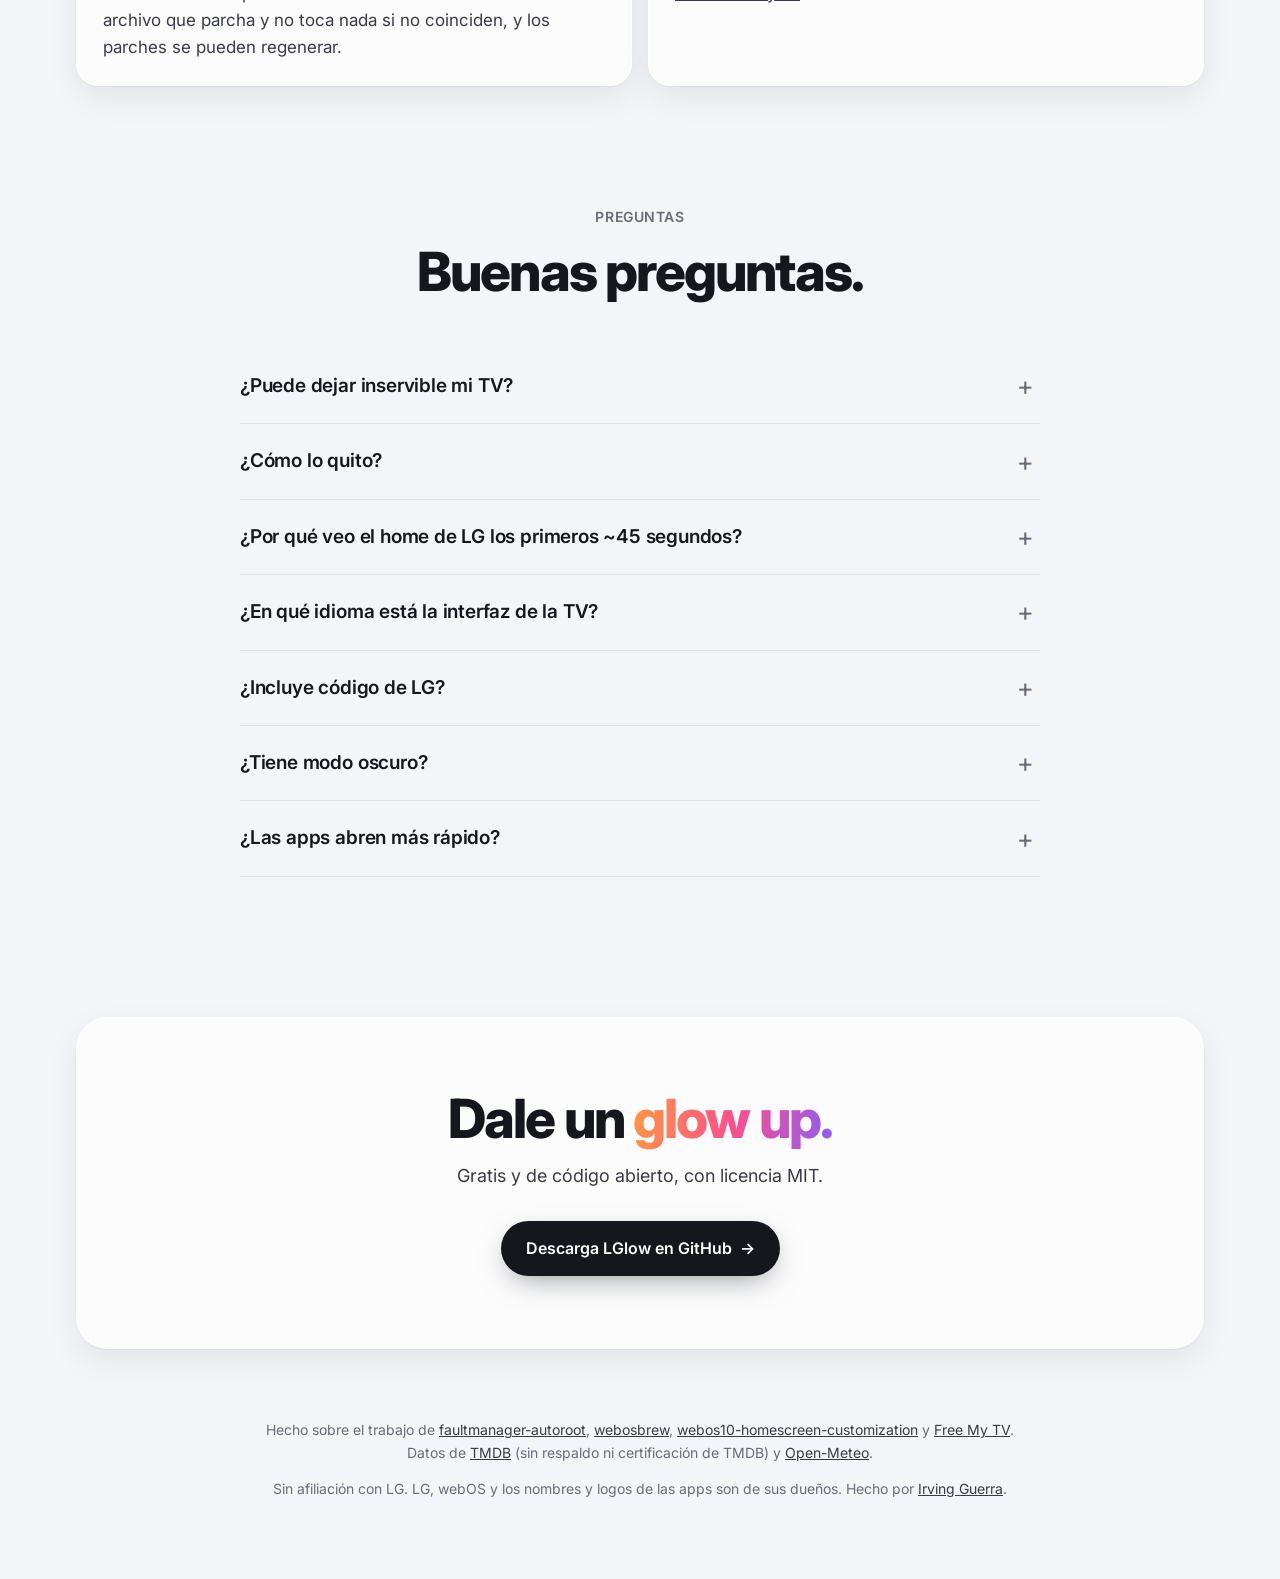
==== commit 4a02d8e9: "Capturas nuevas del home y web actualizada - docs/img: home, Películas, título seleccionado y todas " ====
--- a/site/es/index.html
+++ b/site/es/index.html
@@ -148,12 +148,20 @@
           <figcaption><b>Todas tus apps, a un scroll.</b> Presiona ↓ desde la fila de apps. Atrás te regresa al home.</figcaption>
         </figure>
         <figure class="shot" data-reveal>
+          <img src="../img/despues-oscuro.jpg" width="1920" height="1080" alt="El home de LGlow en modo oscuro" loading="lazy">
+          <figcaption><b>Claro, oscuro o automático.</b> El automático sigue el amanecer y el atardecer reales de tu ciudad.</figcaption>
+        </figure>
+        <figure class="shot" data-reveal>
+          <img src="../img/despues-panel.jpg" width="1920" height="1080" alt="El panel de ajustes rápidos de LGlow sobre el home" loading="lazy">
+          <figcaption><b>Ajustes rápidos, renovados.</b> El botón de engranaje del control abre el panel de LGlow: modos de imagen y sonido, apagado automático, tema y entradas.</figcaption>
+        </figure>
+        <figure class="shot" data-reveal>
           <img src="../img/tiles.jpg" width="1320" height="636" alt="Tiles rectangulares generados a partir del ícono de cada app" loading="lazy">
-          <figcaption><b>Tiles hechos con tu TV.</b> Se generan con el ícono y el color de cada app.</figcaption>
-        </figure>
-        <figure class="shot" data-reveal>
-          <img src="../img/despues-carga.jpg" width="1280" height="720" alt="Una pantalla de carga clara con tres puntos" loading="lazy">
-          <figcaption><b>Una pantalla de carga más tranquila.</b> Clara y minimalista, en vez de los cubos grises de LG.</figcaption>
+          <figcaption><b>Tiles hechos con tu TV.</b> Se generan con el ícono y el color de cada app, en alta resolución.</figcaption>
+        </figure>
+        <figure class="shot" data-reveal>
+          <img src="../img/despues-carga.jpg" width="1920" height="1080" alt="Pantalla de carga de Netflix: su tile sobre un brillo suave de amanecer, con tres puntos" loading="lazy">
+          <figcaption><b>Una pantalla de carga para cada app.</b> Netflix, Prime Video y YouTube muestran su propio tile en vez de los cubos grises de LG.</figcaption>
         </figure>
       </div>
     </section>
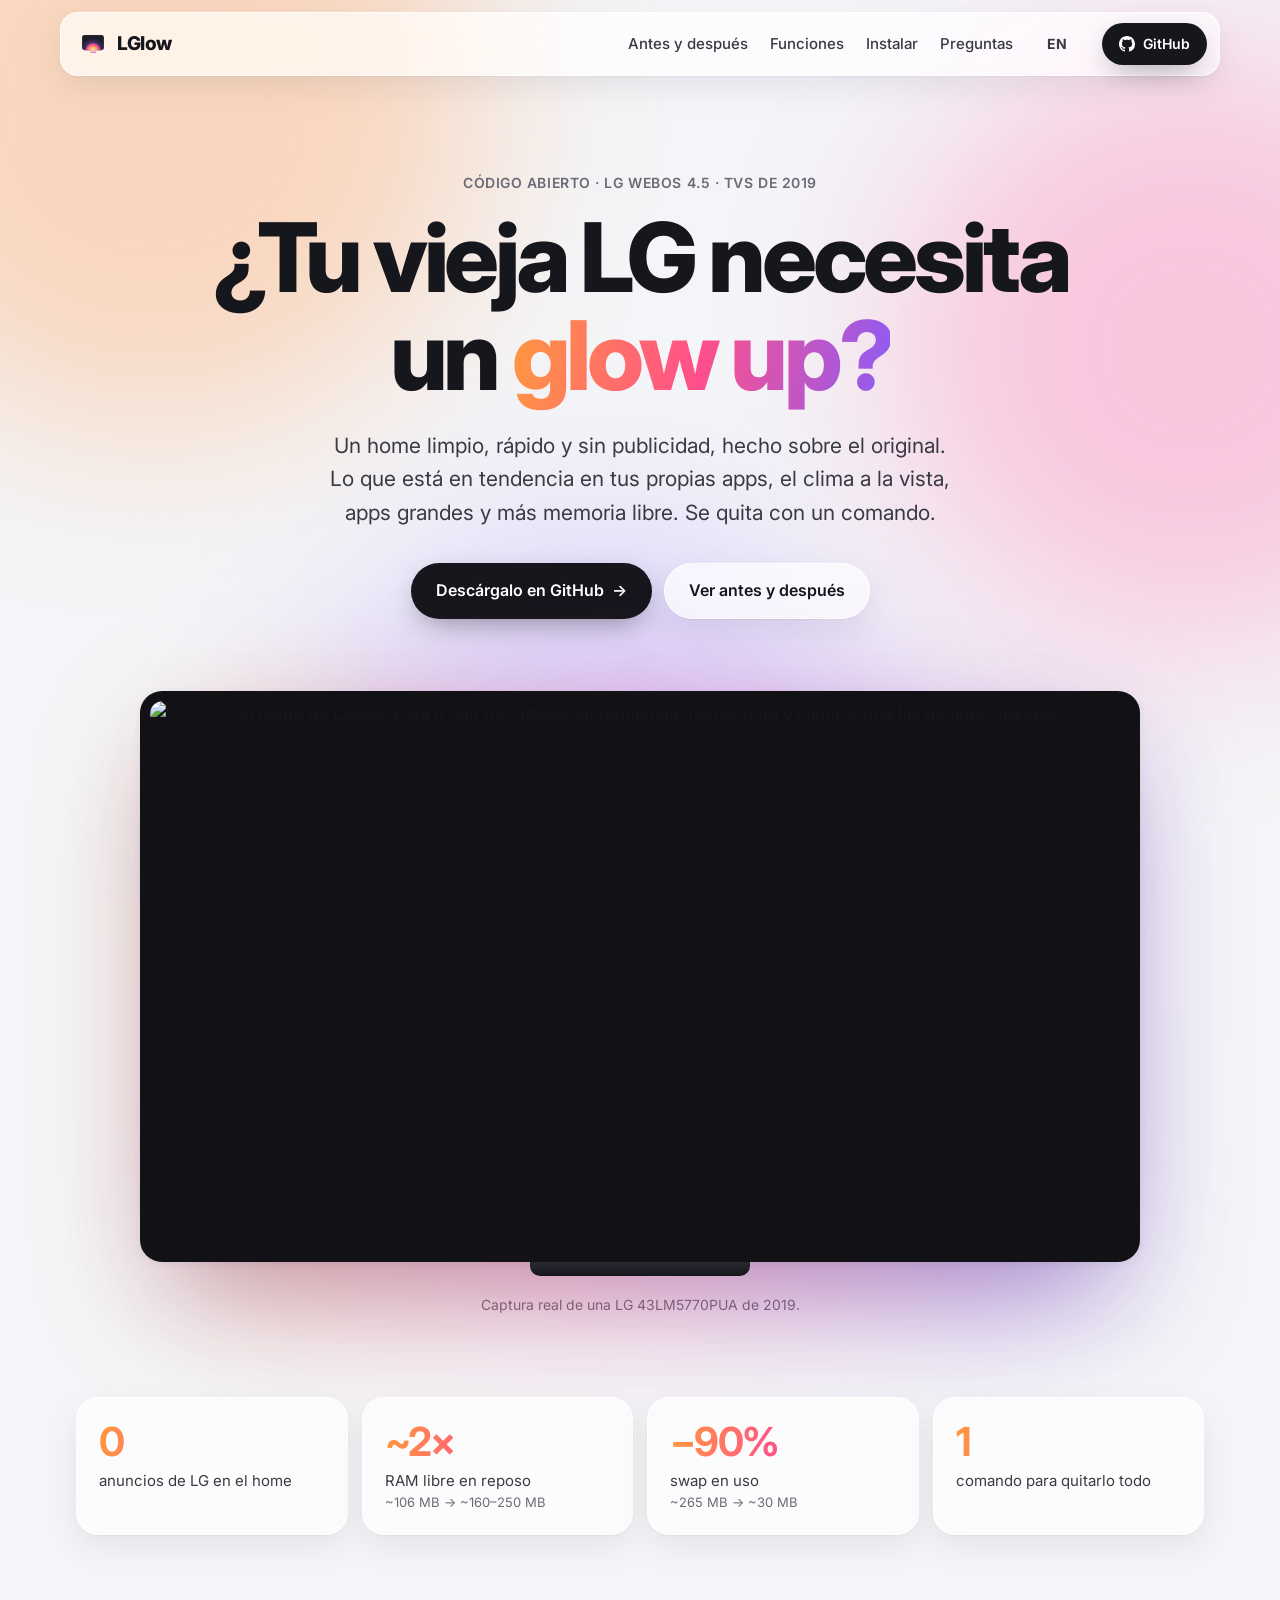
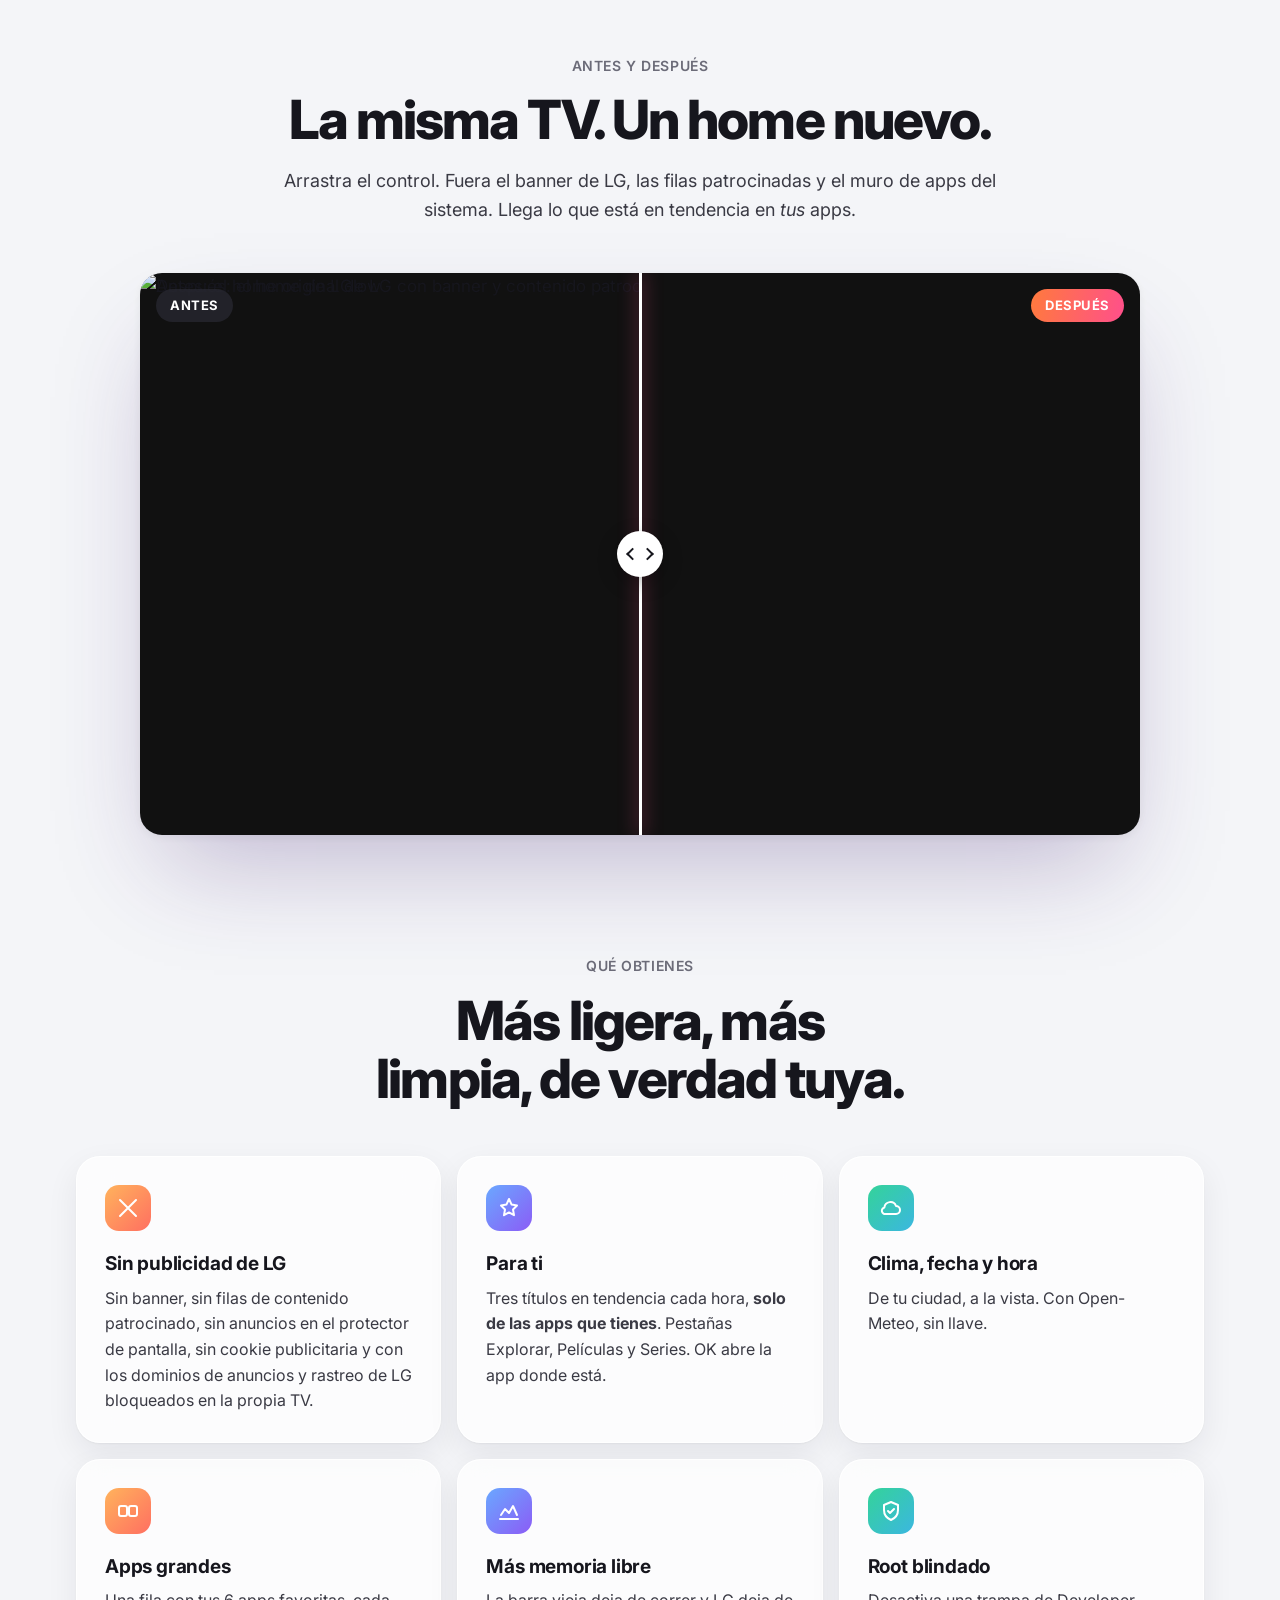
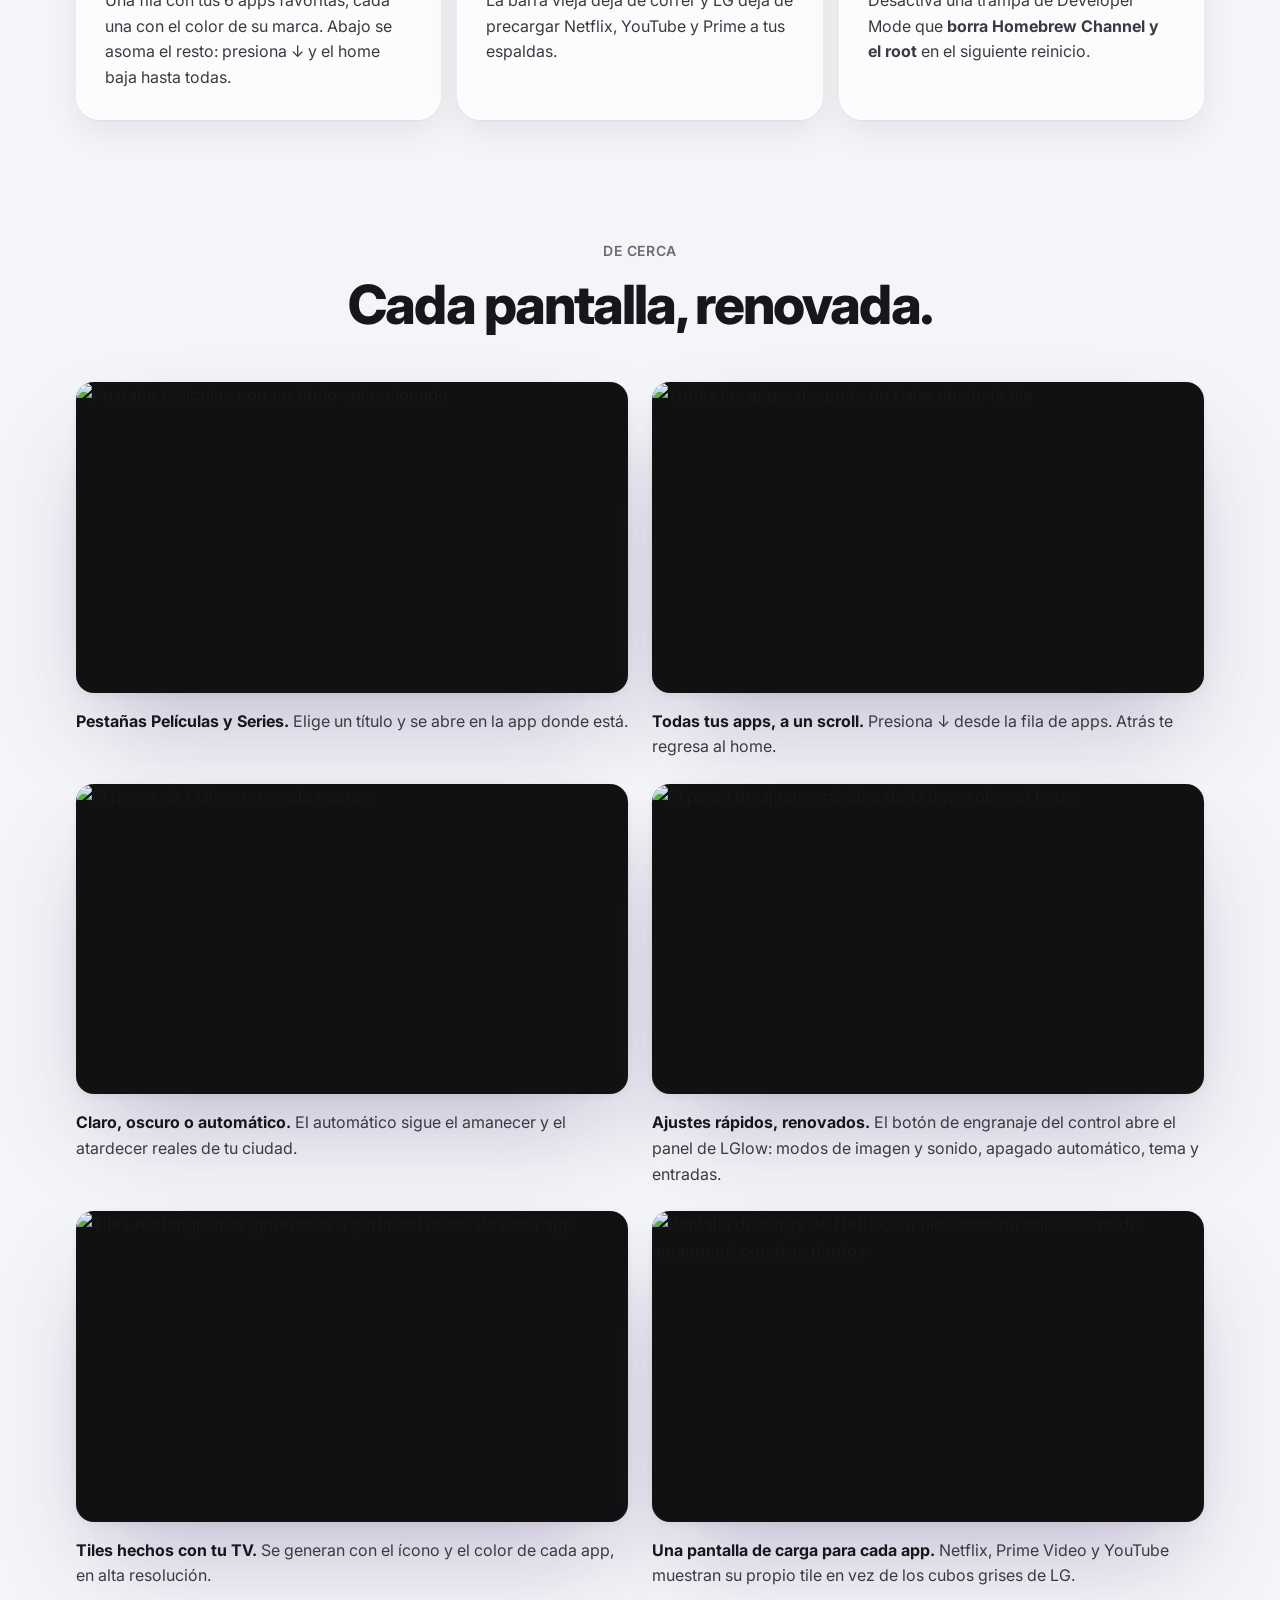
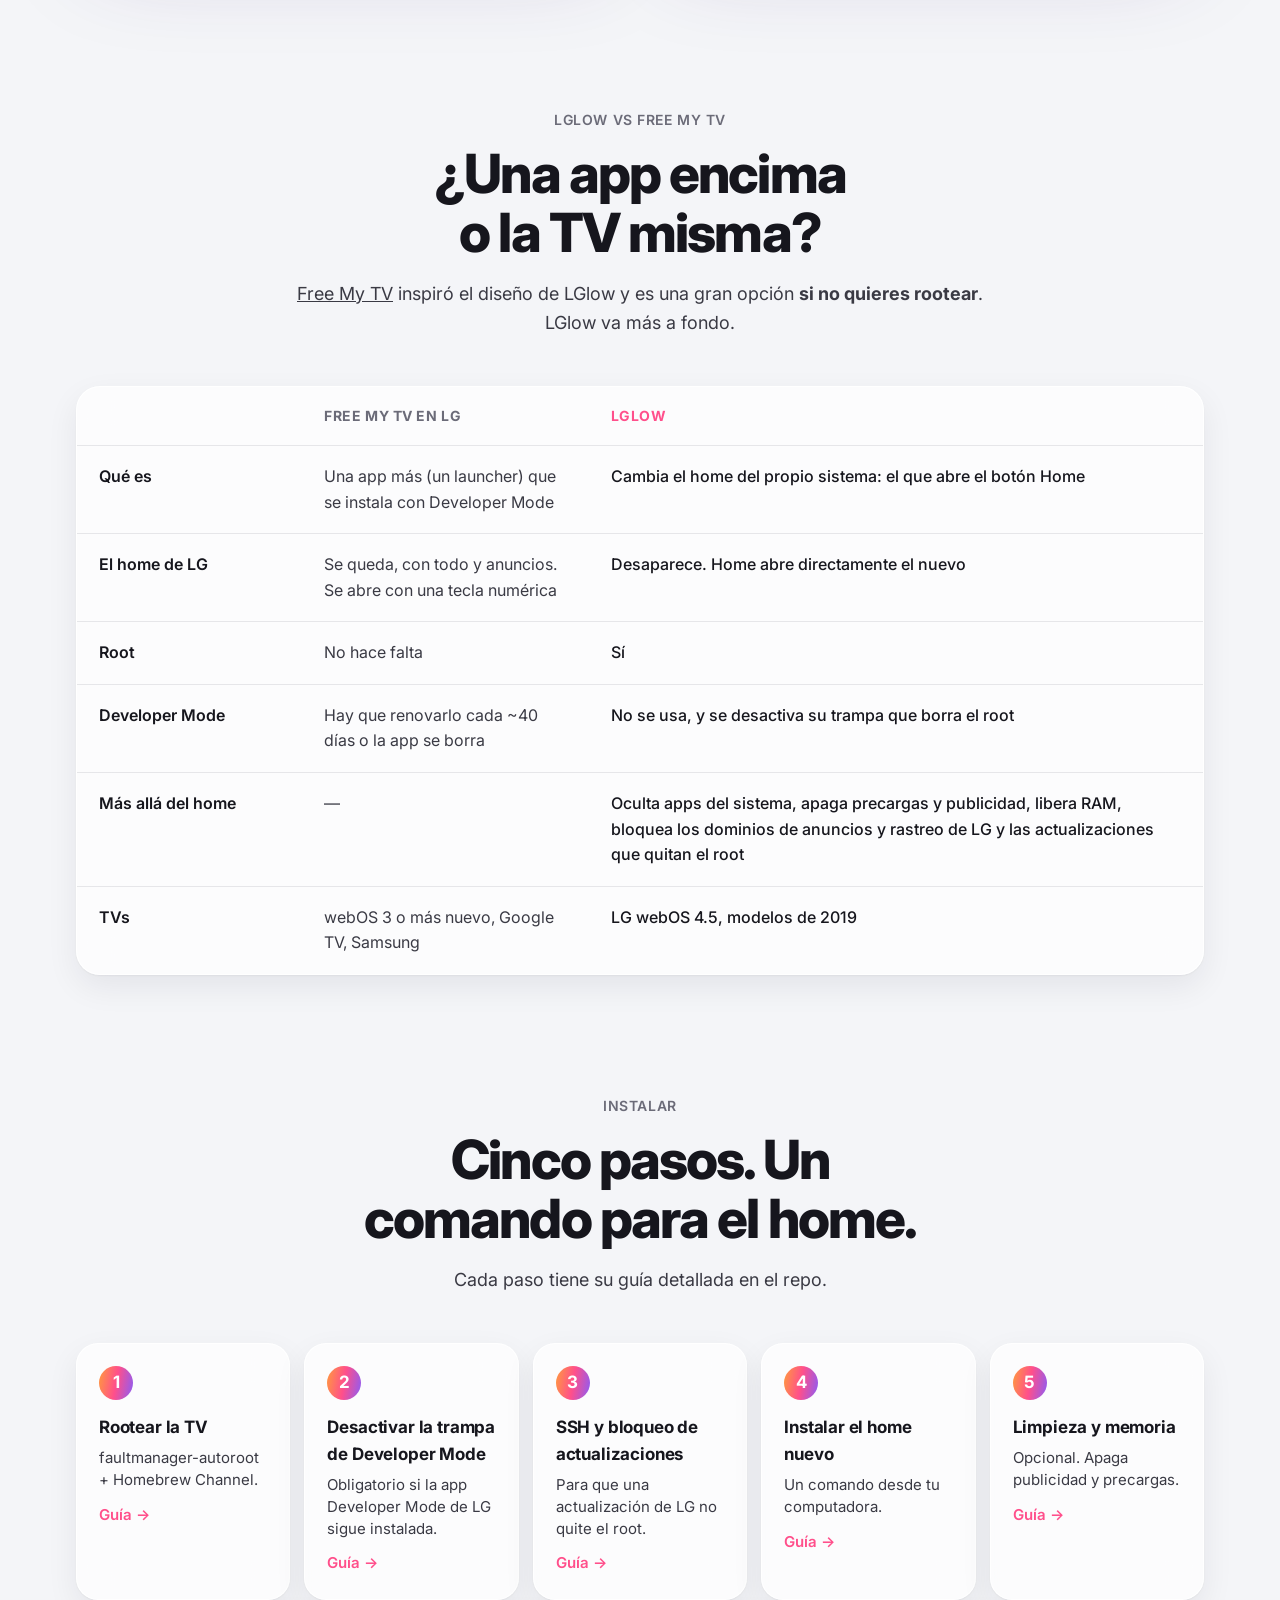
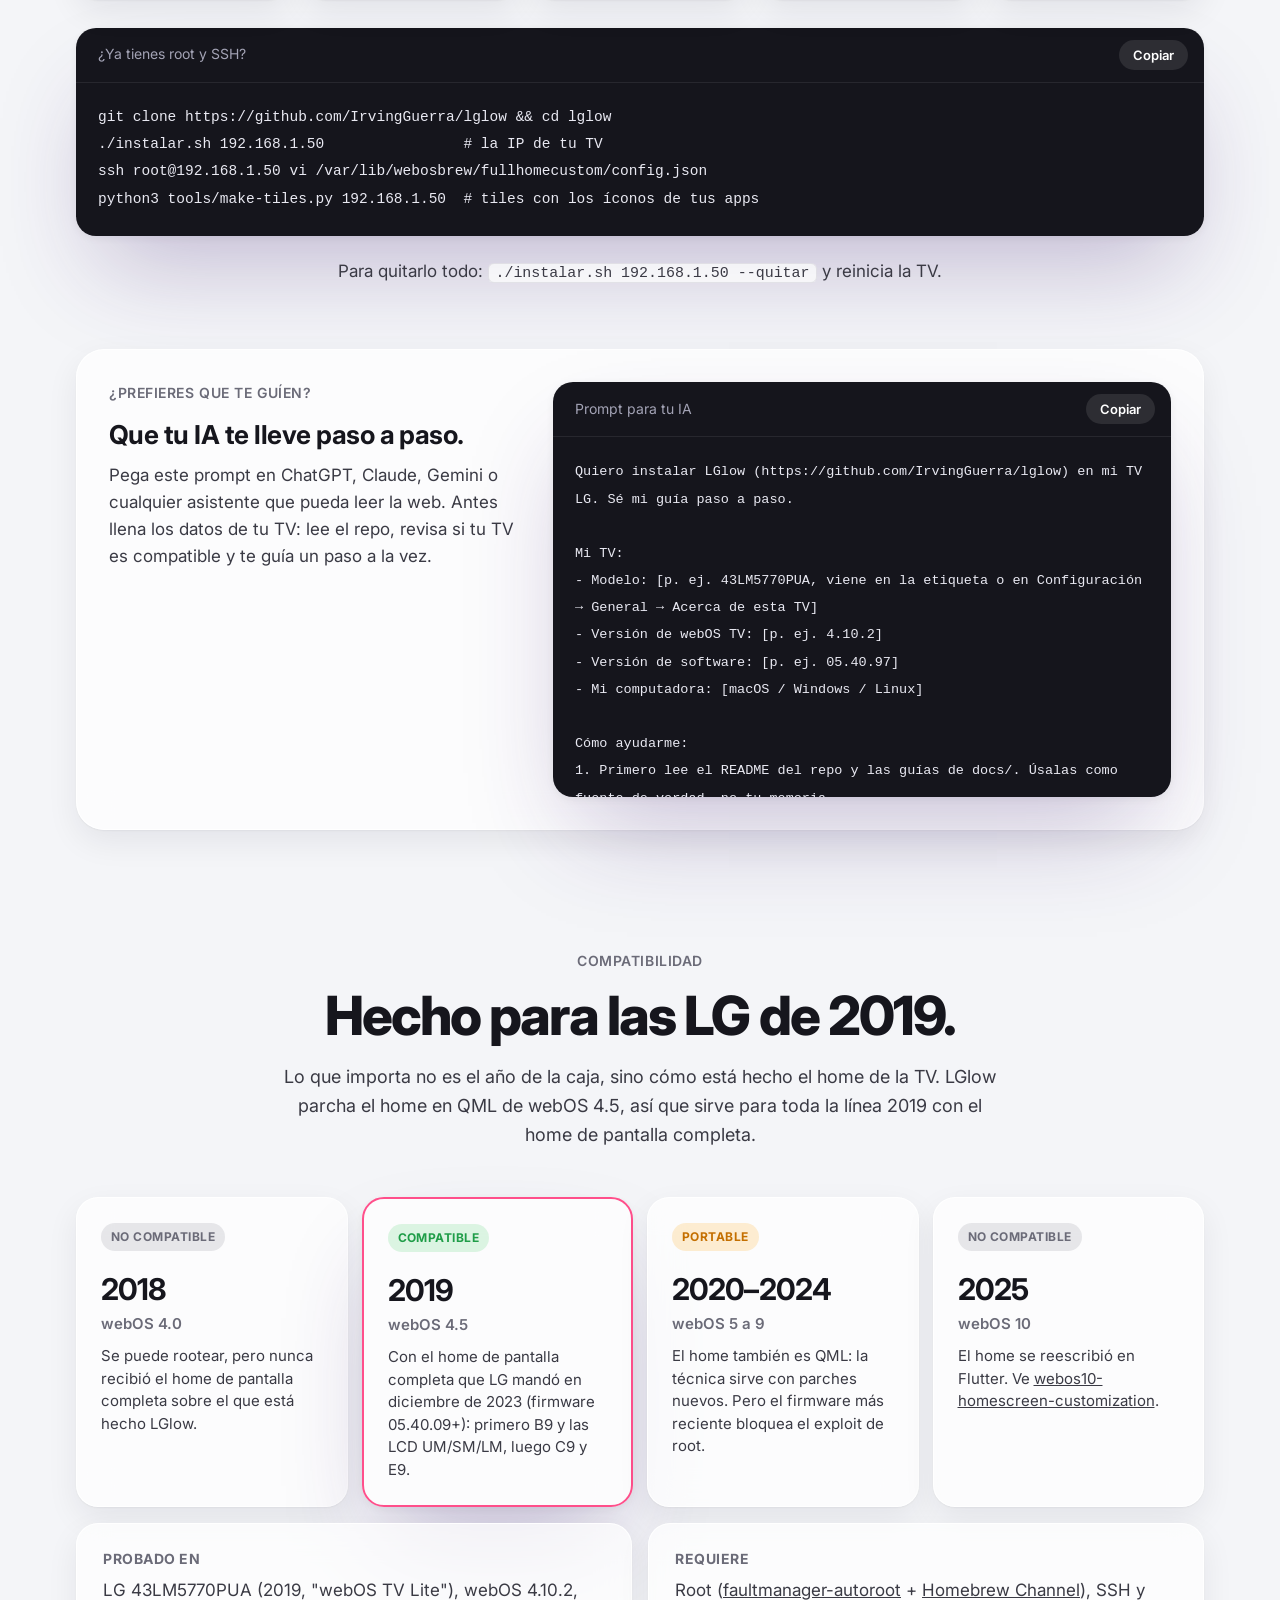
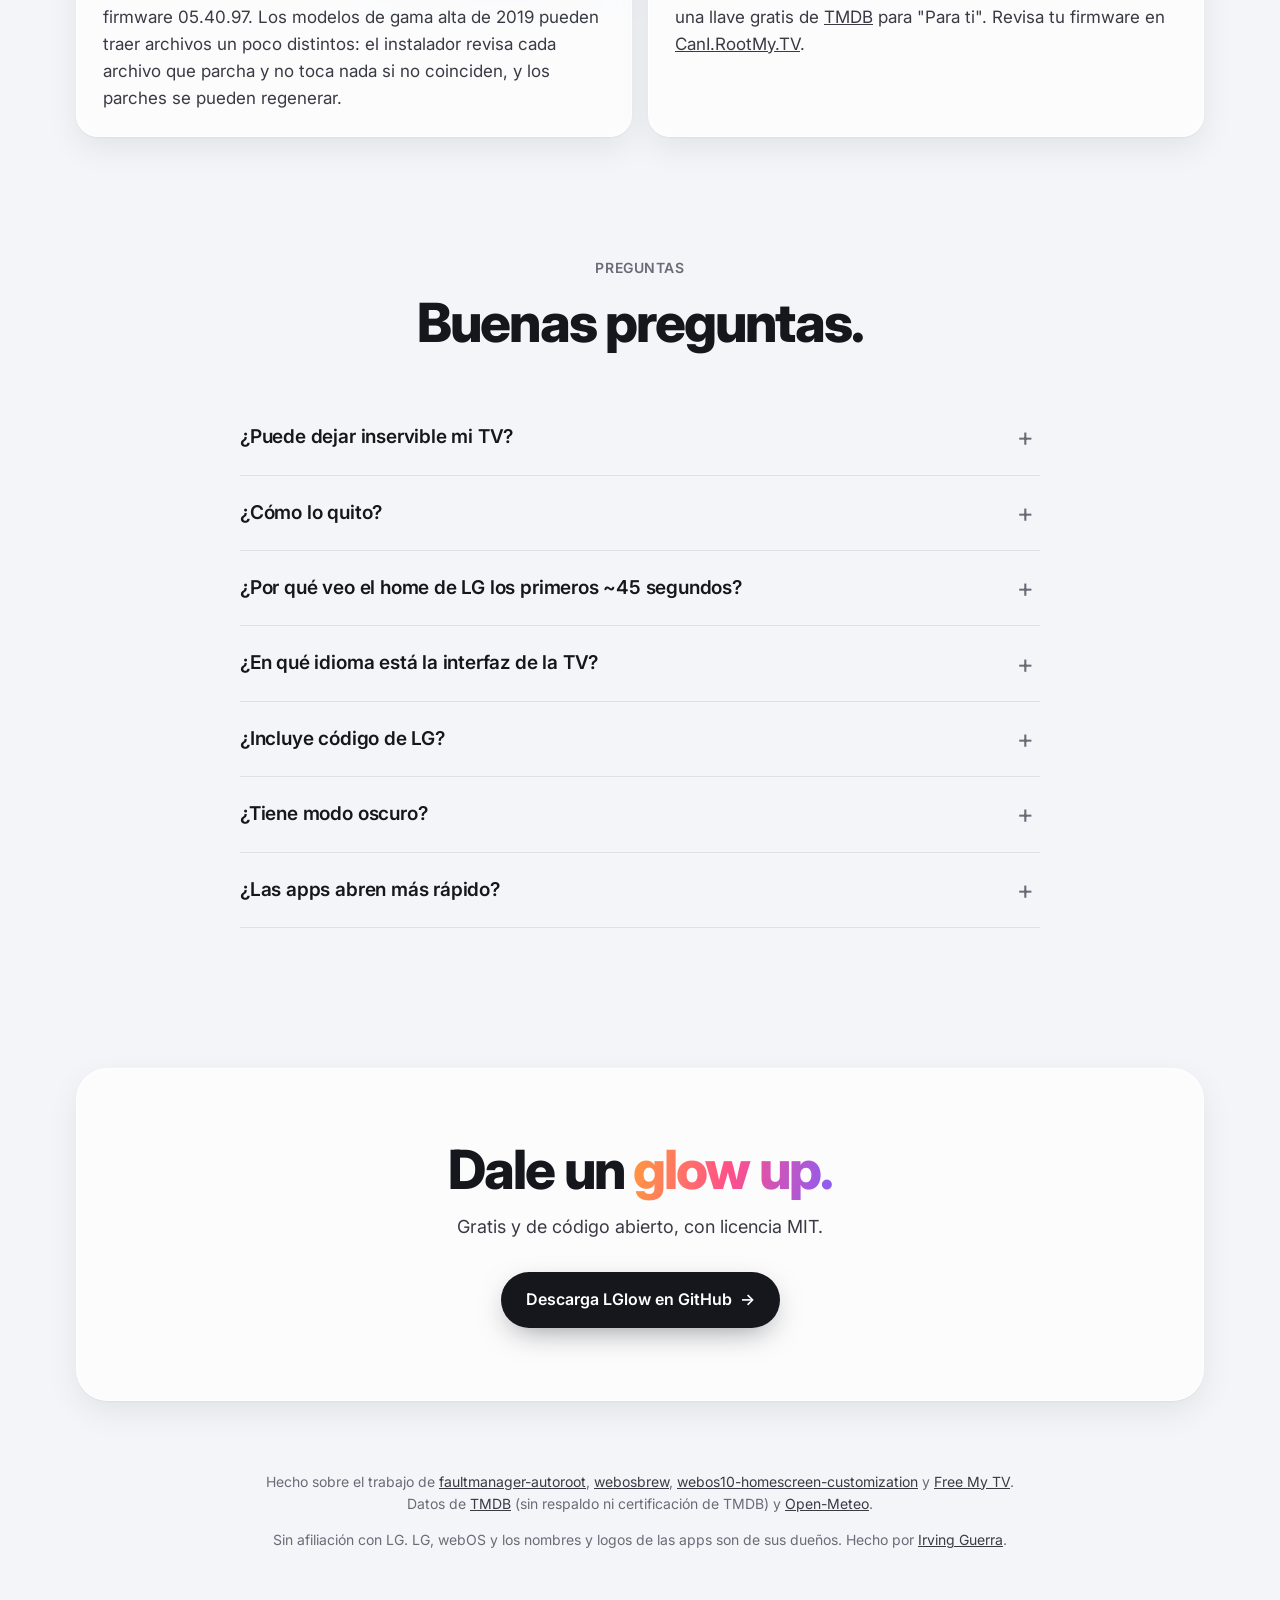
==== commit a8c5ec75: "Anuncios y telemetría de LG bloqueados en la TV por /etc/hosts tv/bloqueo.sh corre en cada encendido" ====
--- a/site/es/index.html
+++ b/site/es/index.html
@@ -103,7 +103,7 @@
         <article class="card" data-reveal>
           <span class="ico i-sun"><svg viewBox="0 0 24 24"><path d="M4 4l16 16M20 4L4 20" /></svg></span>
           <h3>Sin publicidad de LG</h3>
-          <p>Sin banner, sin filas de contenido patrocinado, sin anuncios en el protector de pantalla y sin cookie publicitaria.</p>
+          <p>Sin banner, sin filas de contenido patrocinado, sin anuncios en el protector de pantalla, sin cookie publicitaria y con los dominios de anuncios y rastreo de LG bloqueados en la propia TV.</p>
         </article>
         <article class="card" data-reveal>
           <span class="ico i-sky"><svg viewBox="0 0 24 24"><path d="M12 3l2.6 5.6L20 9.5l-4 4 1 5.7-5-2.8-5 2.8 1-5.7-4-4 5.4-.9z" /></svg></span>
@@ -180,7 +180,7 @@
             <tr><th>El home de LG</th><td data-label="Free My TV">Se queda, con todo y anuncios. Se abre con una tecla numérica</td><td class="hl" data-label="LGlow">Desaparece. Home abre directamente el nuevo</td></tr>
             <tr><th>Root</th><td data-label="Free My TV">No hace falta</td><td class="hl" data-label="LGlow">Sí</td></tr>
             <tr><th>Developer Mode</th><td data-label="Free My TV">Hay que renovarlo cada ~40 días o la app se borra</td><td class="hl" data-label="LGlow">No se usa, y se desactiva su trampa que borra el root</td></tr>
-            <tr><th>Más allá del home</th><td data-label="Free My TV">—</td><td class="hl" data-label="LGlow">Oculta apps del sistema, apaga precargas y publicidad, libera RAM y bloquea las actualizaciones que quitan el root</td></tr>
+            <tr><th>Más allá del home</th><td data-label="Free My TV">—</td><td class="hl" data-label="LGlow">Oculta apps del sistema, apaga precargas y publicidad, libera RAM, bloquea los dominios de anuncios y rastreo de LG y las actualizaciones que quitan el root</td></tr>
             <tr><th>TVs</th><td data-label="Free My TV">webOS 3 o más nuevo, Google TV, Samsung</td><td class="hl" data-label="LGlow">LG webOS 4.5, modelos de 2019</td></tr>
           </tbody>
         </table>
